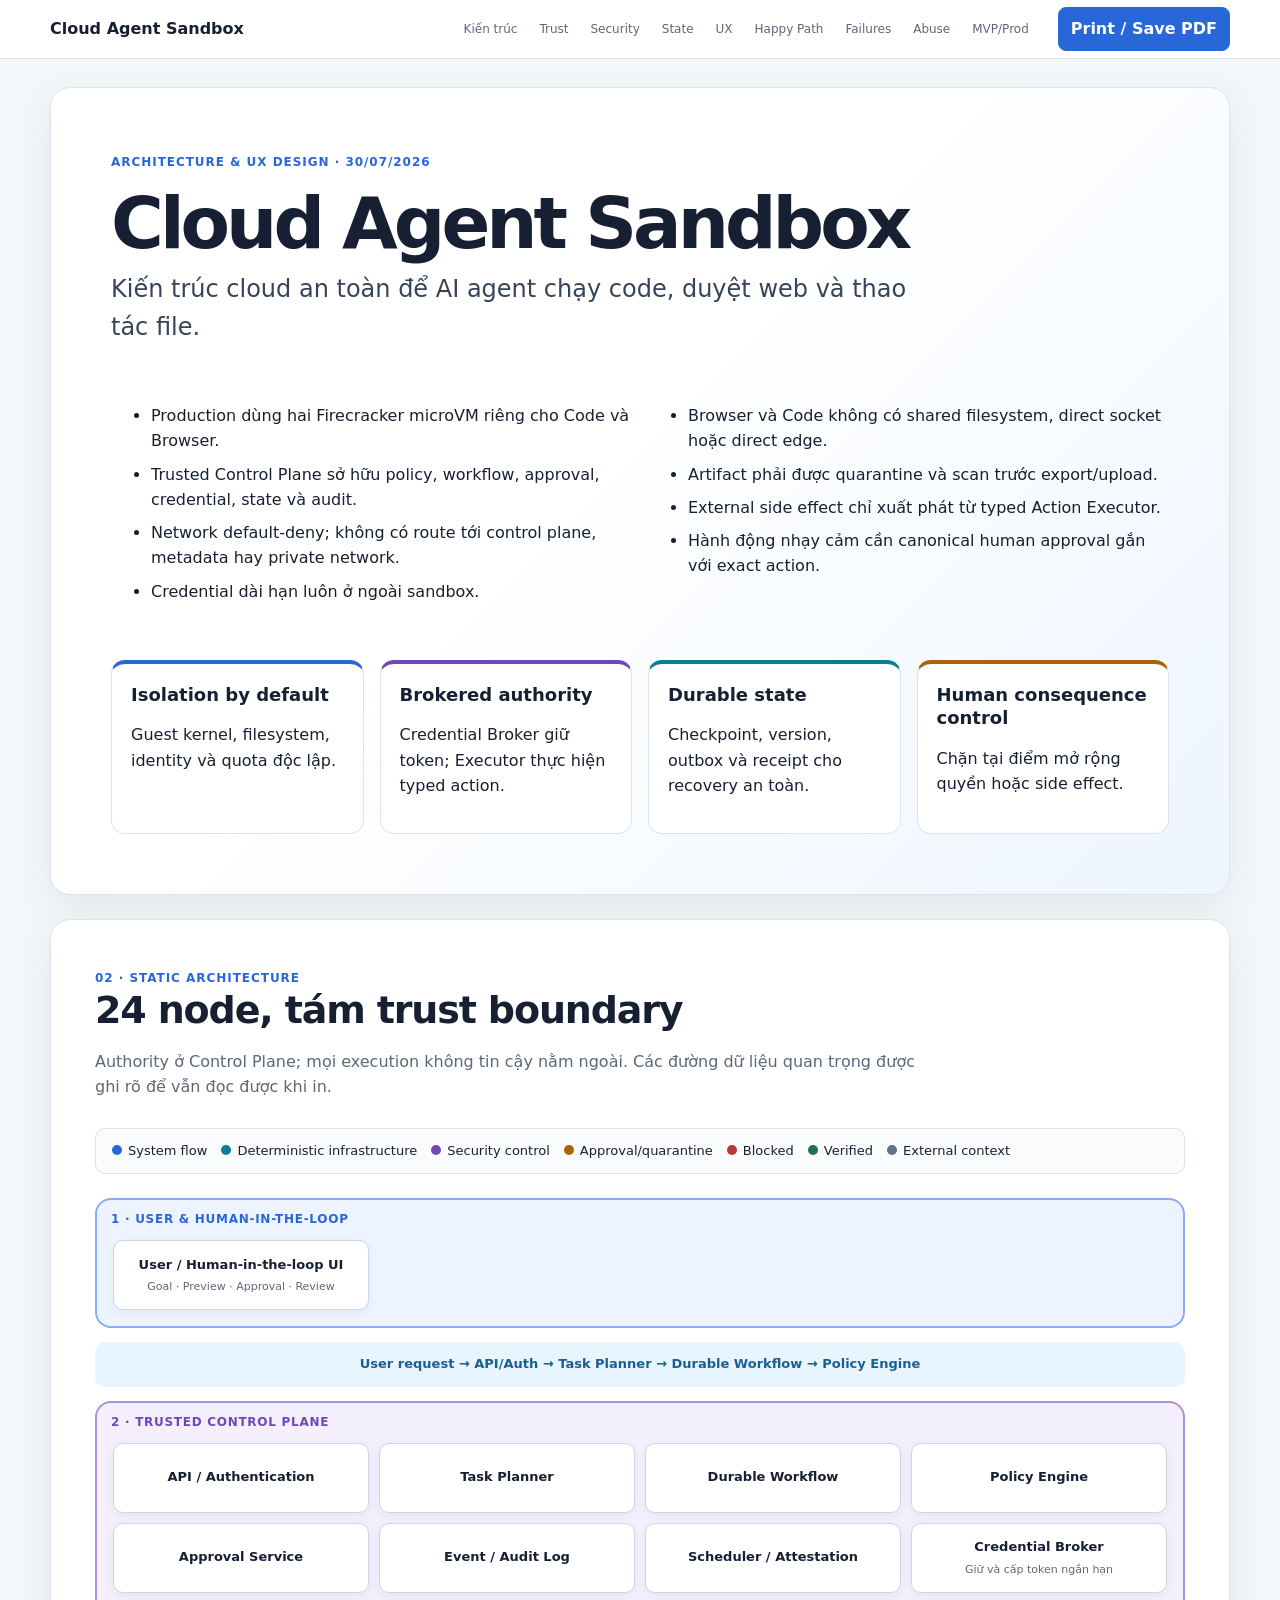
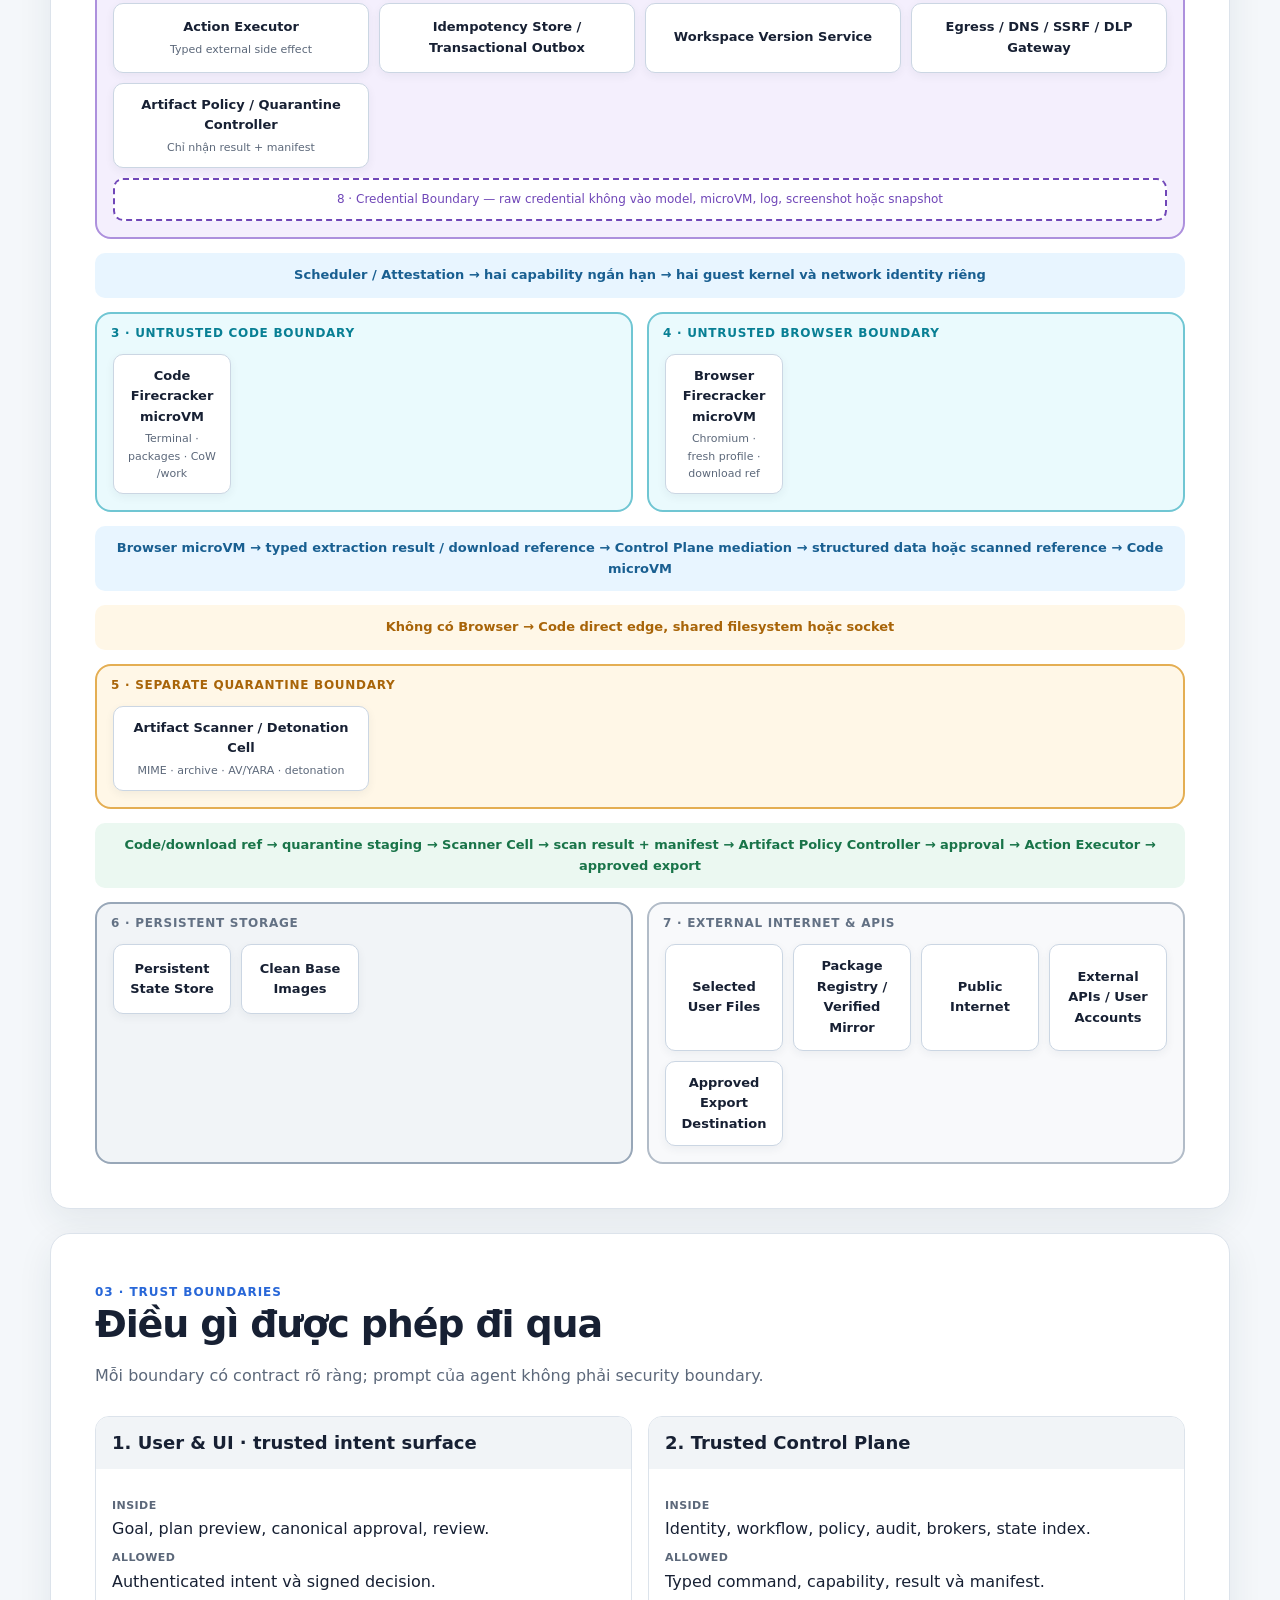
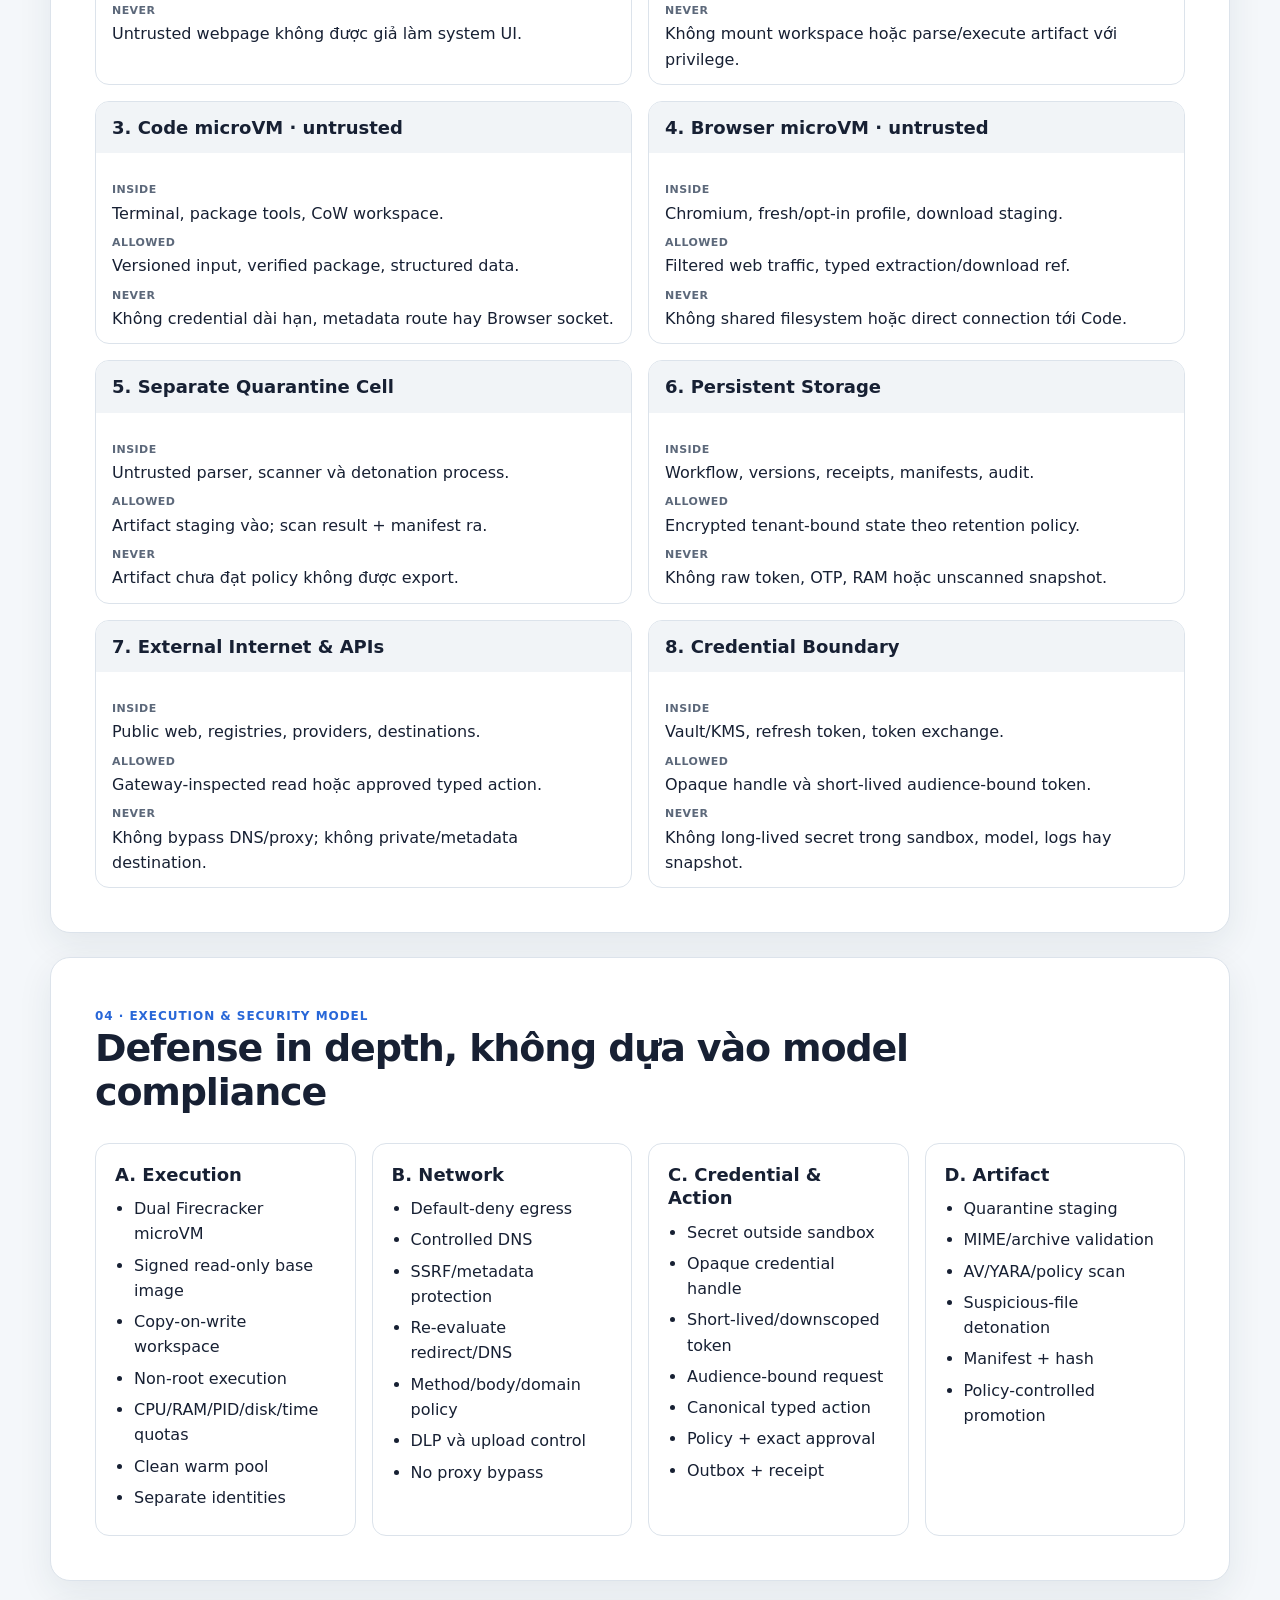
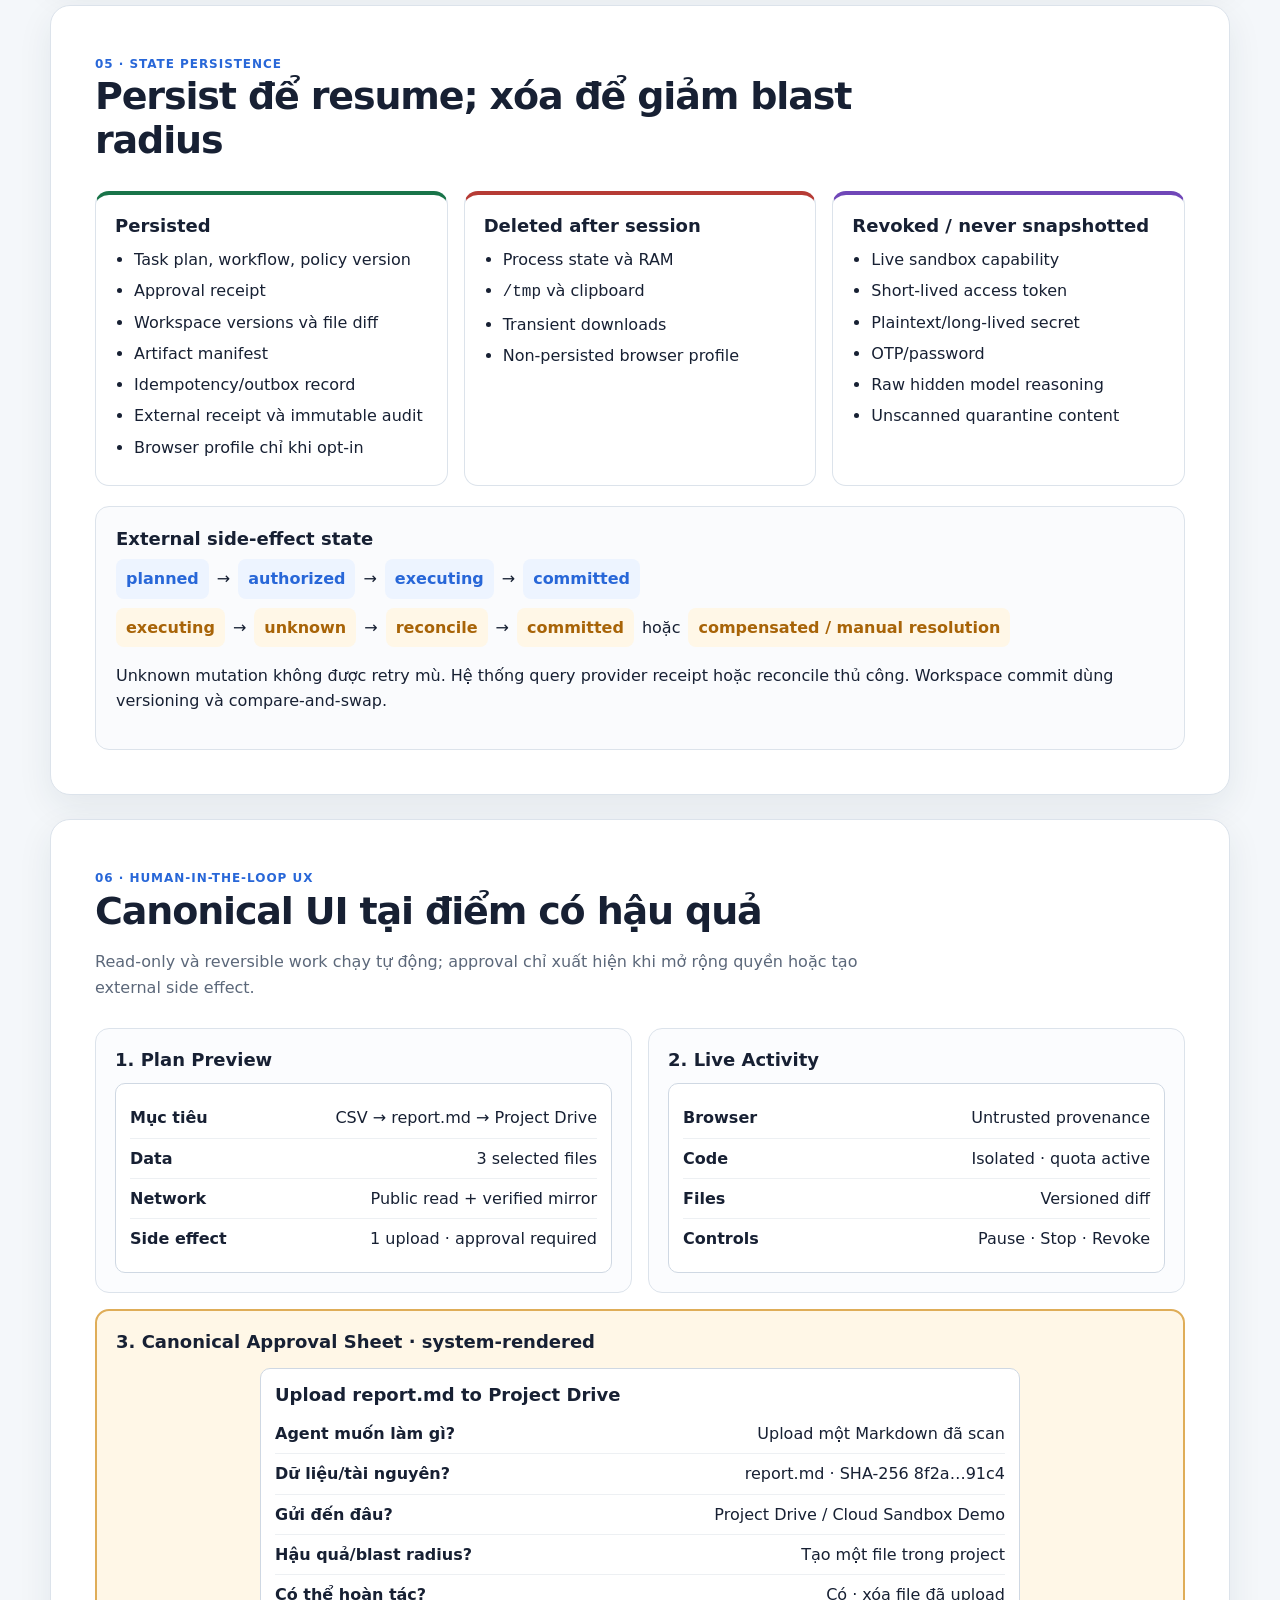
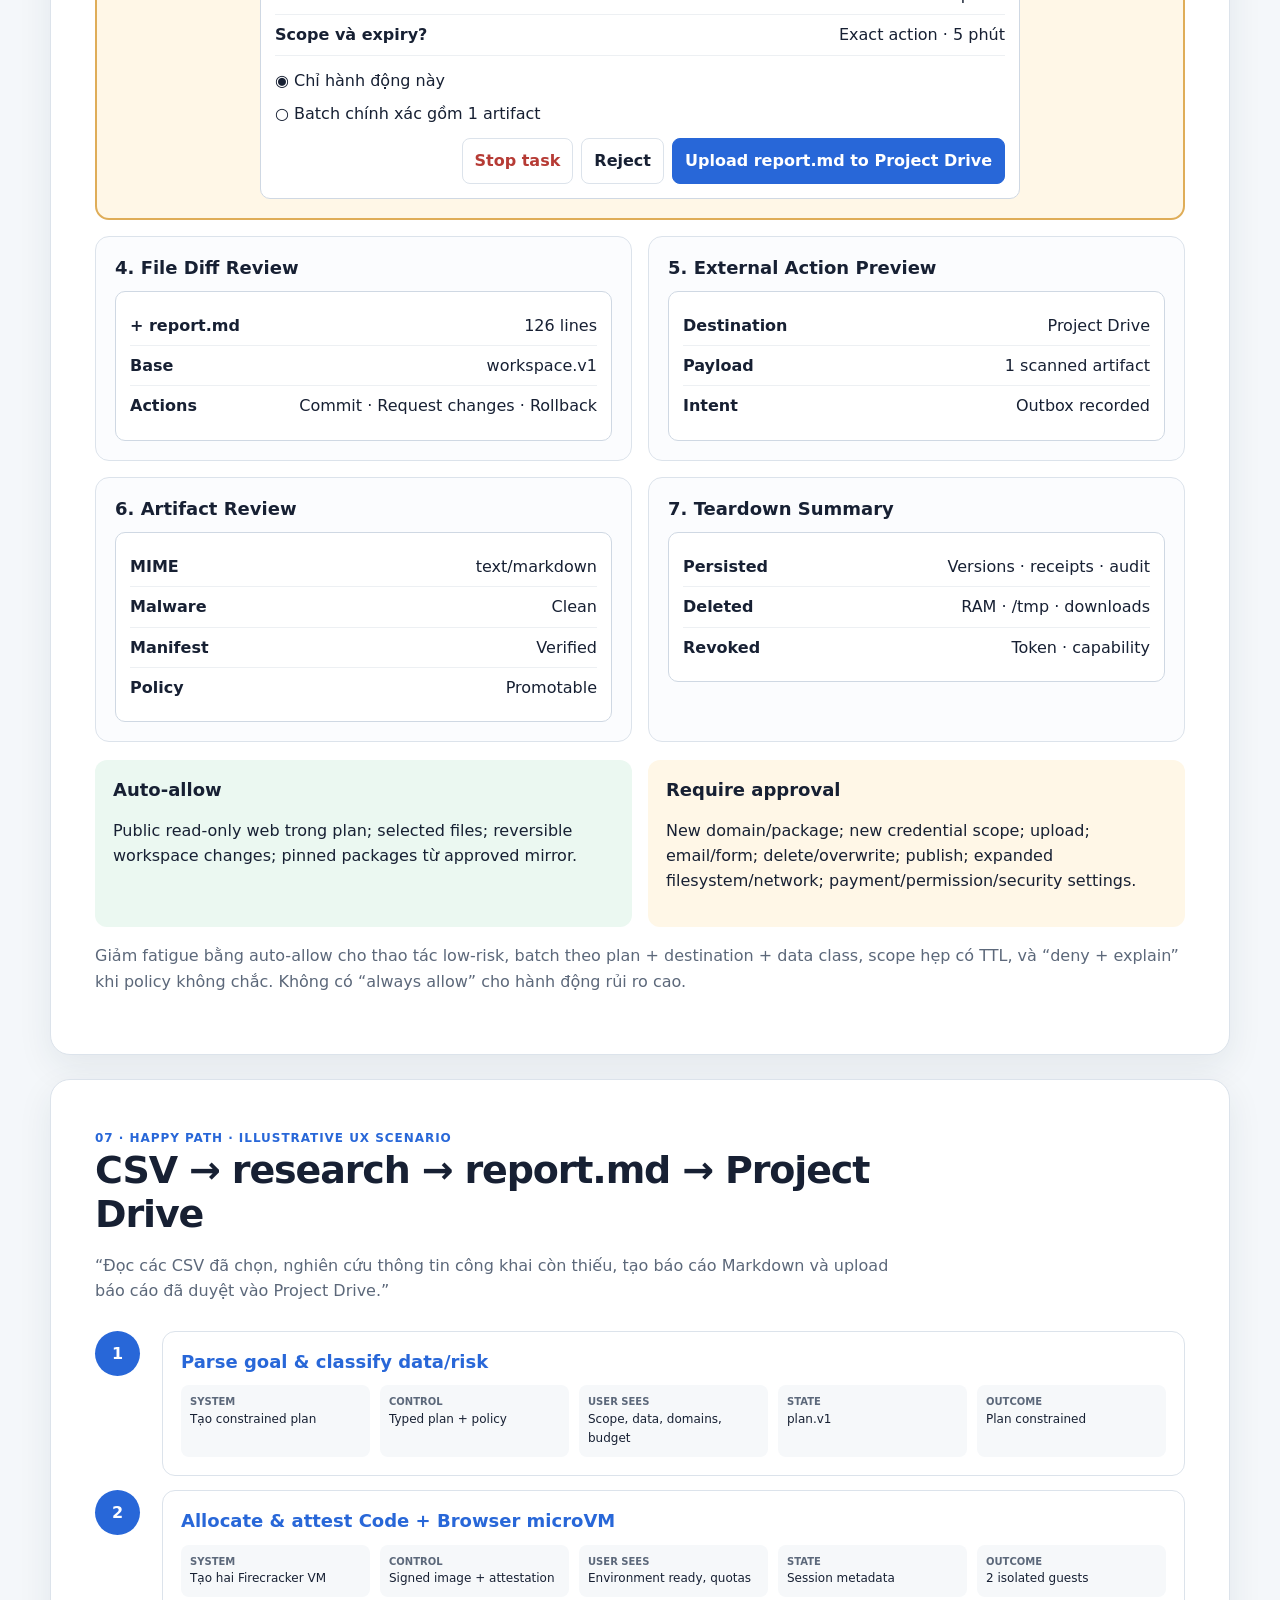
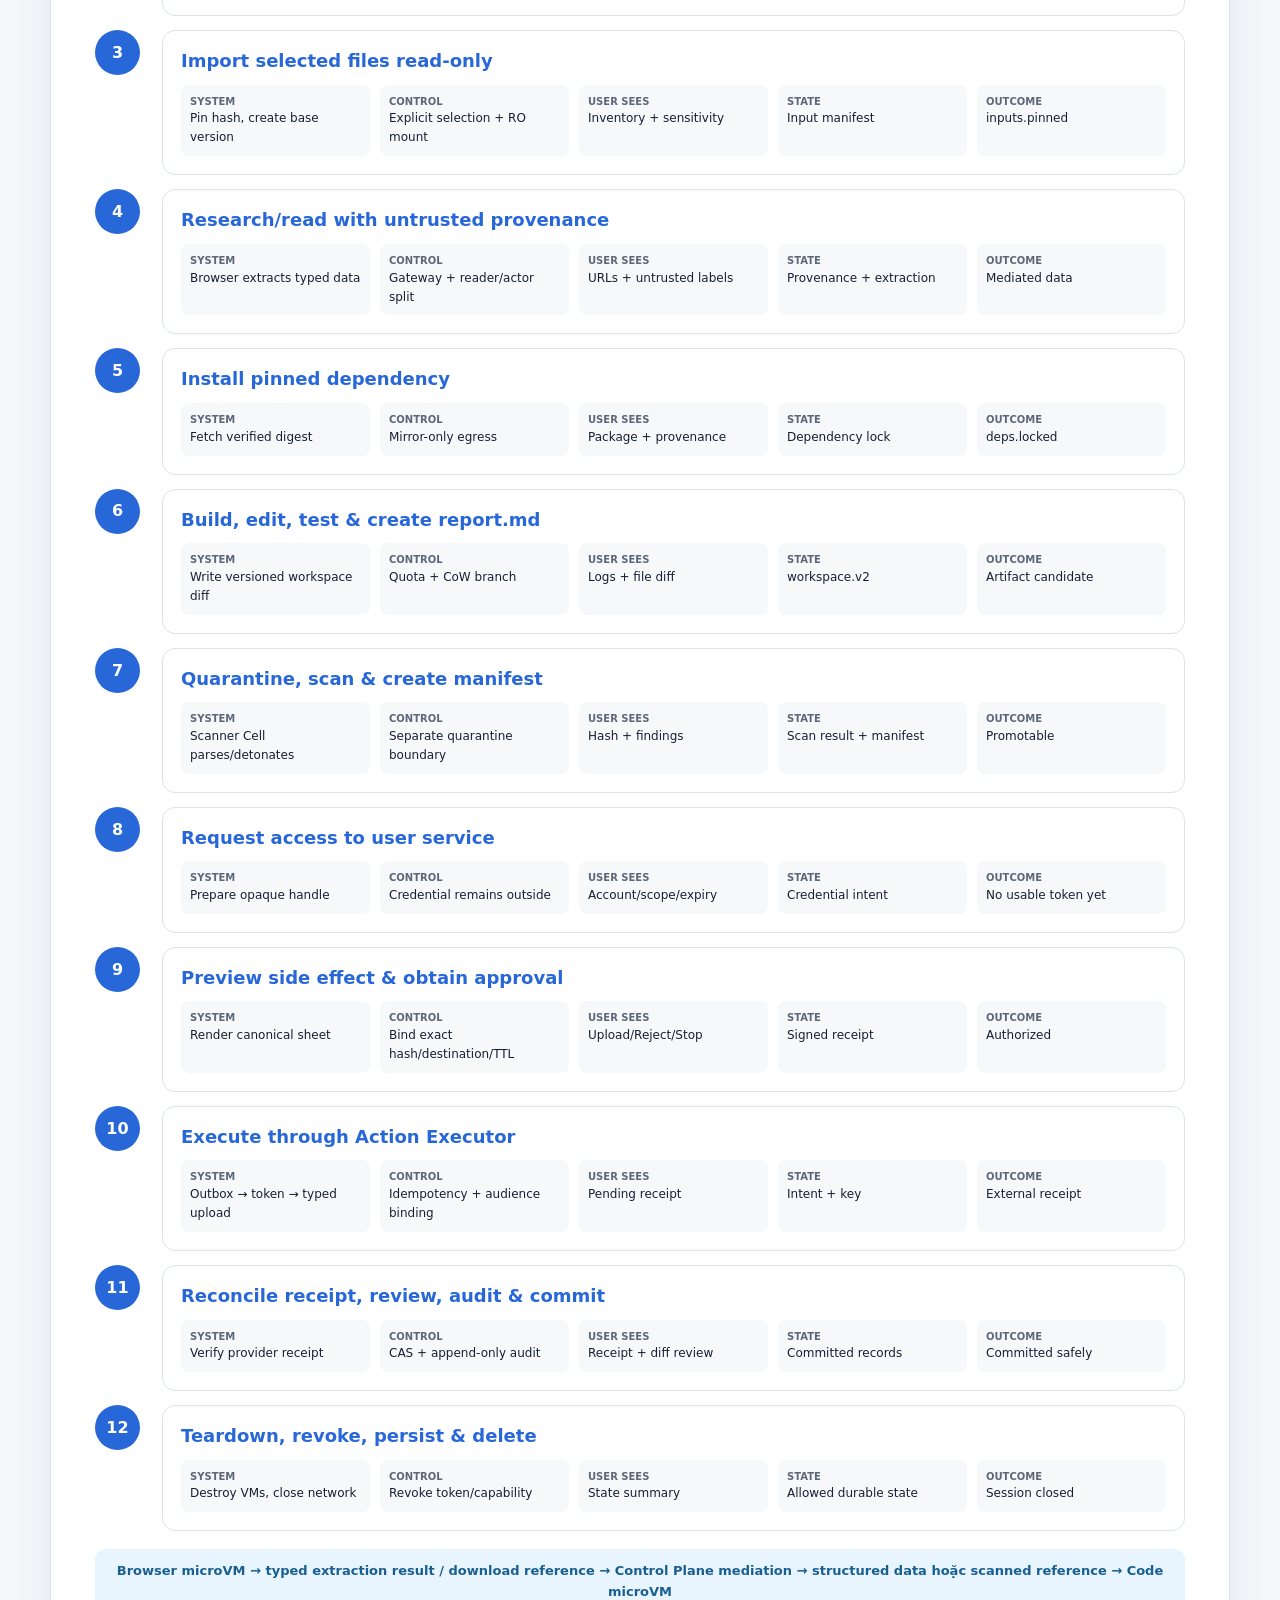
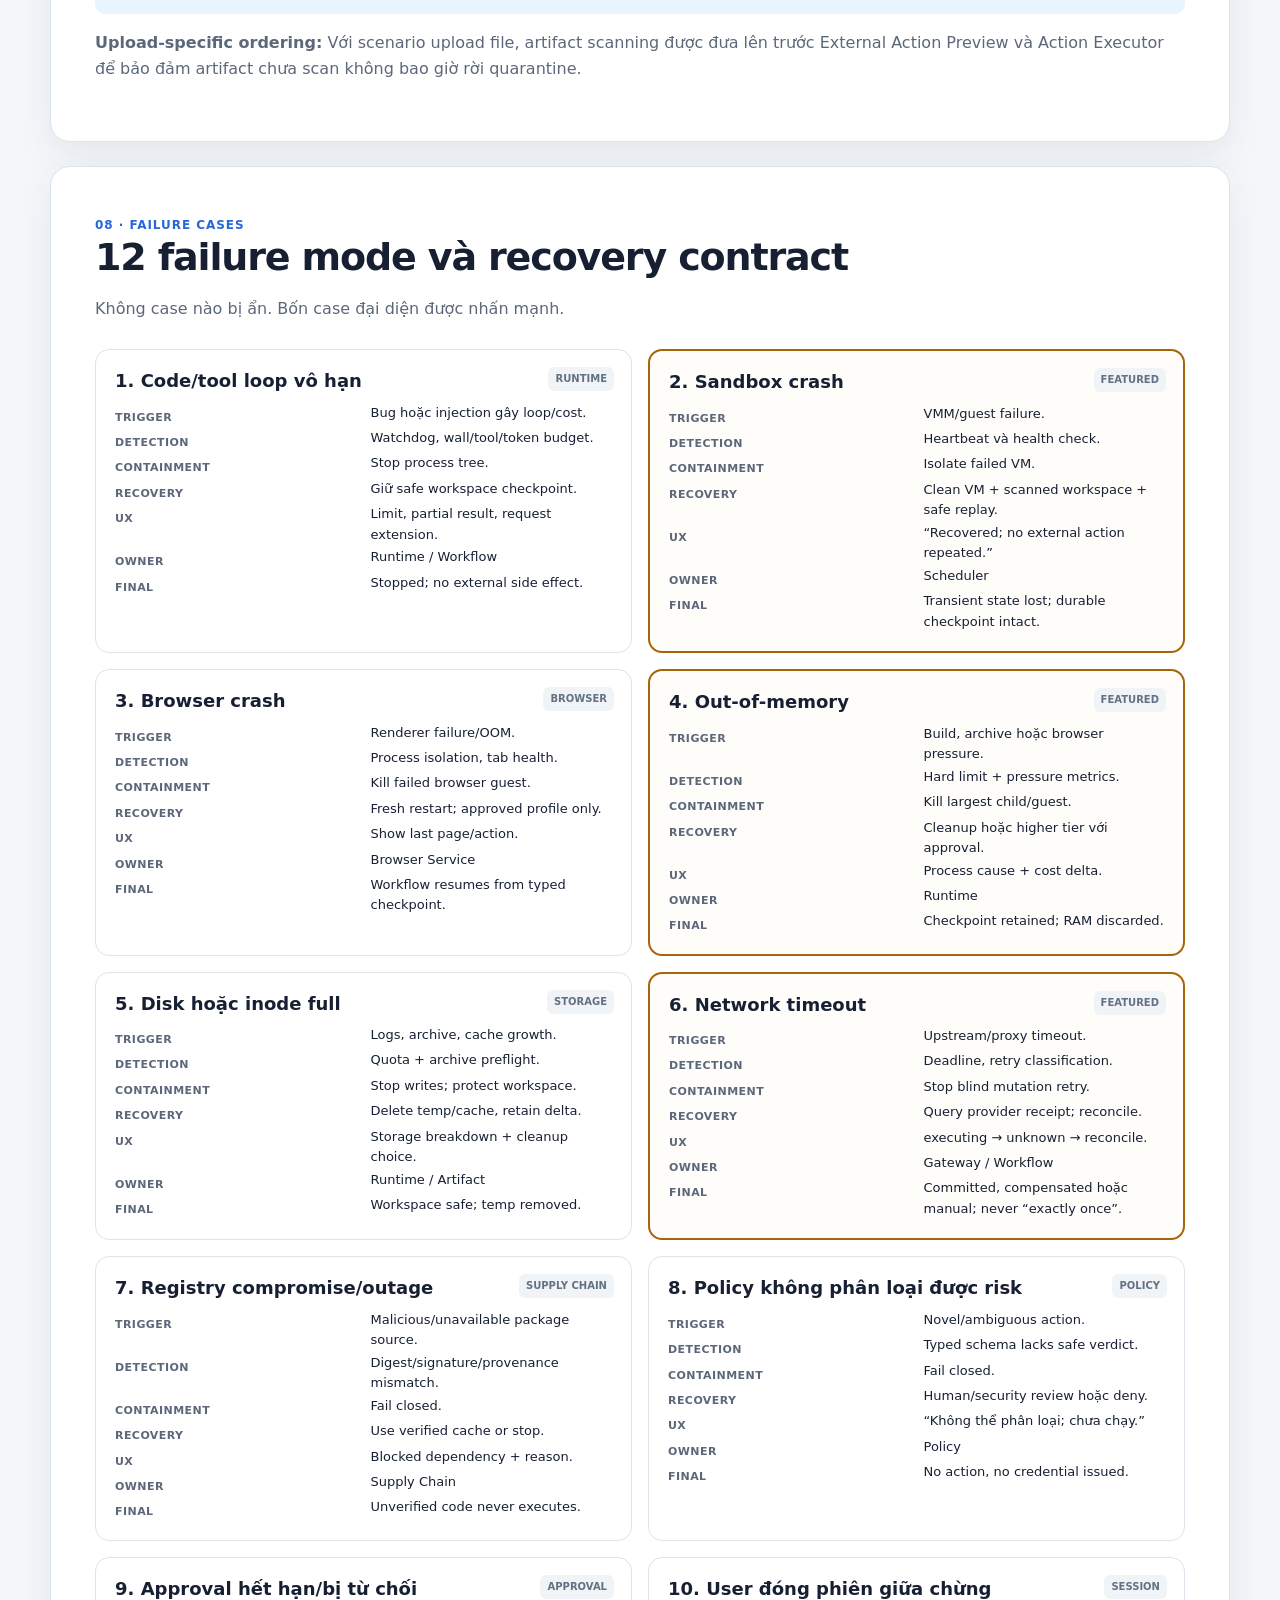
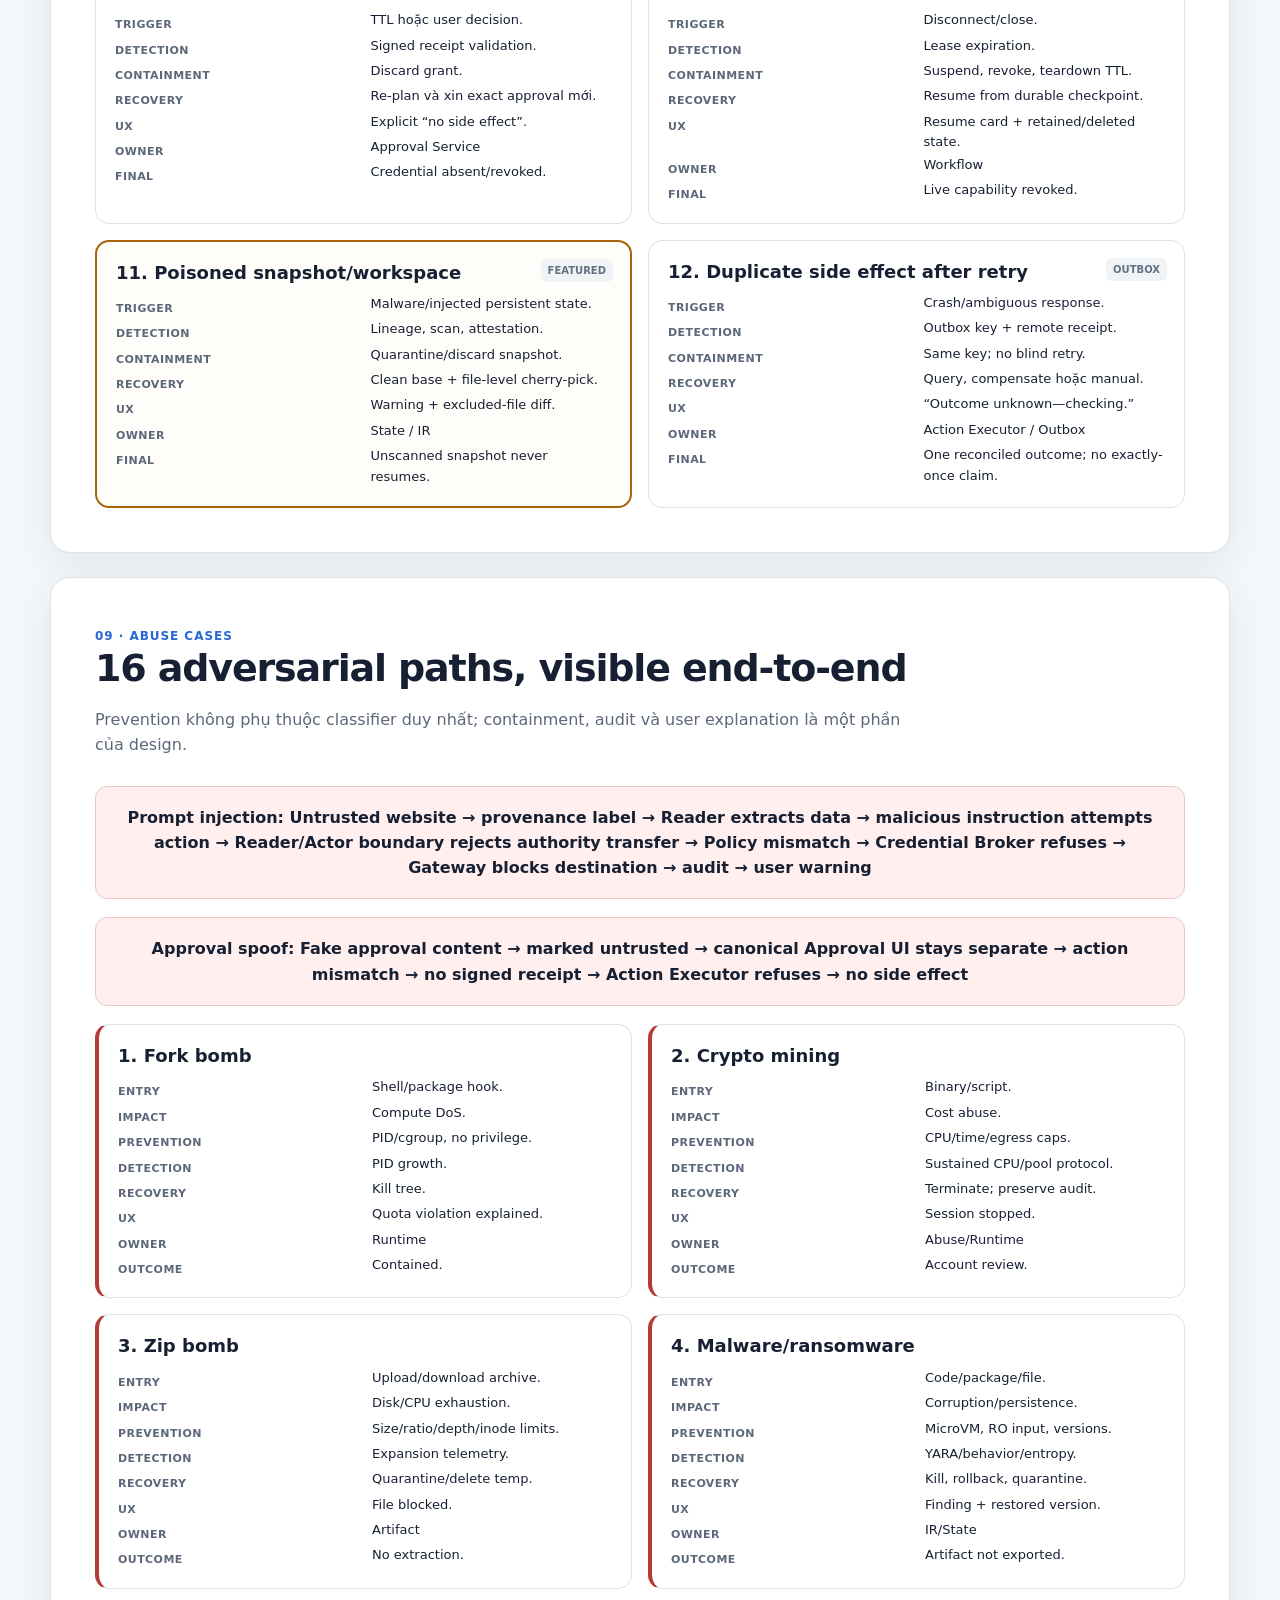
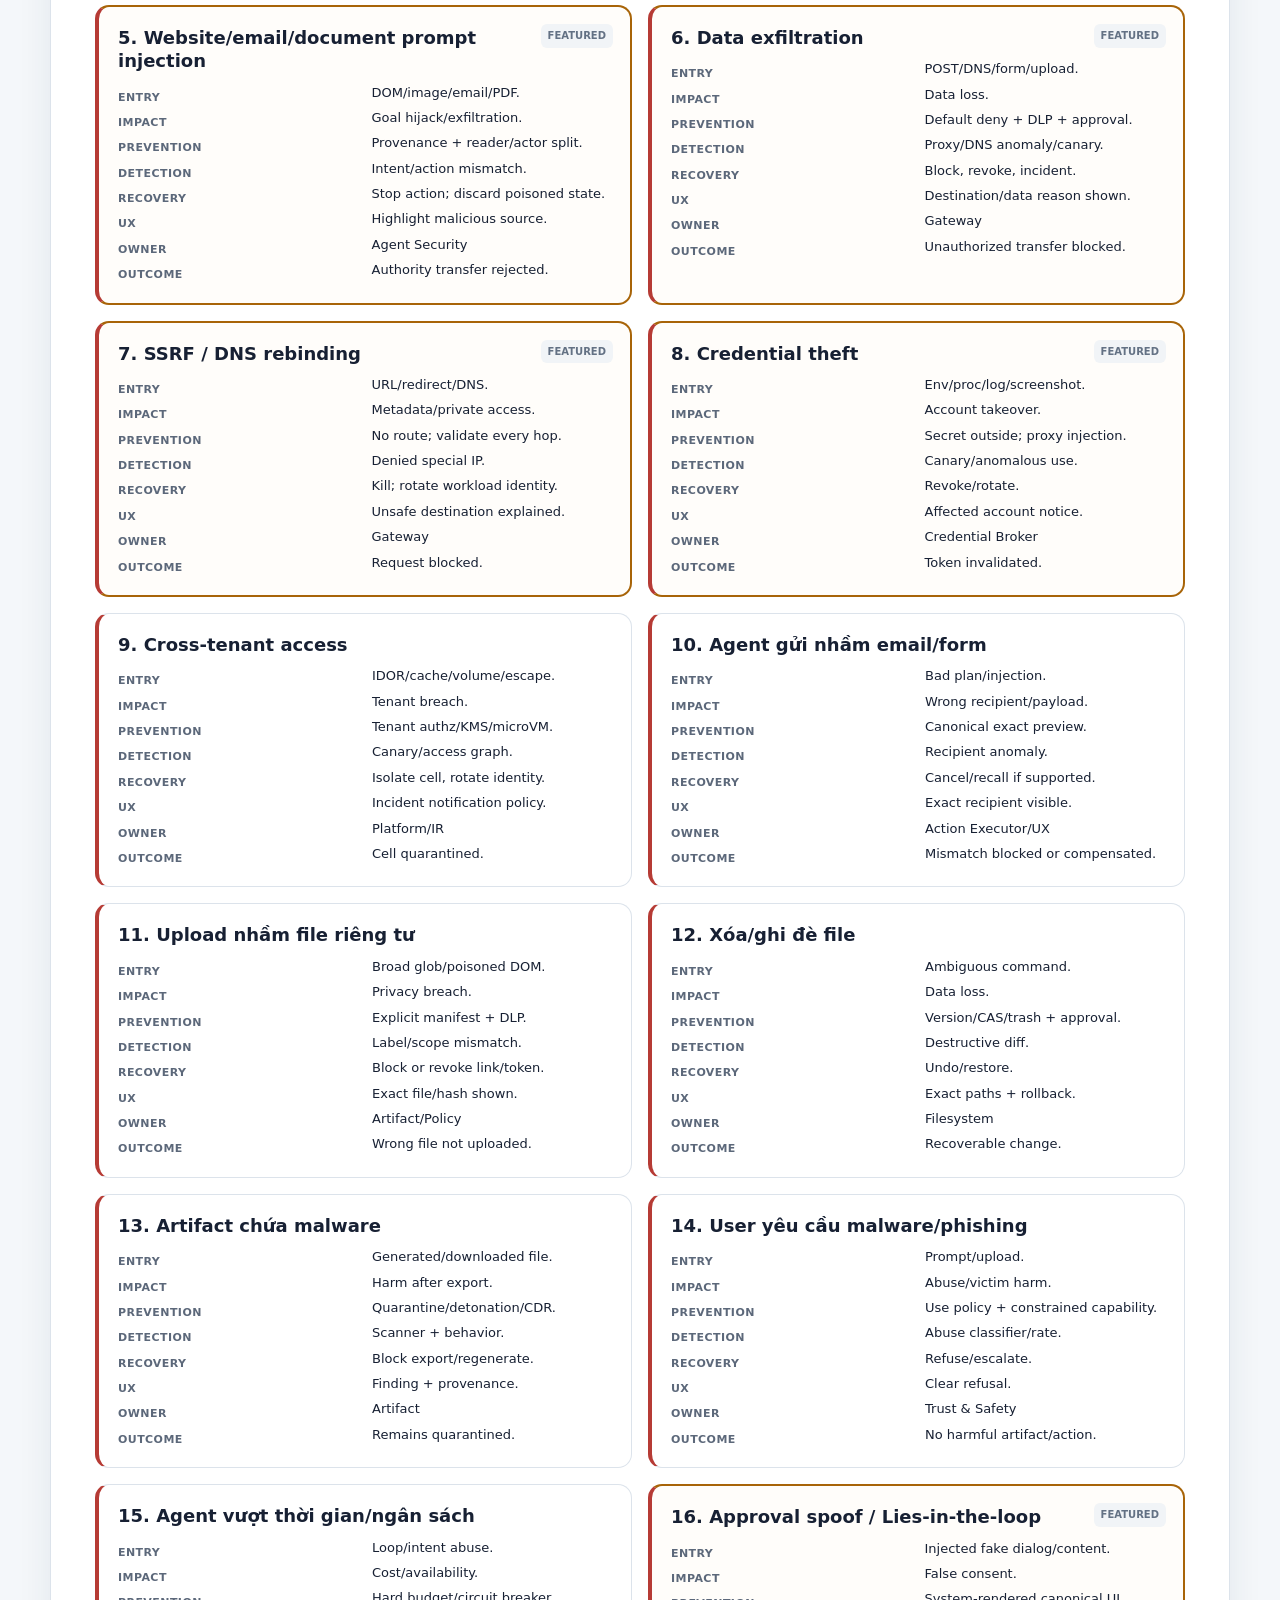
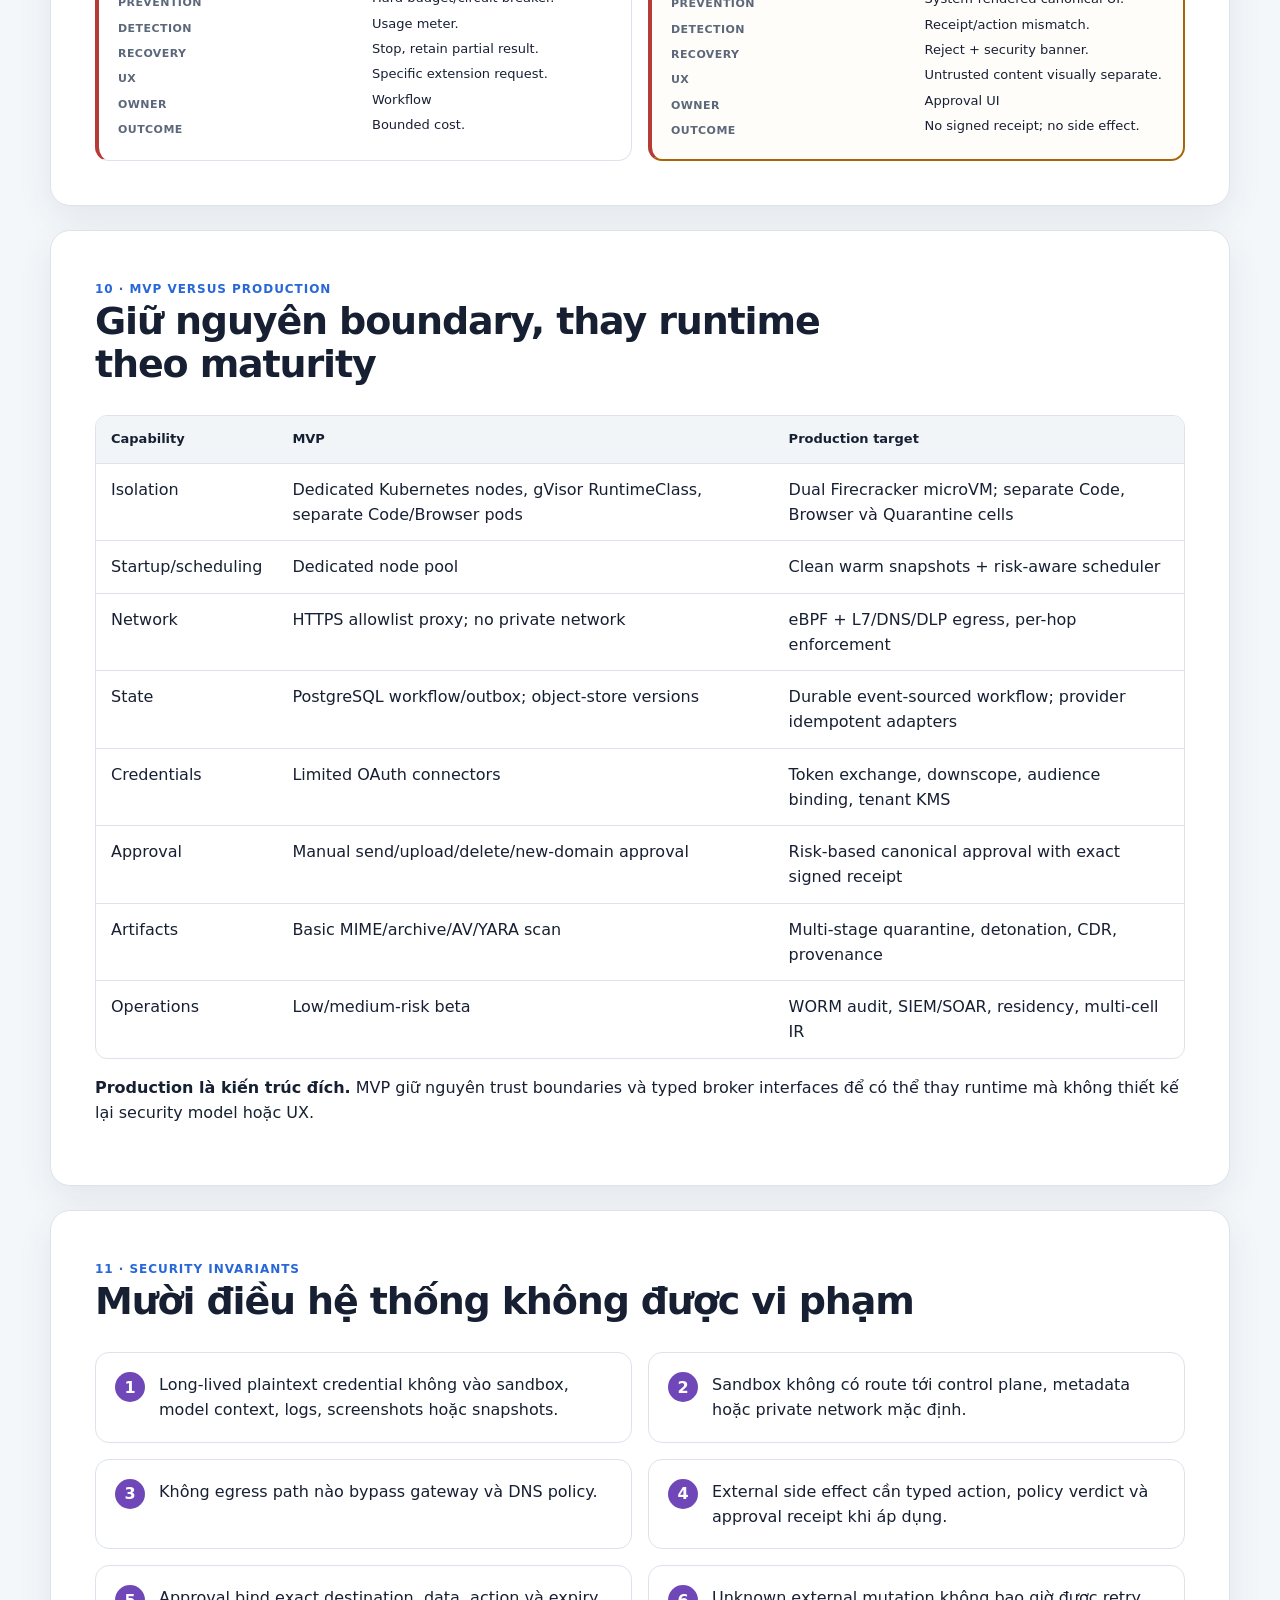
==== index.html @ 37748cea "first commit" ====
<!DOCTYPE html>
<html lang="vi">
<head>
  <meta charset="utf-8">
  <meta name="viewport" content="width=device-width,initial-scale=1">
  <meta name="description" content="Architecture và UX design tĩnh cho Cloud Agent Sandbox.">
  <title>Cloud Agent Sandbox — Architecture &amp; UX Report</title>
  <style>
    :root{--ink:#172033;--muted:#5c687a;--line:#dce3eb;--paper:#fff;--bg:#f4f7fa;--blue:#2867d8;--blue-bg:#edf4ff;--cyan:#087f94;--cyan-bg:#eafafd;--violet:#7047b8;--violet-bg:#f4effd;--amber:#a86408;--amber-bg:#fff7e7;--red:#b63b35;--red-bg:#fff0ef;--green:#197449;--green-bg:#ebf8f1;--gray:#637184;--gray-bg:#f1f4f7;--radius:14px;--shadow:0 12px 35px rgba(30,47,67,.08)}
    *{box-sizing:border-box}
    html{scroll-behavior:smooth}
    body{margin:0;background:var(--bg);color:var(--ink);font:16px/1.58 system-ui,-apple-system,"Segoe UI",sans-serif}
    a{color:var(--blue)}
    button{font:inherit}
    .wrap{width:min(1180px,calc(100% - 40px));margin:auto}
    .topbar{position:sticky;z-index:20;top:0;border-bottom:1px solid var(--line);background:rgba(255,255,255,.95);backdrop-filter:blur(10px)}
    .topbar .wrap{display:flex;align-items:center;gap:20px;min-height:58px}
    .brand{margin-right:auto;color:var(--ink);font-weight:800;text-decoration:none}
    .toc{display:flex;gap:4px;overflow:auto;white-space:nowrap;scrollbar-width:none}
    .toc a{padding:7px 9px;border-radius:7px;color:var(--muted);font-size:12px;text-decoration:none}
    .toc a:hover{background:var(--blue-bg);color:var(--blue)}
    .print{flex:none;padding:8px 12px;border:1px solid var(--blue);border-radius:8px;background:var(--blue);color:#fff;font-weight:700;cursor:pointer}
    main{padding-bottom:70px}
    section{scroll-margin-top:76px;margin:24px auto;padding:44px;border:1px solid var(--line);border-radius:20px;background:var(--paper);box-shadow:var(--shadow)}
    .hero{margin-top:28px;padding:60px;background:linear-gradient(135deg,#fff 45%,#edf5ff)}
    .eyebrow,.pill{display:inline-block;color:var(--blue);font-size:12px;font-weight:800;letter-spacing:.08em;text-transform:uppercase}
    h1{max-width:850px;margin:14px 0 12px;font-size:clamp(40px,7vw,72px);line-height:1;letter-spacing:-.055em}
    .lead{max-width:800px;margin:0;color:#36445a;font-size:clamp(18px,2vw,24px)}
    h2{margin:0 0 8px;font-size:clamp(27px,4vw,38px);line-height:1.15;letter-spacing:-.03em}
    h3{margin:0 0 8px;font-size:18px;line-height:1.3}
    h4{margin:0 0 6px;font-size:15px}
    .section-head{max-width:820px;margin-bottom:28px}
    .section-head p,.muted{color:var(--muted)}
    .summary,.principles,.four-grid,.three-grid,.ux-grid,.case-grid,.invariant-grid,.boundary-grid{display:grid;gap:16px}
    .summary{grid-template-columns:repeat(2,1fr);margin:32px 0}
    .summary li{margin:8px 0}
    .principles,.four-grid{grid-template-columns:repeat(4,1fr)}
    .principle,.info-card,.state-card,.ux-card,.case,.invariant,.boundary{border:1px solid var(--line);border-radius:var(--radius);background:#fff}
    .principle,.info-card,.state-card,.ux-card,.case,.invariant{padding:19px}
    .principle{border-top:4px solid var(--blue)}
    .principle:nth-child(2){border-top-color:var(--violet)} .principle:nth-child(3){border-top-color:var(--cyan)} .principle:nth-child(4){border-top-color:var(--amber)}
    .legend{display:flex;flex-wrap:wrap;gap:14px;margin:18px 0 24px;padding:12px 16px;border:1px solid var(--line);border-radius:10px;background:#fafbfd;font-size:13px}
    .legend i{display:inline-block;width:10px;height:10px;margin-right:6px;border-radius:50%;background:var(--c)}
    .legend .blue{--c:var(--blue)}.legend .cyan{--c:var(--cyan)}.legend .violet{--c:var(--violet)}.legend .amber{--c:var(--amber)}.legend .red{--c:var(--red)}.legend .green{--c:var(--green)}.legend .gray{--c:var(--gray)}
    .architecture{display:grid;gap:14px}
    .zone{position:relative;padding:40px 16px 16px;border:2px solid var(--zone);border-radius:16px;background:var(--zone-bg)}
    .zone-title{position:absolute;top:10px;left:14px;color:var(--zone-text);font-size:12px;font-weight:850;letter-spacing:.06em;text-transform:uppercase}
    .nodes{display:grid;grid-template-columns:repeat(4,minmax(0,1fr));gap:10px}
    .node{display:grid;align-content:center;min-height:70px;padding:11px;border:1px solid #cbd6e3;border-radius:10px;background:#fff;box-shadow:0 3px 10px rgba(27,45,68,.06);font-size:13px;font-weight:800;text-align:center}
    .node small{display:block;margin-top:3px;color:var(--muted);font-size:11px;font-weight:500}
    .user-zone{--zone:#86aef1;--zone-bg:var(--blue-bg);--zone-text:var(--blue)}
    .control-zone{--zone:#ad90dd;--zone-bg:var(--violet-bg);--zone-text:var(--violet)}
    .data-row{display:grid;grid-template-columns:1fr 1fr;gap:14px}
    .code-zone,.browser-zone{--zone:#70c6d3;--zone-bg:var(--cyan-bg);--zone-text:var(--cyan)}
    .quarantine-zone{--zone:#e4ae53;--zone-bg:var(--amber-bg);--zone-text:var(--amber)}
    .persist-zone{--zone:#98a7b8;--zone-bg:var(--gray-bg);--zone-text:var(--gray)}
    .external-zone{--zone:#b2bcc8;--zone-bg:#f8f9fb;--zone-text:var(--gray)}
    .credential-zone{margin-top:10px;padding:10px;border:2px dashed var(--violet);border-radius:10px;background:#fff;color:var(--violet);font-size:12px;text-align:center}
    .flow-note{padding:12px;border-radius:10px;background:#e8f5ff;color:#195f91;font-size:13px;font-weight:750;text-align:center}
    .flow-note.warn{background:var(--amber-bg);color:var(--amber)}
    .flow-note.ok{background:var(--green-bg);color:var(--green)}
    .flow-note.spaced{margin-top:18px}
    .boundary-grid{grid-template-columns:repeat(2,1fr)}
    .boundary{overflow:hidden}
    .boundary h3{padding:14px 16px;background:var(--gray-bg)}
    .boundary dl,.case dl{margin:0}
    .boundary dl{padding:12px 16px}
    dt{margin-top:8px;color:var(--muted);font-size:11px;font-weight:800;letter-spacing:.04em;text-transform:uppercase}
    dd{margin:2px 0 0}
    .info-card ul,.state-card ul{margin:10px 0 0;padding-left:19px}
    .info-card li,.state-card li{margin:6px 0}
    .three-grid{grid-template-columns:repeat(3,1fr)}
    .state-card.persist{border-top:4px solid var(--green)} .state-card.delete{border-top:4px solid var(--red)} .state-card.revoke{border-top:4px solid var(--violet)}
    .state-machine{margin-top:20px;padding:20px;border:1px solid var(--line);border-radius:14px;background:#fafbfd}
    .state-line{display:flex;flex-wrap:wrap;align-items:center;gap:8px;margin:9px 0}
    .state-line span{padding:7px 10px;border-radius:8px;background:var(--blue-bg);color:var(--blue);font-weight:800}
    .state-line.ambiguous span{background:var(--amber-bg);color:var(--amber)}
    .ux-grid{grid-template-columns:repeat(2,1fr)}
    .ux-card{background:#fbfcfe}
    .wire{margin-top:12px;padding:14px;border:1px solid #cfd8e3;border-radius:10px;background:#fff}
    .wire-row{display:flex;justify-content:space-between;gap:14px;padding:7px 0;border-bottom:1px solid #edf0f3}
    .wire-row:last-child{border:0}
    .approval{grid-column:span 2;border:2px solid #dfad58;background:var(--amber-bg)}
    .approval .wire{max-width:760px;margin:14px auto 0}
    .choices{display:grid;gap:8px;margin:12px 0}
    .buttons{display:flex;flex-wrap:wrap;justify-content:flex-end;gap:8px}
    .btn{padding:9px 12px;border:1px solid var(--line);border-radius:8px;background:#fff;font-weight:750}
    .btn.primary{border-color:var(--blue);background:var(--blue);color:#fff}
    .btn.danger{color:var(--red)}
    .policy-grid{display:grid;grid-template-columns:1fr 1fr;gap:16px;margin-top:18px}
    .policy-box{padding:18px;border-radius:12px;background:var(--green-bg)} .policy-box.approve{background:var(--amber-bg)}
    .timeline{position:relative;display:grid;gap:14px;margin-top:24px}
    .step{display:grid;grid-template-columns:52px 1fr;gap:15px}
    .step-no{display:grid;place-items:center;align-self:start;width:45px;height:45px;border-radius:50%;background:var(--blue);color:#fff;font-weight:900}
    .step-body{padding:18px;border:1px solid var(--line);border-radius:13px;background:#fff}
    .step-body h3{color:var(--blue)}
    .step-meta{display:grid;grid-template-columns:repeat(5,1fr);gap:10px;margin-top:12px}
    .step-meta div{padding:9px;border-radius:8px;background:#f6f8fa;font-size:12px}
    .step-meta b{display:block;color:var(--muted);font-size:10px;text-transform:uppercase}
    .case-grid{grid-template-columns:repeat(2,1fr)}
    .case{position:relative}
    .case h3{padding-right:70px}
    .tag{position:absolute;top:17px;right:17px;padding:4px 7px;border-radius:6px;background:var(--gray-bg);color:var(--gray);font-size:10px;font-weight:850;text-transform:uppercase}
    .case dl{display:grid;grid-template-columns:repeat(2,1fr);gap:0 14px}
    .case dd{font-size:13px}
    .case.emphasis{border:2px solid var(--amber);background:#fffdfa}
    .case.threat{border-left:4px solid var(--red)}
    .static-flow{margin:18px 0;padding:18px;border:1px solid #efc7c4;border-radius:12px;background:var(--red-bg);font-weight:750;text-align:center}
    .compare{width:100%;border-collapse:collapse}
    .table-wrap{overflow-x:auto;border:1px solid var(--line);border-radius:12px}
    th,td{padding:13px 15px;border-bottom:1px solid var(--line);vertical-align:top;text-align:left}
    th{background:#f2f5f8;font-size:13px}
    tr:last-child td{border:0}
    .invariant-grid{grid-template-columns:repeat(2,1fr);counter-reset:inv}
    .invariant{display:grid;grid-template-columns:34px 1fr;gap:10px;align-items:start}
    .invariant:before{counter-increment:inv;content:counter(inv);display:grid;place-items:center;width:30px;height:30px;border-radius:50%;background:var(--violet);color:#fff;font-weight:900}
    .sources{display:grid;grid-template-columns:1fr 1fr;gap:20px}
    .source-card{padding:18px;border:1px solid var(--line);border-radius:12px;background:var(--blue-bg)}
    .source-link{display:block;font-weight:800;text-decoration:none}
    .source-card p{margin:7px 0 0;color:var(--muted);font-size:13px}
    footer{padding:30px;color:var(--muted);font-size:13px;text-align:center}
    @media(max-width:900px){
      .topbar .wrap{width:100%;padding:0 14px}.toc{display:none}
      section,.hero{padding:30px}.principles,.four-grid{grid-template-columns:repeat(2,1fr)}
      .nodes{grid-template-columns:repeat(2,1fr)}.step-meta{grid-template-columns:repeat(2,1fr)}
    }
    @media(max-width:640px){
      body{font-size:15px}.wrap{width:min(100% - 20px,1180px)}
      section,.hero{margin:12px auto;padding:22px;border-radius:14px}
      .summary,.principles,.four-grid,.three-grid,.ux-grid,.case-grid,.boundary-grid,.policy-grid,.sources,.data-row,.invariant-grid{grid-template-columns:1fr}
      .approval{grid-column:auto}.nodes{grid-template-columns:1fr}.step{grid-template-columns:40px 1fr}.step-no{width:36px;height:36px}
      .step-meta{grid-template-columns:1fr}.case dl{grid-template-columns:1fr}.buttons{justify-content:stretch}.btn{width:100%}
    }
    @media print{
      @page{size:A4;margin:12mm}
      :root{--bg:#fff;--shadow:none}
      html{scroll-behavior:auto}body{background:#fff;color:#111;font-size:10.5pt}
      .topbar,.print{display:none!important}.wrap{width:100%;max-width:none}
      main{padding:0}section,.hero{margin:0 0 8mm;padding:8mm;border:1px solid #bbb;border-radius:0;box-shadow:none;break-before:auto}
      h1{font-size:35pt}h2{font-size:23pt}
      .principle,.info-card,.state-card,.ux-card,.case,.invariant,.boundary,.step,.step-body,.zone,.state-machine,.table-wrap{break-inside:avoid;box-shadow:none}
      .case-grid{grid-template-columns:1fr 1fr;gap:4mm}.case{padding:4mm}.case dd{font-size:8.5pt}
      .step-meta{grid-template-columns:repeat(5,1fr)}.nodes{grid-template-columns:repeat(4,1fr)}
      a{color:#111;text-decoration:none}.source-card{background:#fff}
    }
  </style>
</head>
<body>
  <header class="topbar">
    <div class="wrap">
      <a class="brand" href="#top">Cloud Agent Sandbox</a>
      <nav class="toc" aria-label="Mục lục">
        <a href="#architecture">Kiến trúc</a><a href="#boundaries">Trust</a><a href="#security">Security</a>
        <a href="#state">State</a><a href="#ux">UX</a><a href="#happy">Happy Path</a>
        <a href="#failures">Failures</a><a href="#abuse">Abuse</a><a href="#production">MVP/Prod</a>
      </nav>
      <button class="print" type="button" onclick="window.print()">Print / Save PDF</button>
    </div>
  </header>

  <main id="top" class="wrap">
    <section class="hero">
      <span class="eyebrow">Architecture &amp; UX Design · 30/07/2026</span>
      <h1>Cloud Agent Sandbox</h1>
      <p class="lead">Kiến trúc cloud an toàn để AI agent chạy code, duyệt web và thao tác file.</p>
      <div class="summary">
        <ul>
          <li>Production dùng hai Firecracker microVM riêng cho Code và Browser.</li>
          <li>Trusted Control Plane sở hữu policy, workflow, approval, credential, state và audit.</li>
          <li>Network default-deny; không có route tới control plane, metadata hay private network.</li>
          <li>Credential dài hạn luôn ở ngoài sandbox.</li>
        </ul>
        <ul>
          <li>Browser và Code không có shared filesystem, direct socket hoặc direct edge.</li>
          <li>Artifact phải được quarantine và scan trước export/upload.</li>
          <li>External side effect chỉ xuất phát từ typed Action Executor.</li>
          <li>Hành động nhạy cảm cần canonical human approval gắn với exact action.</li>
        </ul>
      </div>
      <div class="principles">
        <article class="principle"><h3>Isolation by default</h3><p>Guest kernel, filesystem, identity và quota độc lập.</p></article>
        <article class="principle"><h3>Brokered authority</h3><p>Credential Broker giữ token; Executor thực hiện typed action.</p></article>
        <article class="principle"><h3>Durable state</h3><p>Checkpoint, version, outbox và receipt cho recovery an toàn.</p></article>
        <article class="principle"><h3>Human consequence control</h3><p>Chặn tại điểm mở rộng quyền hoặc side effect.</p></article>
      </div>
    </section>

    <section id="architecture">
      <div class="section-head"><span class="eyebrow">02 · Static Architecture</span><h2>24 node, tám trust boundary</h2><p>Authority ở Control Plane; mọi execution không tin cậy nằm ngoài. Các đường dữ liệu quan trọng được ghi rõ để vẫn đọc được khi in.</p></div>
      <div class="legend"><span><i class="blue"></i>System flow</span><span><i class="cyan"></i>Deterministic infrastructure</span><span><i class="violet"></i>Security control</span><span><i class="amber"></i>Approval/quarantine</span><span><i class="red"></i>Blocked</span><span><i class="green"></i>Verified</span><span><i class="gray"></i>External context</span></div>
      <div class="architecture">
        <div class="zone user-zone"><span class="zone-title">1 · User &amp; Human-in-the-loop</span><div class="nodes"><div class="node" data-arch-node>User / Human-in-the-loop UI<small>Goal · Preview · Approval · Review</small></div></div></div>
        <div class="flow-note">User request → API/Auth → Task Planner → Durable Workflow → Policy Engine</div>
        <div class="zone control-zone">
          <span class="zone-title">2 · Trusted Control Plane</span>
          <div class="nodes">
            <div class="node" data-arch-node>API / Authentication</div><div class="node" data-arch-node>Task Planner</div>
            <div class="node" data-arch-node>Durable Workflow</div><div class="node" data-arch-node>Policy Engine</div>
            <div class="node" data-arch-node>Approval Service</div><div class="node" data-arch-node>Event / Audit Log</div>
            <div class="node" data-arch-node>Scheduler / Attestation</div><div class="node" data-arch-node>Credential Broker<small>Giữ và cấp token ngắn hạn</small></div>
            <div class="node" data-arch-node>Action Executor<small>Typed external side effect</small></div><div class="node" data-arch-node>Idempotency Store / Transactional Outbox</div>
            <div class="node" data-arch-node>Workspace Version Service</div><div class="node" data-arch-node>Egress / DNS / SSRF / DLP Gateway</div>
            <div class="node" data-arch-node>Artifact Policy / Quarantine Controller<small>Chỉ nhận result + manifest</small></div>
          </div>
          <div class="credential-zone">8 · Credential Boundary — raw credential không vào model, microVM, log, screenshot hoặc snapshot</div>
        </div>
        <div class="flow-note">Scheduler / Attestation → hai capability ngắn hạn → hai guest kernel và network identity riêng</div>
        <div class="data-row">
          <div class="zone code-zone"><span class="zone-title">3 · Untrusted Code Boundary</span><div class="nodes"><div class="node" data-arch-node>Code Firecracker microVM<small>Terminal · packages · CoW /work</small></div></div></div>
          <div class="zone browser-zone"><span class="zone-title">4 · Untrusted Browser Boundary</span><div class="nodes"><div class="node" data-arch-node>Browser Firecracker microVM<small>Chromium · fresh profile · download ref</small></div></div></div>
        </div>
        <div class="flow-note" id="typed-mediation">Browser microVM → typed extraction result / download reference → Control Plane mediation → structured data hoặc scanned reference → Code microVM</div>
        <div class="flow-note warn">Không có Browser → Code direct edge, shared filesystem hoặc socket</div>
        <div class="zone quarantine-zone" id="quarantine-boundary"><span class="zone-title">5 · Separate Quarantine Boundary</span><div class="nodes"><div class="node" data-arch-node>Artifact Scanner / Detonation Cell<small>MIME · archive · AV/YARA · detonation</small></div></div></div>
        <div class="flow-note ok">Code/download ref → quarantine staging → Scanner Cell → scan result + manifest → Artifact Policy Controller → approval → Action Executor → approved export</div>
        <div class="data-row">
          <div class="zone persist-zone"><span class="zone-title">6 · Persistent Storage</span><div class="nodes"><div class="node" data-arch-node>Persistent State Store</div><div class="node" data-arch-node>Clean Base Images</div></div></div>
          <div class="zone external-zone"><span class="zone-title">7 · External Internet &amp; APIs</span><div class="nodes"><div class="node" data-arch-node>Selected User Files</div><div class="node" data-arch-node>Package Registry / Verified Mirror</div><div class="node" data-arch-node>Public Internet</div><div class="node" data-arch-node>External APIs / User Accounts</div><div class="node" data-arch-node>Approved Export Destination</div></div></div>
        </div>
      </div>
    </section>

    <section id="boundaries">
      <div class="section-head"><span class="eyebrow">03 · Trust Boundaries</span><h2>Điều gì được phép đi qua</h2><p>Mỗi boundary có contract rõ ràng; prompt của agent không phải security boundary.</p></div>
      <div class="boundary-grid">
        <article class="boundary"><h3>1. User &amp; UI · trusted intent surface</h3><dl><dt>Inside</dt><dd>Goal, plan preview, canonical approval, review.</dd><dt>Allowed</dt><dd>Authenticated intent và signed decision.</dd><dt>Never</dt><dd>Untrusted webpage không được giả làm system UI.</dd></dl></article>
        <article class="boundary"><h3>2. Trusted Control Plane</h3><dl><dt>Inside</dt><dd>Identity, workflow, policy, audit, brokers, state index.</dd><dt>Allowed</dt><dd>Typed command, capability, result và manifest.</dd><dt>Never</dt><dd>Không mount workspace hoặc parse/execute artifact với privilege.</dd></dl></article>
        <article class="boundary"><h3>3. Code microVM · untrusted</h3><dl><dt>Inside</dt><dd>Terminal, package tools, CoW workspace.</dd><dt>Allowed</dt><dd>Versioned input, verified package, structured data.</dd><dt>Never</dt><dd>Không credential dài hạn, metadata route hay Browser socket.</dd></dl></article>
        <article class="boundary"><h3>4. Browser microVM · untrusted</h3><dl><dt>Inside</dt><dd>Chromium, fresh/opt-in profile, download staging.</dd><dt>Allowed</dt><dd>Filtered web traffic, typed extraction/download ref.</dd><dt>Never</dt><dd>Không shared filesystem hoặc direct connection tới Code.</dd></dl></article>
        <article class="boundary"><h3>5. Separate Quarantine Cell</h3><dl><dt>Inside</dt><dd>Untrusted parser, scanner và detonation process.</dd><dt>Allowed</dt><dd>Artifact staging vào; scan result + manifest ra.</dd><dt>Never</dt><dd>Artifact chưa đạt policy không được export.</dd></dl></article>
        <article class="boundary"><h3>6. Persistent Storage</h3><dl><dt>Inside</dt><dd>Workflow, versions, receipts, manifests, audit.</dd><dt>Allowed</dt><dd>Encrypted tenant-bound state theo retention policy.</dd><dt>Never</dt><dd>Không raw token, OTP, RAM hoặc unscanned snapshot.</dd></dl></article>
        <article class="boundary"><h3>7. External Internet &amp; APIs</h3><dl><dt>Inside</dt><dd>Public web, registries, providers, destinations.</dd><dt>Allowed</dt><dd>Gateway-inspected read hoặc approved typed action.</dd><dt>Never</dt><dd>Không bypass DNS/proxy; không private/metadata destination.</dd></dl></article>
        <article class="boundary"><h3>8. Credential Boundary</h3><dl><dt>Inside</dt><dd>Vault/KMS, refresh token, token exchange.</dd><dt>Allowed</dt><dd>Opaque handle và short-lived audience-bound token.</dd><dt>Never</dt><dd>Không long-lived secret trong sandbox, model, logs hay snapshot.</dd></dl></article>
      </div>
    </section>

    <section id="security">
      <div class="section-head"><span class="eyebrow">04 · Execution &amp; Security Model</span><h2>Defense in depth, không dựa vào model compliance</h2></div>
      <div class="four-grid">
        <article class="info-card"><h3>A. Execution</h3><ul><li>Dual Firecracker microVM</li><li>Signed read-only base image</li><li>Copy-on-write workspace</li><li>Non-root execution</li><li>CPU/RAM/PID/disk/time quotas</li><li>Clean warm pool</li><li>Separate identities</li></ul></article>
        <article class="info-card"><h3>B. Network</h3><ul><li>Default-deny egress</li><li>Controlled DNS</li><li>SSRF/metadata protection</li><li>Re-evaluate redirect/DNS</li><li>Method/body/domain policy</li><li>DLP và upload control</li><li>No proxy bypass</li></ul></article>
        <article class="info-card"><h3>C. Credential &amp; Action</h3><ul><li>Secret outside sandbox</li><li>Opaque credential handle</li><li>Short-lived/downscoped token</li><li>Audience-bound request</li><li>Canonical typed action</li><li>Policy + exact approval</li><li>Outbox + receipt</li></ul></article>
        <article class="info-card"><h3>D. Artifact</h3><ul><li>Quarantine staging</li><li>MIME/archive validation</li><li>AV/YARA/policy scan</li><li>Suspicious-file detonation</li><li>Manifest + hash</li><li>Policy-controlled promotion</li></ul></article>
      </div>
    </section>

    <section id="state">
      <div class="section-head"><span class="eyebrow">05 · State Persistence</span><h2>Persist để resume; xóa để giảm blast radius</h2></div>
      <div class="three-grid">
        <article class="state-card persist"><h3>Persisted</h3><ul><li>Task plan, workflow, policy version</li><li>Approval receipt</li><li>Workspace versions và file diff</li><li>Artifact manifest</li><li>Idempotency/outbox record</li><li>External receipt và immutable audit</li><li>Browser profile chỉ khi opt-in</li></ul></article>
        <article class="state-card delete"><h3>Deleted after session</h3><ul><li>Process state và RAM</li><li><code>/tmp</code> và clipboard</li><li>Transient downloads</li><li>Non-persisted browser profile</li></ul></article>
        <article class="state-card revoke"><h3>Revoked / never snapshotted</h3><ul><li>Live sandbox capability</li><li>Short-lived access token</li><li>Plaintext/long-lived secret</li><li>OTP/password</li><li>Raw hidden model reasoning</li><li>Unscanned quarantine content</li></ul></article>
      </div>
      <div class="state-machine"><h3>External side-effect state</h3><div class="state-line"><span>planned</span> → <span>authorized</span> → <span>executing</span> → <span>committed</span></div><div class="state-line ambiguous"><span>executing</span> → <span>unknown</span> → <span>reconcile</span> → <span>committed</span> hoặc <span>compensated / manual resolution</span></div><p>Unknown mutation không được retry mù. Hệ thống query provider receipt hoặc reconcile thủ công. Workspace commit dùng versioning và compare-and-swap.</p></div>
    </section>

    <section id="ux">
      <div class="section-head"><span class="eyebrow">06 · Human-in-the-loop UX</span><h2>Canonical UI tại điểm có hậu quả</h2><p>Read-only và reversible work chạy tự động; approval chỉ xuất hiện khi mở rộng quyền hoặc tạo external side effect.</p></div>
      <div class="ux-grid">
        <article class="ux-card"><h3>1. Plan Preview</h3><div class="wire"><div class="wire-row"><b>Mục tiêu</b><span>CSV → report.md → Project Drive</span></div><div class="wire-row"><b>Data</b><span>3 selected files</span></div><div class="wire-row"><b>Network</b><span>Public read + verified mirror</span></div><div class="wire-row"><b>Side effect</b><span>1 upload · approval required</span></div></div></article>
        <article class="ux-card"><h3>2. Live Activity</h3><div class="wire"><div class="wire-row"><b>Browser</b><span>Untrusted provenance</span></div><div class="wire-row"><b>Code</b><span>Isolated · quota active</span></div><div class="wire-row"><b>Files</b><span>Versioned diff</span></div><div class="wire-row"><b>Controls</b><span>Pause · Stop · Revoke</span></div></div></article>
        <article class="ux-card approval"><h3>3. Canonical Approval Sheet · system-rendered</h3><div class="wire"><h3>Upload report.md to Project Drive</h3><div class="wire-row"><b>Agent muốn làm gì?</b><span>Upload một Markdown đã scan</span></div><div class="wire-row"><b>Dữ liệu/tài nguyên?</b><span>report.md · SHA-256 8f2a…91c4</span></div><div class="wire-row"><b>Gửi đến đâu?</b><span>Project Drive / Cloud Sandbox Demo</span></div><div class="wire-row"><b>Hậu quả/blast radius?</b><span>Tạo một file trong project</span></div><div class="wire-row"><b>Có thể hoàn tác?</b><span>Có · xóa file đã upload</span></div><div class="wire-row"><b>Scope và expiry?</b><span>Exact action · 5 phút</span></div><div class="choices"><span>◉ Chỉ hành động này</span><span>○ Batch chính xác gồm 1 artifact</span></div><div class="buttons"><span class="btn danger">Stop task</span><span class="btn">Reject</span><span class="btn primary">Upload report.md to Project Drive</span></div></div></article>
        <article class="ux-card"><h3>4. File Diff Review</h3><div class="wire"><div class="wire-row"><b>+ report.md</b><span>126 lines</span></div><div class="wire-row"><b>Base</b><span>workspace.v1</span></div><div class="wire-row"><b>Actions</b><span>Commit · Request changes · Rollback</span></div></div></article>
        <article class="ux-card"><h3>5. External Action Preview</h3><div class="wire"><div class="wire-row"><b>Destination</b><span>Project Drive</span></div><div class="wire-row"><b>Payload</b><span>1 scanned artifact</span></div><div class="wire-row"><b>Intent</b><span>Outbox recorded</span></div></div></article>
        <article class="ux-card"><h3>6. Artifact Review</h3><div class="wire"><div class="wire-row"><b>MIME</b><span>text/markdown</span></div><div class="wire-row"><b>Malware</b><span>Clean</span></div><div class="wire-row"><b>Manifest</b><span>Verified</span></div><div class="wire-row"><b>Policy</b><span>Promotable</span></div></div></article>
        <article class="ux-card"><h3>7. Teardown Summary</h3><div class="wire"><div class="wire-row"><b>Persisted</b><span>Versions · receipts · audit</span></div><div class="wire-row"><b>Deleted</b><span>RAM · /tmp · downloads</span></div><div class="wire-row"><b>Revoked</b><span>Token · capability</span></div></div></article>
      </div>
      <div class="policy-grid"><div class="policy-box"><h3>Auto-allow</h3><p>Public read-only web trong plan; selected files; reversible workspace changes; pinned packages từ approved mirror.</p></div><div class="policy-box approve"><h3>Require approval</h3><p>New domain/package; new credential scope; upload; email/form; delete/overwrite; publish; expanded filesystem/network; payment/permission/security settings.</p></div></div>
      <p class="muted">Giảm fatigue bằng auto-allow cho thao tác low-risk, batch theo plan + destination + data class, scope hẹp có TTL, và “deny + explain” khi policy không chắc. Không có “always allow” cho hành động rủi ro cao.</p>
    </section>

    <section id="happy">
      <div class="section-head"><span class="eyebrow">07 · Happy Path · illustrative UX scenario</span><h2>CSV → research → report.md → Project Drive</h2><p>“Đọc các CSV đã chọn, nghiên cứu thông tin công khai còn thiếu, tạo báo cáo Markdown và upload báo cáo đã duyệt vào Project Drive.”</p></div>
      <div class="timeline">
        <article class="step" data-happy-step><span class="step-no">1</span><div class="step-body"><h3>Parse goal &amp; classify data/risk</h3><div class="step-meta"><div><b>System</b>Tạo constrained plan</div><div><b>Control</b>Typed plan + policy</div><div><b>User sees</b>Scope, data, domains, budget</div><div><b>State</b>plan.v1</div><div><b>Outcome</b>Plan constrained</div></div></div></article>
        <article class="step" data-happy-step><span class="step-no">2</span><div class="step-body"><h3>Allocate &amp; attest Code + Browser microVM</h3><div class="step-meta"><div><b>System</b>Tạo hai Firecracker VM</div><div><b>Control</b>Signed image + attestation</div><div><b>User sees</b>Environment ready, quotas</div><div><b>State</b>Session metadata</div><div><b>Outcome</b>2 isolated guests</div></div></div></article>
        <article class="step" data-happy-step><span class="step-no">3</span><div class="step-body"><h3>Import selected files read-only</h3><div class="step-meta"><div><b>System</b>Pin hash, create base version</div><div><b>Control</b>Explicit selection + RO mount</div><div><b>User sees</b>Inventory + sensitivity</div><div><b>State</b>Input manifest</div><div><b>Outcome</b>inputs.pinned</div></div></div></article>
        <article class="step" data-happy-step><span class="step-no">4</span><div class="step-body"><h3>Research/read with untrusted provenance</h3><div class="step-meta"><div><b>System</b>Browser extracts typed data</div><div><b>Control</b>Gateway + reader/actor split</div><div><b>User sees</b>URLs + untrusted labels</div><div><b>State</b>Provenance + extraction</div><div><b>Outcome</b>Mediated data</div></div></div></article>
        <article class="step" data-happy-step><span class="step-no">5</span><div class="step-body"><h3>Install pinned dependency</h3><div class="step-meta"><div><b>System</b>Fetch verified digest</div><div><b>Control</b>Mirror-only egress</div><div><b>User sees</b>Package + provenance</div><div><b>State</b>Dependency lock</div><div><b>Outcome</b>deps.locked</div></div></div></article>
        <article class="step" data-happy-step><span class="step-no">6</span><div class="step-body"><h3>Build, edit, test &amp; create report.md</h3><div class="step-meta"><div><b>System</b>Write versioned workspace diff</div><div><b>Control</b>Quota + CoW branch</div><div><b>User sees</b>Logs + file diff</div><div><b>State</b>workspace.v2</div><div><b>Outcome</b>Artifact candidate</div></div></div></article>
        <article class="step" data-happy-step><span class="step-no">7</span><div class="step-body"><h3>Quarantine, scan &amp; create manifest</h3><div class="step-meta"><div><b>System</b>Scanner Cell parses/detonates</div><div><b>Control</b>Separate quarantine boundary</div><div><b>User sees</b>Hash + findings</div><div><b>State</b>Scan result + manifest</div><div><b>Outcome</b>Promotable</div></div></div></article>
        <article class="step" data-happy-step><span class="step-no">8</span><div class="step-body"><h3>Request access to user service</h3><div class="step-meta"><div><b>System</b>Prepare opaque handle</div><div><b>Control</b>Credential remains outside</div><div><b>User sees</b>Account/scope/expiry</div><div><b>State</b>Credential intent</div><div><b>Outcome</b>No usable token yet</div></div></div></article>
        <article class="step" data-happy-step><span class="step-no">9</span><div class="step-body"><h3>Preview side effect &amp; obtain approval</h3><div class="step-meta"><div><b>System</b>Render canonical sheet</div><div><b>Control</b>Bind exact hash/destination/TTL</div><div><b>User sees</b>Upload/Reject/Stop</div><div><b>State</b>Signed receipt</div><div><b>Outcome</b>Authorized</div></div></div></article>
        <article class="step" data-happy-step><span class="step-no">10</span><div class="step-body"><h3>Execute through Action Executor</h3><div class="step-meta"><div><b>System</b>Outbox → token → typed upload</div><div><b>Control</b>Idempotency + audience binding</div><div><b>User sees</b>Pending receipt</div><div><b>State</b>Intent + key</div><div><b>Outcome</b>External receipt</div></div></div></article>
        <article class="step" data-happy-step><span class="step-no">11</span><div class="step-body"><h3>Reconcile receipt, review, audit &amp; commit</h3><div class="step-meta"><div><b>System</b>Verify provider receipt</div><div><b>Control</b>CAS + append-only audit</div><div><b>User sees</b>Receipt + diff review</div><div><b>State</b>Committed records</div><div><b>Outcome</b>Committed safely</div></div></div></article>
        <article class="step" data-happy-step><span class="step-no">12</span><div class="step-body"><h3>Teardown, revoke, persist &amp; delete</h3><div class="step-meta"><div><b>System</b>Destroy VMs, close network</div><div><b>Control</b>Revoke token/capability</div><div><b>User sees</b>State summary</div><div><b>State</b>Allowed durable state</div><div><b>Outcome</b>Session closed</div></div></div></article>
      </div>
      <div class="flow-note spaced">Browser microVM → typed extraction result / download reference → Control Plane mediation → structured data hoặc scanned reference → Code microVM</div>
      <p class="muted"><b>Upload-specific ordering:</b> Với scenario upload file, artifact scanning được đưa lên trước External Action Preview và Action Executor để bảo đảm artifact chưa scan không bao giờ rời quarantine.</p>
    </section>

    <section id="failures">
      <div class="section-head"><span class="eyebrow">08 · Failure Cases</span><h2>12 failure mode và recovery contract</h2><p>Không case nào bị ẩn. Bốn case đại diện được nhấn mạnh.</p></div>
      <div class="case-grid">
        <article class="case" data-failure-case><span class="tag">Runtime</span><h3>1. Code/tool loop vô hạn</h3><dl><dt>Trigger</dt><dd>Bug hoặc injection gây loop/cost.</dd><dt>Detection</dt><dd>Watchdog, wall/tool/token budget.</dd><dt>Containment</dt><dd>Stop process tree.</dd><dt>Recovery</dt><dd>Giữ safe workspace checkpoint.</dd><dt>UX</dt><dd>Limit, partial result, request extension.</dd><dt>Owner</dt><dd>Runtime / Workflow</dd><dt>Final</dt><dd>Stopped; no external side effect.</dd></dl></article>
        <article class="case emphasis" data-failure-case><span class="tag">Featured</span><h3>2. Sandbox crash</h3><dl><dt>Trigger</dt><dd>VMM/guest failure.</dd><dt>Detection</dt><dd>Heartbeat và health check.</dd><dt>Containment</dt><dd>Isolate failed VM.</dd><dt>Recovery</dt><dd>Clean VM + scanned workspace + safe replay.</dd><dt>UX</dt><dd>“Recovered; no external action repeated.”</dd><dt>Owner</dt><dd>Scheduler</dd><dt>Final</dt><dd>Transient state lost; durable checkpoint intact.</dd></dl></article>
        <article class="case" data-failure-case><span class="tag">Browser</span><h3>3. Browser crash</h3><dl><dt>Trigger</dt><dd>Renderer failure/OOM.</dd><dt>Detection</dt><dd>Process isolation, tab health.</dd><dt>Containment</dt><dd>Kill failed browser guest.</dd><dt>Recovery</dt><dd>Fresh restart; approved profile only.</dd><dt>UX</dt><dd>Show last page/action.</dd><dt>Owner</dt><dd>Browser Service</dd><dt>Final</dt><dd>Workflow resumes from typed checkpoint.</dd></dl></article>
        <article class="case emphasis" data-failure-case><span class="tag">Featured</span><h3>4. Out-of-memory</h3><dl><dt>Trigger</dt><dd>Build, archive hoặc browser pressure.</dd><dt>Detection</dt><dd>Hard limit + pressure metrics.</dd><dt>Containment</dt><dd>Kill largest child/guest.</dd><dt>Recovery</dt><dd>Cleanup hoặc higher tier với approval.</dd><dt>UX</dt><dd>Process cause + cost delta.</dd><dt>Owner</dt><dd>Runtime</dd><dt>Final</dt><dd>Checkpoint retained; RAM discarded.</dd></dl></article>
        <article class="case" data-failure-case><span class="tag">Storage</span><h3>5. Disk hoặc inode full</h3><dl><dt>Trigger</dt><dd>Logs, archive, cache growth.</dd><dt>Detection</dt><dd>Quota + archive preflight.</dd><dt>Containment</dt><dd>Stop writes; protect workspace.</dd><dt>Recovery</dt><dd>Delete temp/cache, retain delta.</dd><dt>UX</dt><dd>Storage breakdown + cleanup choice.</dd><dt>Owner</dt><dd>Runtime / Artifact</dd><dt>Final</dt><dd>Workspace safe; temp removed.</dd></dl></article>
        <article class="case emphasis" data-failure-case><span class="tag">Featured</span><h3>6. Network timeout</h3><dl><dt>Trigger</dt><dd>Upstream/proxy timeout.</dd><dt>Detection</dt><dd>Deadline, retry classification.</dd><dt>Containment</dt><dd>Stop blind mutation retry.</dd><dt>Recovery</dt><dd>Query provider receipt; reconcile.</dd><dt>UX</dt><dd>executing → unknown → reconcile.</dd><dt>Owner</dt><dd>Gateway / Workflow</dd><dt>Final</dt><dd>Committed, compensated hoặc manual; never “exactly once”.</dd></dl></article>
        <article class="case" data-failure-case><span class="tag">Supply chain</span><h3>7. Registry compromise/outage</h3><dl><dt>Trigger</dt><dd>Malicious/unavailable package source.</dd><dt>Detection</dt><dd>Digest/signature/provenance mismatch.</dd><dt>Containment</dt><dd>Fail closed.</dd><dt>Recovery</dt><dd>Use verified cache or stop.</dd><dt>UX</dt><dd>Blocked dependency + reason.</dd><dt>Owner</dt><dd>Supply Chain</dd><dt>Final</dt><dd>Unverified code never executes.</dd></dl></article>
        <article class="case" data-failure-case><span class="tag">Policy</span><h3>8. Policy không phân loại được risk</h3><dl><dt>Trigger</dt><dd>Novel/ambiguous action.</dd><dt>Detection</dt><dd>Typed schema lacks safe verdict.</dd><dt>Containment</dt><dd>Fail closed.</dd><dt>Recovery</dt><dd>Human/security review hoặc deny.</dd><dt>UX</dt><dd>“Không thể phân loại; chưa chạy.”</dd><dt>Owner</dt><dd>Policy</dd><dt>Final</dt><dd>No action, no credential issued.</dd></dl></article>
        <article class="case" data-failure-case><span class="tag">Approval</span><h3>9. Approval hết hạn/bị từ chối</h3><dl><dt>Trigger</dt><dd>TTL hoặc user decision.</dd><dt>Detection</dt><dd>Signed receipt validation.</dd><dt>Containment</dt><dd>Discard grant.</dd><dt>Recovery</dt><dd>Re-plan và xin exact approval mới.</dd><dt>UX</dt><dd>Explicit “no side effect”.</dd><dt>Owner</dt><dd>Approval Service</dd><dt>Final</dt><dd>Credential absent/revoked.</dd></dl></article>
        <article class="case" data-failure-case><span class="tag">Session</span><h3>10. User đóng phiên giữa chừng</h3><dl><dt>Trigger</dt><dd>Disconnect/close.</dd><dt>Detection</dt><dd>Lease expiration.</dd><dt>Containment</dt><dd>Suspend, revoke, teardown TTL.</dd><dt>Recovery</dt><dd>Resume from durable checkpoint.</dd><dt>UX</dt><dd>Resume card + retained/deleted state.</dd><dt>Owner</dt><dd>Workflow</dd><dt>Final</dt><dd>Live capability revoked.</dd></dl></article>
        <article class="case emphasis" data-failure-case><span class="tag">Featured</span><h3>11. Poisoned snapshot/workspace</h3><dl><dt>Trigger</dt><dd>Malware/injected persistent state.</dd><dt>Detection</dt><dd>Lineage, scan, attestation.</dd><dt>Containment</dt><dd>Quarantine/discard snapshot.</dd><dt>Recovery</dt><dd>Clean base + file-level cherry-pick.</dd><dt>UX</dt><dd>Warning + excluded-file diff.</dd><dt>Owner</dt><dd>State / IR</dd><dt>Final</dt><dd>Unscanned snapshot never resumes.</dd></dl></article>
        <article class="case" data-failure-case><span class="tag">Outbox</span><h3>12. Duplicate side effect after retry</h3><dl><dt>Trigger</dt><dd>Crash/ambiguous response.</dd><dt>Detection</dt><dd>Outbox key + remote receipt.</dd><dt>Containment</dt><dd>Same key; no blind retry.</dd><dt>Recovery</dt><dd>Query, compensate hoặc manual.</dd><dt>UX</dt><dd>“Outcome unknown—checking.”</dd><dt>Owner</dt><dd>Action Executor / Outbox</dd><dt>Final</dt><dd>One reconciled outcome; no exactly-once claim.</dd></dl></article>
      </div>
    </section>

    <section id="abuse">
      <div class="section-head"><span class="eyebrow">09 · Abuse Cases</span><h2>16 adversarial paths, visible end-to-end</h2><p>Prevention không phụ thuộc classifier duy nhất; containment, audit và user explanation là một phần của design.</p></div>
      <div class="static-flow">Prompt injection: Untrusted website → provenance label → Reader extracts data → malicious instruction attempts action → Reader/Actor boundary rejects authority transfer → Policy mismatch → Credential Broker refuses → Gateway blocks destination → audit → user warning</div>
      <div class="static-flow">Approval spoof: Fake approval content → marked untrusted → canonical Approval UI stays separate → action mismatch → no signed receipt → Action Executor refuses → no side effect</div>
      <div class="case-grid">
        <article class="case threat" data-abuse-case><h3>1. Fork bomb</h3><dl><dt>Entry</dt><dd>Shell/package hook.</dd><dt>Impact</dt><dd>Compute DoS.</dd><dt>Prevention</dt><dd>PID/cgroup, no privilege.</dd><dt>Detection</dt><dd>PID growth.</dd><dt>Recovery</dt><dd>Kill tree.</dd><dt>UX</dt><dd>Quota violation explained.</dd><dt>Owner</dt><dd>Runtime</dd><dt>Outcome</dt><dd>Contained.</dd></dl></article>
        <article class="case threat" data-abuse-case><h3>2. Crypto mining</h3><dl><dt>Entry</dt><dd>Binary/script.</dd><dt>Impact</dt><dd>Cost abuse.</dd><dt>Prevention</dt><dd>CPU/time/egress caps.</dd><dt>Detection</dt><dd>Sustained CPU/pool protocol.</dd><dt>Recovery</dt><dd>Terminate; preserve audit.</dd><dt>UX</dt><dd>Session stopped.</dd><dt>Owner</dt><dd>Abuse/Runtime</dd><dt>Outcome</dt><dd>Account review.</dd></dl></article>
        <article class="case threat" data-abuse-case><h3>3. Zip bomb</h3><dl><dt>Entry</dt><dd>Upload/download archive.</dd><dt>Impact</dt><dd>Disk/CPU exhaustion.</dd><dt>Prevention</dt><dd>Size/ratio/depth/inode limits.</dd><dt>Detection</dt><dd>Expansion telemetry.</dd><dt>Recovery</dt><dd>Quarantine/delete temp.</dd><dt>UX</dt><dd>File blocked.</dd><dt>Owner</dt><dd>Artifact</dd><dt>Outcome</dt><dd>No extraction.</dd></dl></article>
        <article class="case threat" data-abuse-case><h3>4. Malware/ransomware</h3><dl><dt>Entry</dt><dd>Code/package/file.</dd><dt>Impact</dt><dd>Corruption/persistence.</dd><dt>Prevention</dt><dd>MicroVM, RO input, versions.</dd><dt>Detection</dt><dd>YARA/behavior/entropy.</dd><dt>Recovery</dt><dd>Kill, rollback, quarantine.</dd><dt>UX</dt><dd>Finding + restored version.</dd><dt>Owner</dt><dd>IR/State</dd><dt>Outcome</dt><dd>Artifact not exported.</dd></dl></article>
        <article class="case threat emphasis" data-abuse-case><span class="tag">Featured</span><h3>5. Website/email/document prompt injection</h3><dl><dt>Entry</dt><dd>DOM/image/email/PDF.</dd><dt>Impact</dt><dd>Goal hijack/exfiltration.</dd><dt>Prevention</dt><dd>Provenance + reader/actor split.</dd><dt>Detection</dt><dd>Intent/action mismatch.</dd><dt>Recovery</dt><dd>Stop action; discard poisoned state.</dd><dt>UX</dt><dd>Highlight malicious source.</dd><dt>Owner</dt><dd>Agent Security</dd><dt>Outcome</dt><dd>Authority transfer rejected.</dd></dl></article>
        <article class="case threat emphasis" data-abuse-case><span class="tag">Featured</span><h3>6. Data exfiltration</h3><dl><dt>Entry</dt><dd>POST/DNS/form/upload.</dd><dt>Impact</dt><dd>Data loss.</dd><dt>Prevention</dt><dd>Default deny + DLP + approval.</dd><dt>Detection</dt><dd>Proxy/DNS anomaly/canary.</dd><dt>Recovery</dt><dd>Block, revoke, incident.</dd><dt>UX</dt><dd>Destination/data reason shown.</dd><dt>Owner</dt><dd>Gateway</dd><dt>Outcome</dt><dd>Unauthorized transfer blocked.</dd></dl></article>
        <article class="case threat emphasis" data-abuse-case><span class="tag">Featured</span><h3>7. SSRF / DNS rebinding</h3><dl><dt>Entry</dt><dd>URL/redirect/DNS.</dd><dt>Impact</dt><dd>Metadata/private access.</dd><dt>Prevention</dt><dd>No route; validate every hop.</dd><dt>Detection</dt><dd>Denied special IP.</dd><dt>Recovery</dt><dd>Kill; rotate workload identity.</dd><dt>UX</dt><dd>Unsafe destination explained.</dd><dt>Owner</dt><dd>Gateway</dd><dt>Outcome</dt><dd>Request blocked.</dd></dl></article>
        <article class="case threat emphasis" data-abuse-case><span class="tag">Featured</span><h3>8. Credential theft</h3><dl><dt>Entry</dt><dd>Env/proc/log/screenshot.</dd><dt>Impact</dt><dd>Account takeover.</dd><dt>Prevention</dt><dd>Secret outside; proxy injection.</dd><dt>Detection</dt><dd>Canary/anomalous use.</dd><dt>Recovery</dt><dd>Revoke/rotate.</dd><dt>UX</dt><dd>Affected account notice.</dd><dt>Owner</dt><dd>Credential Broker</dd><dt>Outcome</dt><dd>Token invalidated.</dd></dl></article>
        <article class="case threat" data-abuse-case><h3>9. Cross-tenant access</h3><dl><dt>Entry</dt><dd>IDOR/cache/volume/escape.</dd><dt>Impact</dt><dd>Tenant breach.</dd><dt>Prevention</dt><dd>Tenant authz/KMS/microVM.</dd><dt>Detection</dt><dd>Canary/access graph.</dd><dt>Recovery</dt><dd>Isolate cell, rotate identity.</dd><dt>UX</dt><dd>Incident notification policy.</dd><dt>Owner</dt><dd>Platform/IR</dd><dt>Outcome</dt><dd>Cell quarantined.</dd></dl></article>
        <article class="case threat" data-abuse-case><h3>10. Agent gửi nhầm email/form</h3><dl><dt>Entry</dt><dd>Bad plan/injection.</dd><dt>Impact</dt><dd>Wrong recipient/payload.</dd><dt>Prevention</dt><dd>Canonical exact preview.</dd><dt>Detection</dt><dd>Recipient anomaly.</dd><dt>Recovery</dt><dd>Cancel/recall if supported.</dd><dt>UX</dt><dd>Exact recipient visible.</dd><dt>Owner</dt><dd>Action Executor/UX</dd><dt>Outcome</dt><dd>Mismatch blocked or compensated.</dd></dl></article>
        <article class="case threat" data-abuse-case><h3>11. Upload nhầm file riêng tư</h3><dl><dt>Entry</dt><dd>Broad glob/poisoned DOM.</dd><dt>Impact</dt><dd>Privacy breach.</dd><dt>Prevention</dt><dd>Explicit manifest + DLP.</dd><dt>Detection</dt><dd>Label/scope mismatch.</dd><dt>Recovery</dt><dd>Block or revoke link/token.</dd><dt>UX</dt><dd>Exact file/hash shown.</dd><dt>Owner</dt><dd>Artifact/Policy</dd><dt>Outcome</dt><dd>Wrong file not uploaded.</dd></dl></article>
        <article class="case threat" data-abuse-case><h3>12. Xóa/ghi đè file</h3><dl><dt>Entry</dt><dd>Ambiguous command.</dd><dt>Impact</dt><dd>Data loss.</dd><dt>Prevention</dt><dd>Version/CAS/trash + approval.</dd><dt>Detection</dt><dd>Destructive diff.</dd><dt>Recovery</dt><dd>Undo/restore.</dd><dt>UX</dt><dd>Exact paths + rollback.</dd><dt>Owner</dt><dd>Filesystem</dd><dt>Outcome</dt><dd>Recoverable change.</dd></dl></article>
        <article class="case threat" data-abuse-case><h3>13. Artifact chứa malware</h3><dl><dt>Entry</dt><dd>Generated/downloaded file.</dd><dt>Impact</dt><dd>Harm after export.</dd><dt>Prevention</dt><dd>Quarantine/detonation/CDR.</dd><dt>Detection</dt><dd>Scanner + behavior.</dd><dt>Recovery</dt><dd>Block export/regenerate.</dd><dt>UX</dt><dd>Finding + provenance.</dd><dt>Owner</dt><dd>Artifact</dd><dt>Outcome</dt><dd>Remains quarantined.</dd></dl></article>
        <article class="case threat" data-abuse-case><h3>14. User yêu cầu malware/phishing</h3><dl><dt>Entry</dt><dd>Prompt/upload.</dd><dt>Impact</dt><dd>Abuse/victim harm.</dd><dt>Prevention</dt><dd>Use policy + constrained capability.</dd><dt>Detection</dt><dd>Abuse classifier/rate.</dd><dt>Recovery</dt><dd>Refuse/escalate.</dd><dt>UX</dt><dd>Clear refusal.</dd><dt>Owner</dt><dd>Trust &amp; Safety</dd><dt>Outcome</dt><dd>No harmful artifact/action.</dd></dl></article>
        <article class="case threat" data-abuse-case><h3>15. Agent vượt thời gian/ngân sách</h3><dl><dt>Entry</dt><dd>Loop/intent abuse.</dd><dt>Impact</dt><dd>Cost/availability.</dd><dt>Prevention</dt><dd>Hard budget/circuit breaker.</dd><dt>Detection</dt><dd>Usage meter.</dd><dt>Recovery</dt><dd>Stop, retain partial result.</dd><dt>UX</dt><dd>Specific extension request.</dd><dt>Owner</dt><dd>Workflow</dd><dt>Outcome</dt><dd>Bounded cost.</dd></dl></article>
        <article class="case threat emphasis" data-abuse-case><span class="tag">Featured</span><h3>16. Approval spoof / Lies-in-the-loop</h3><dl><dt>Entry</dt><dd>Injected fake dialog/content.</dd><dt>Impact</dt><dd>False consent.</dd><dt>Prevention</dt><dd>System-rendered canonical UI.</dd><dt>Detection</dt><dd>Receipt/action mismatch.</dd><dt>Recovery</dt><dd>Reject + security banner.</dd><dt>UX</dt><dd>Untrusted content visually separate.</dd><dt>Owner</dt><dd>Approval UI</dd><dt>Outcome</dt><dd>No signed receipt; no side effect.</dd></dl></article>
      </div>
    </section>

    <section id="production">
      <div class="section-head"><span class="eyebrow">10 · MVP versus Production</span><h2>Giữ nguyên boundary, thay runtime theo maturity</h2></div>
      <div class="table-wrap"><table class="compare"><thead><tr><th>Capability</th><th>MVP</th><th>Production target</th></tr></thead><tbody>
        <tr><td>Isolation</td><td>Dedicated Kubernetes nodes, gVisor RuntimeClass, separate Code/Browser pods</td><td>Dual Firecracker microVM; separate Code, Browser và Quarantine cells</td></tr>
        <tr><td>Startup/scheduling</td><td>Dedicated node pool</td><td>Clean warm snapshots + risk-aware scheduler</td></tr>
        <tr><td>Network</td><td>HTTPS allowlist proxy; no private network</td><td>eBPF + L7/DNS/DLP egress, per-hop enforcement</td></tr>
        <tr><td>State</td><td>PostgreSQL workflow/outbox; object-store versions</td><td>Durable event-sourced workflow; provider idempotent adapters</td></tr>
        <tr><td>Credentials</td><td>Limited OAuth connectors</td><td>Token exchange, downscope, audience binding, tenant KMS</td></tr>
        <tr><td>Approval</td><td>Manual send/upload/delete/new-domain approval</td><td>Risk-based canonical approval with exact signed receipt</td></tr>
        <tr><td>Artifacts</td><td>Basic MIME/archive/AV/YARA scan</td><td>Multi-stage quarantine, detonation, CDR, provenance</td></tr>
        <tr><td>Operations</td><td>Low/medium-risk beta</td><td>WORM audit, SIEM/SOAR, residency, multi-cell IR</td></tr>
      </tbody></table></div>
      <p><b>Production là kiến trúc đích.</b> MVP giữ nguyên trust boundaries và typed broker interfaces để có thể thay runtime mà không thiết kế lại security model hoặc UX.</p>
    </section>

    <section id="invariants">
      <div class="section-head"><span class="eyebrow">11 · Security Invariants</span><h2>Mười điều hệ thống không được vi phạm</h2></div>
      <div class="invariant-grid">
        <div class="invariant">Long-lived plaintext credential không vào sandbox, model context, logs, screenshots hoặc snapshots.</div>
        <div class="invariant">Sandbox không có route tới control plane, metadata hoặc private network mặc định.</div>
        <div class="invariant">Không egress path nào bypass gateway và DNS policy.</div>
        <div class="invariant">External side effect cần typed action, policy verdict và approval receipt khi áp dụng.</div>
        <div class="invariant">Approval bind exact destination, data, action và expiry.</div>
        <div class="invariant">Unknown external mutation không bao giờ được retry mù.</div>
        <div class="invariant">Post-user snapshot không được reuse cross-tenant; unscanned snapshot không resume.</div>
        <div class="invariant">Unscanned artifact không bao giờ rời quarantine.</div>
        <div class="invariant">Control Plane không parse hoặc execute untrusted artifact với privilege.</div>
        <div class="invariant">Pause, stop và credential revoke phải có hiệu lực nhanh và được audit.</div>
      </div>
    </section>

    <section id="sources">
      <div class="section-head"><span class="eyebrow">12 · Sources &amp; Documents</span><h2>Nguồn sự thật và quy ước bằng chứng</h2><p><b>Ngày thiết kế:</b> 30/07/2026. <b>Production recommendation:</b> dual Firecracker microVM + controlled egress + Credential Broker + typed Action Executor + Transactional Outbox + separate quarantine.</p></div>
      <div class="sources">
        <article class="source-card">
          <a class="source-link" href="./document.html?doc=deliverable">Xem Architecture &amp; UX deliverable →</a>
        </article>
        <article class="source-card">
          <a class="source-link" href="./document.html?doc=research">Xem nghiên cứu kiến trúc đầy đủ →</a>
        </article>
      </div>
      <p><b>Fact</b> là điều nguồn công bố trực tiếp. <b>Inference</b> là suy luận có giới hạn từ nhiều nguồn. <b>Recommendation</b> là quyết định thiết kế của báo cáo; không được trình bày như kiến trúc vendor chưa công bố.</p>
      <h3>Nguồn nghiên cứu trọng yếu đã có trong tài liệu chi tiết</h3>
      <ul><li>Firecracker Design và Agache et al., NSDI 2020.</li><li>Kubernetes Security Checklist; gVisor Security/Performance.</li><li>Chromium Site Isolation.</li><li>OWASP LLM01/LLM06 và USENIX Security 2024 về prompt injection.</li><li>RFC 8693 Token Exchange và RFC 8707 Resource Indicators.</li><li>AWS Well-Architected Idempotency; SLSA v1.2 và Sigstore.</li><li>SOUPS 2019 về warning fatigue; NIST AI RMF GenAI Profile.</li></ul>
    </section>
  </main>
  <footer>Cloud Agent Sandbox · Static architecture report · GitHub Pages ready</footer>
</body>
</html>
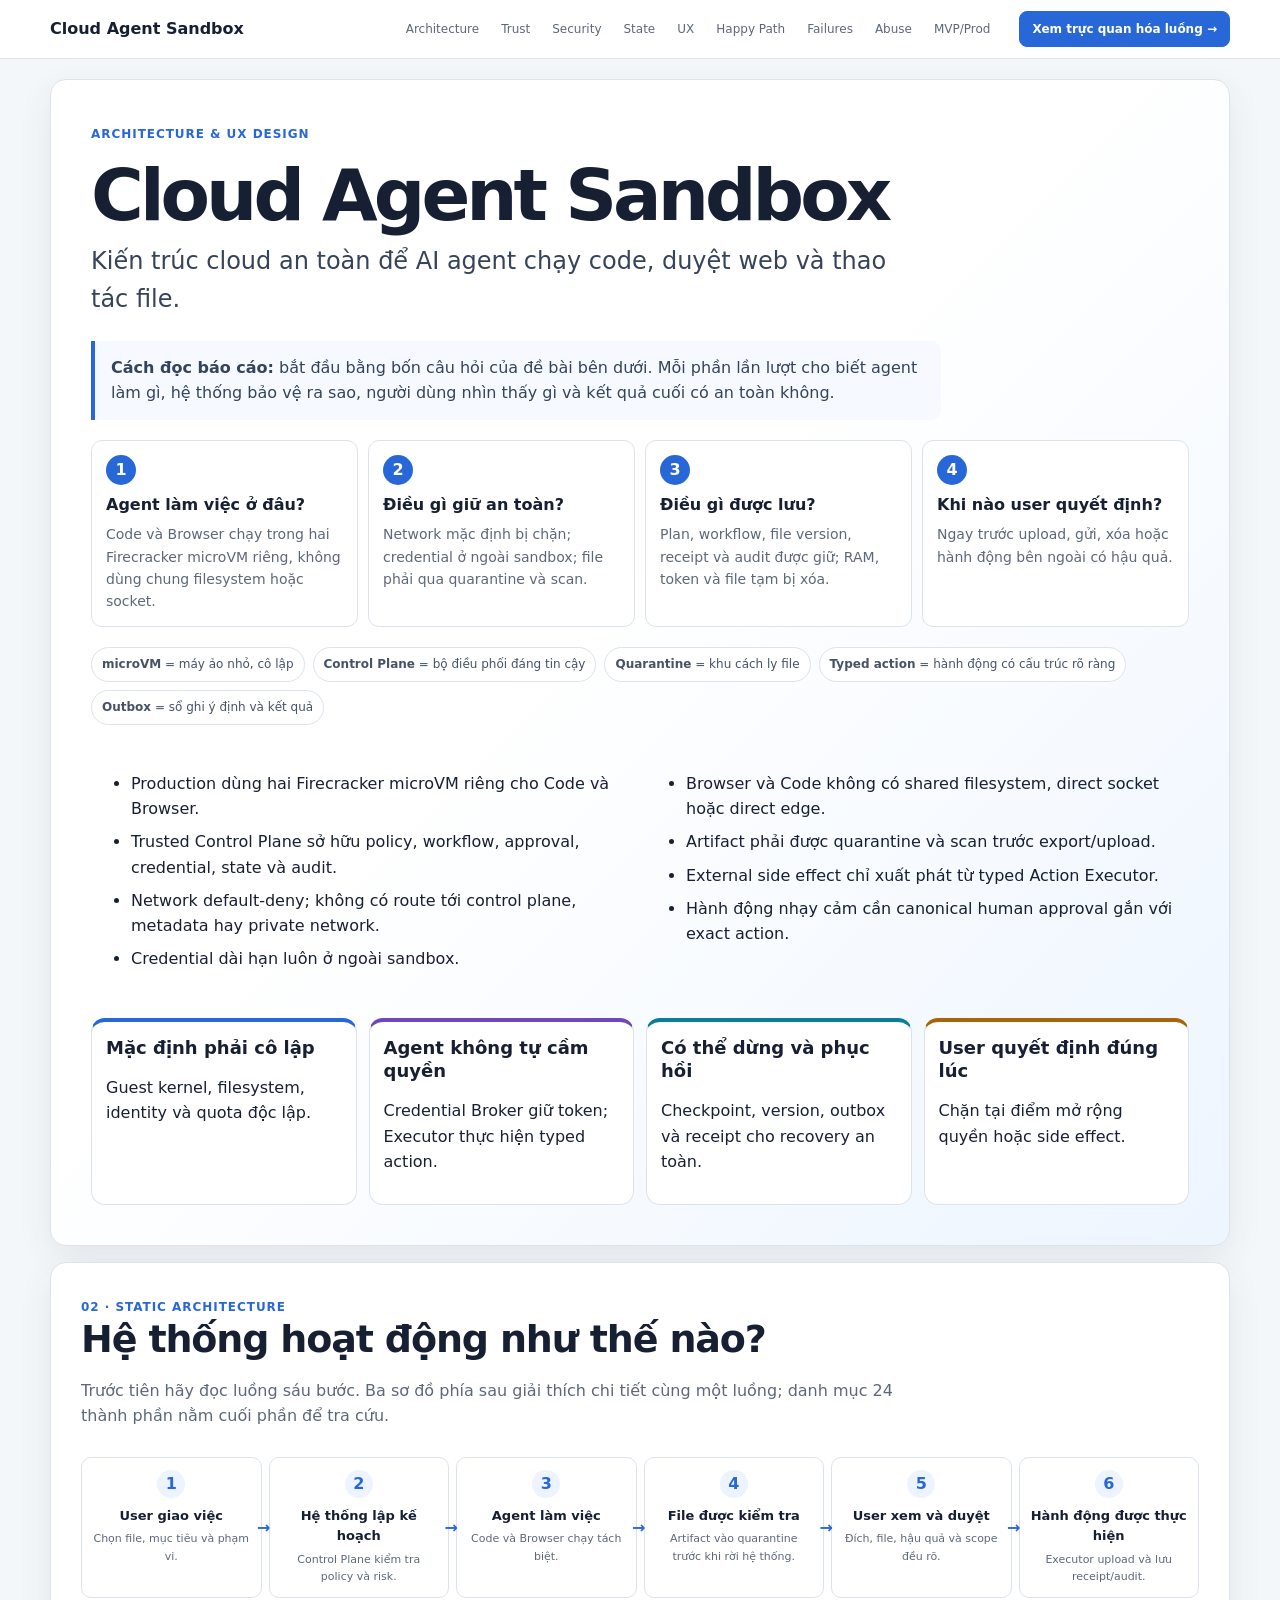
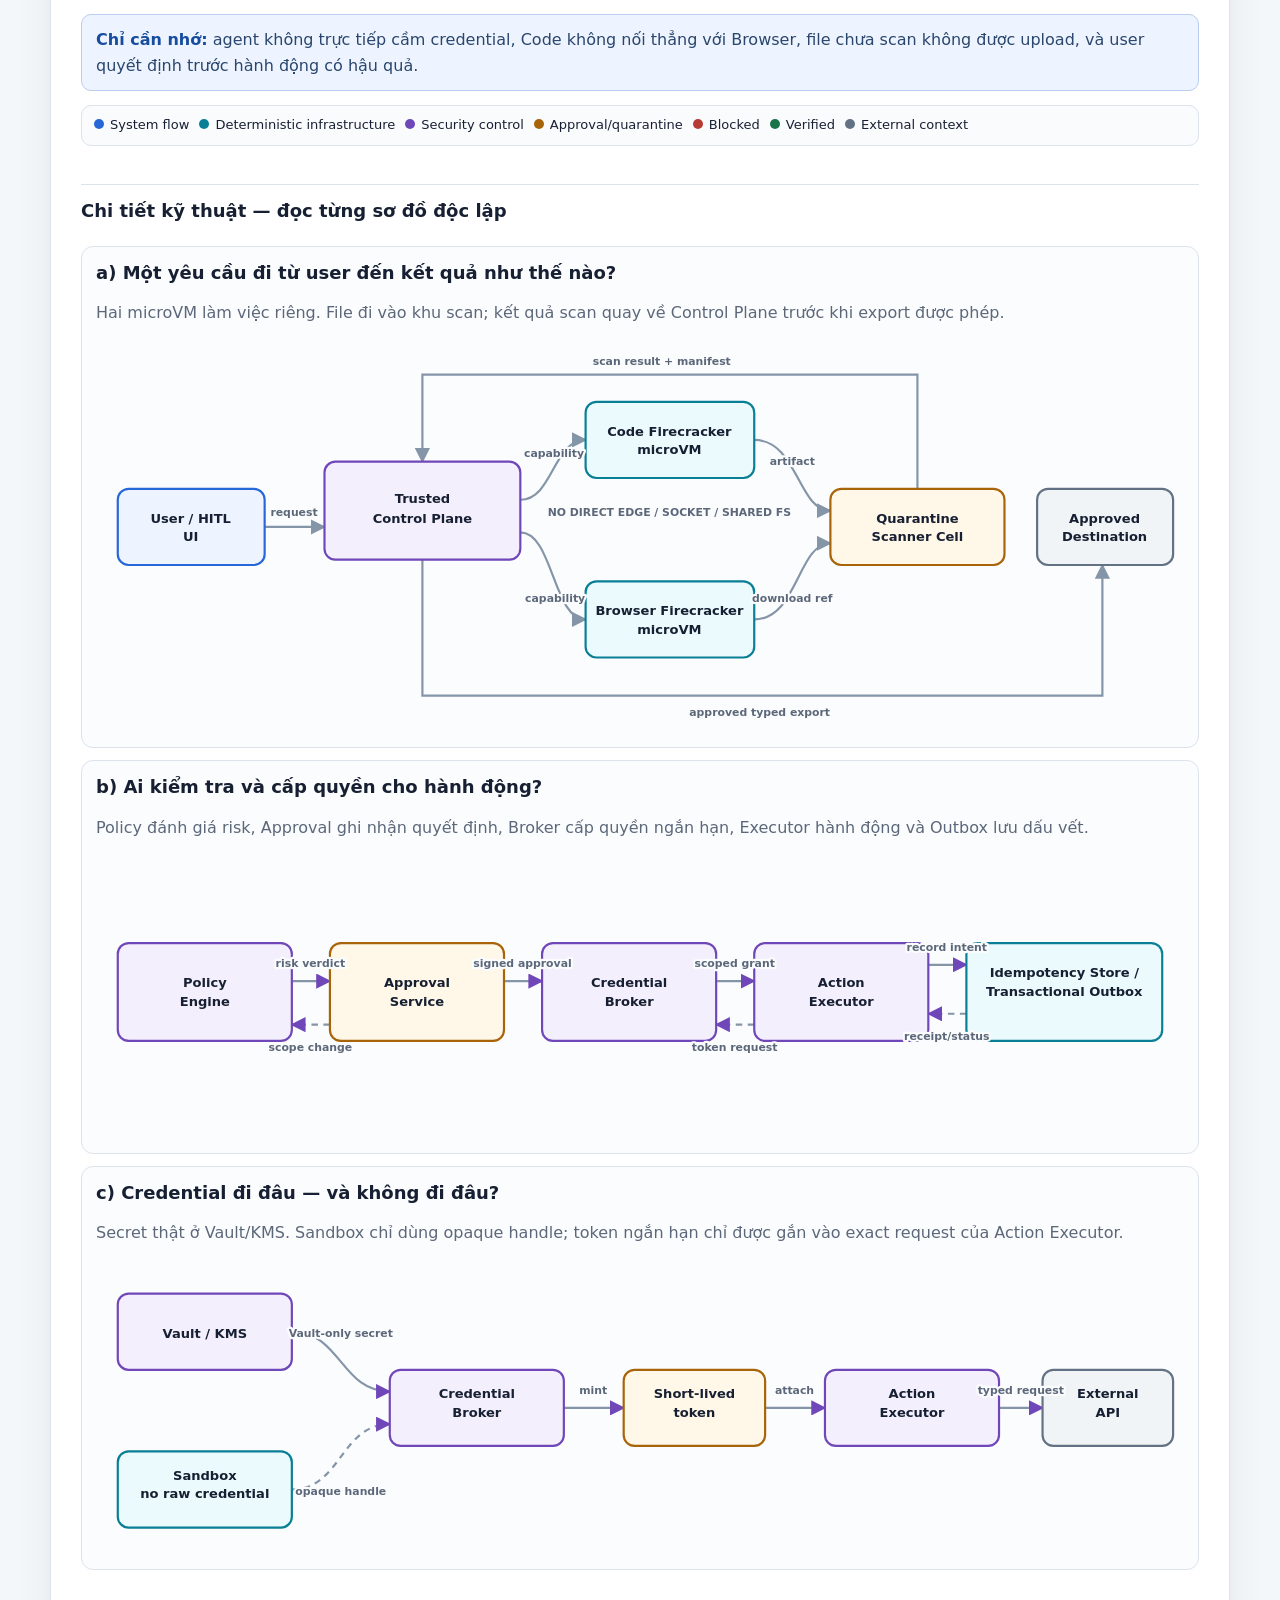
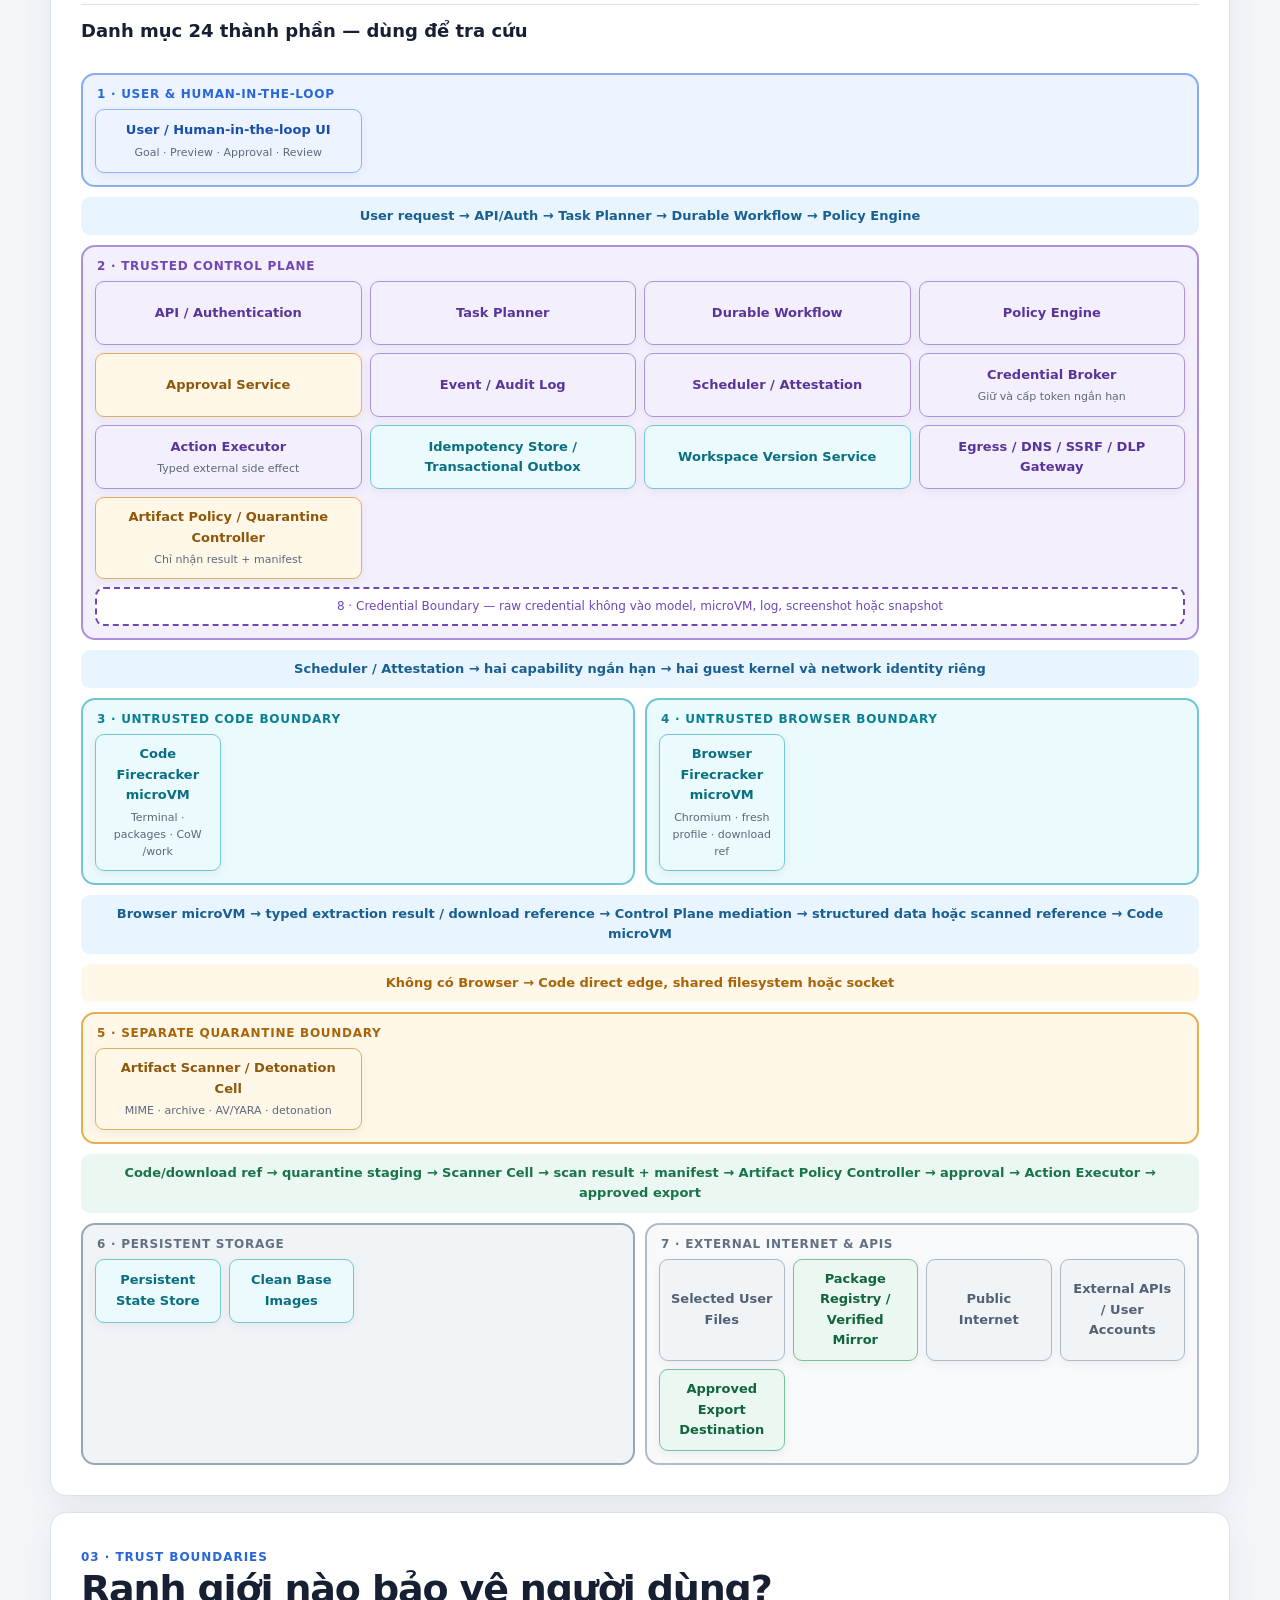
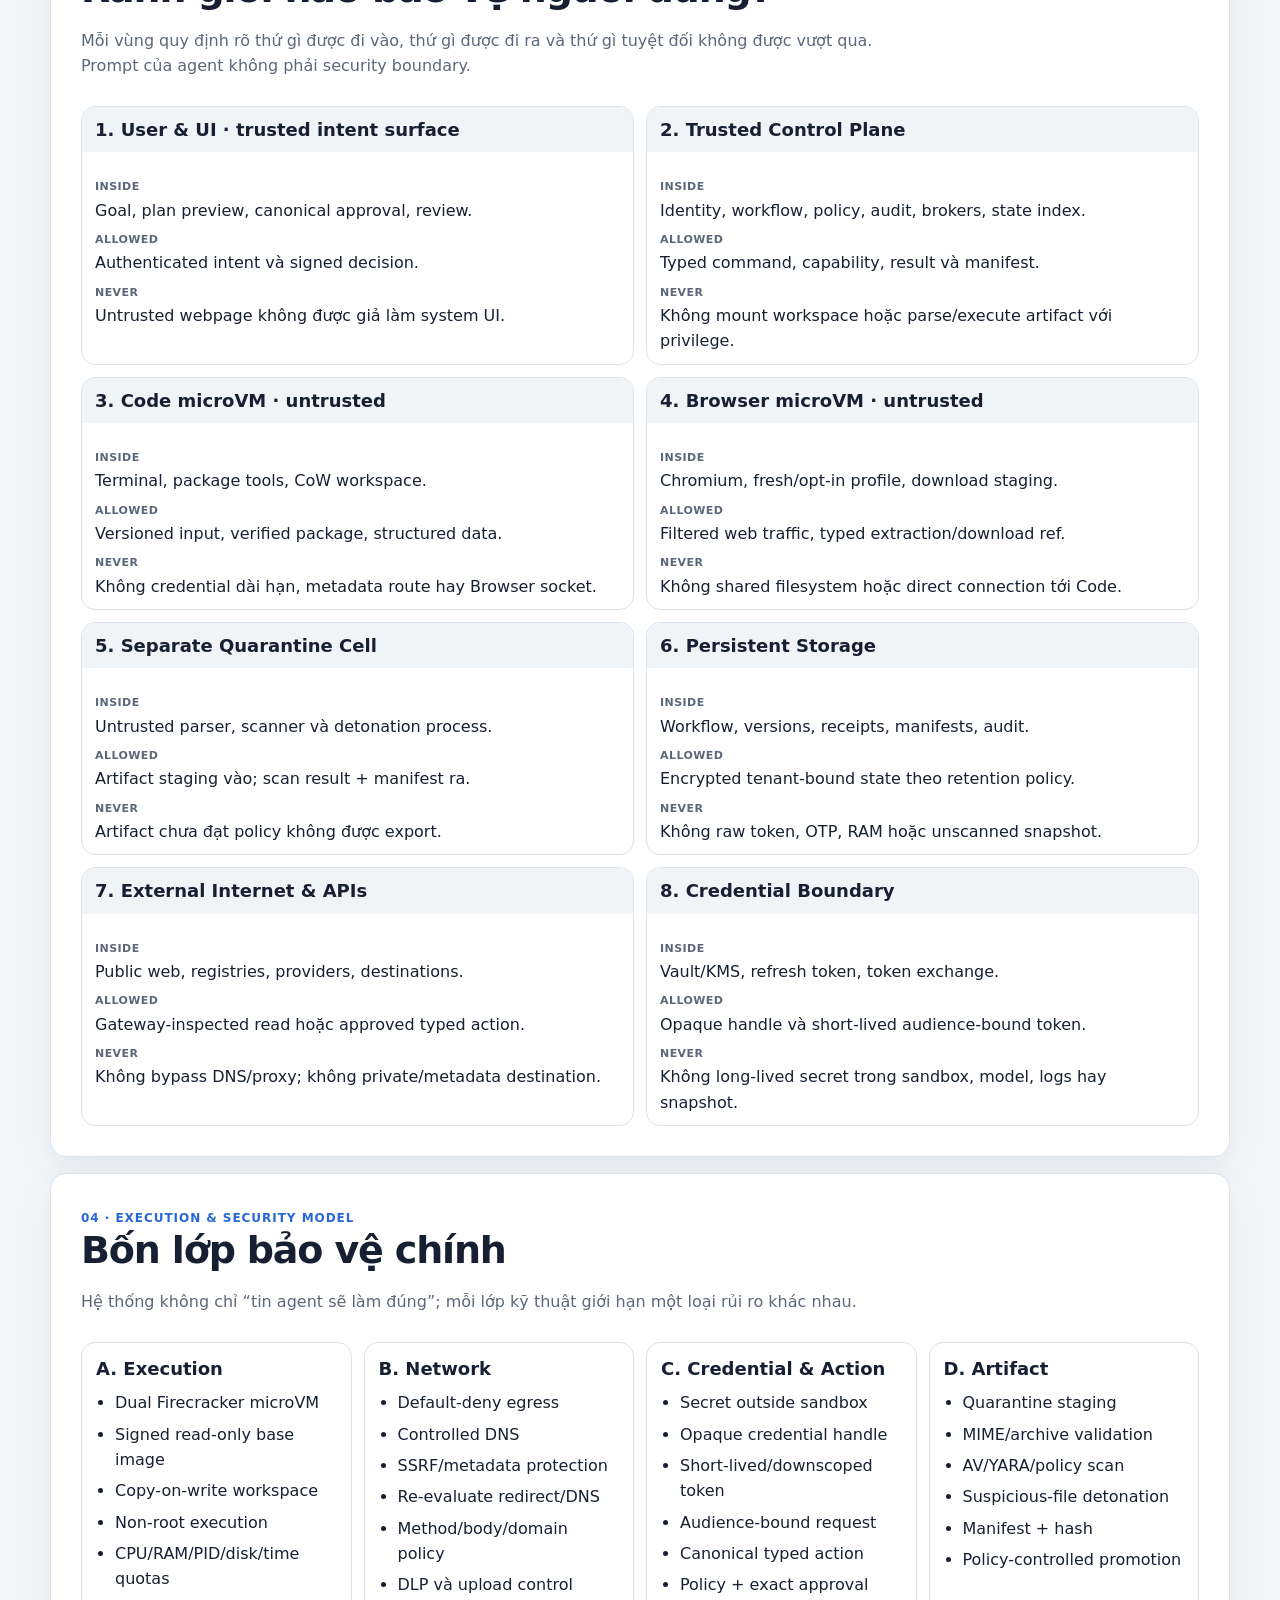
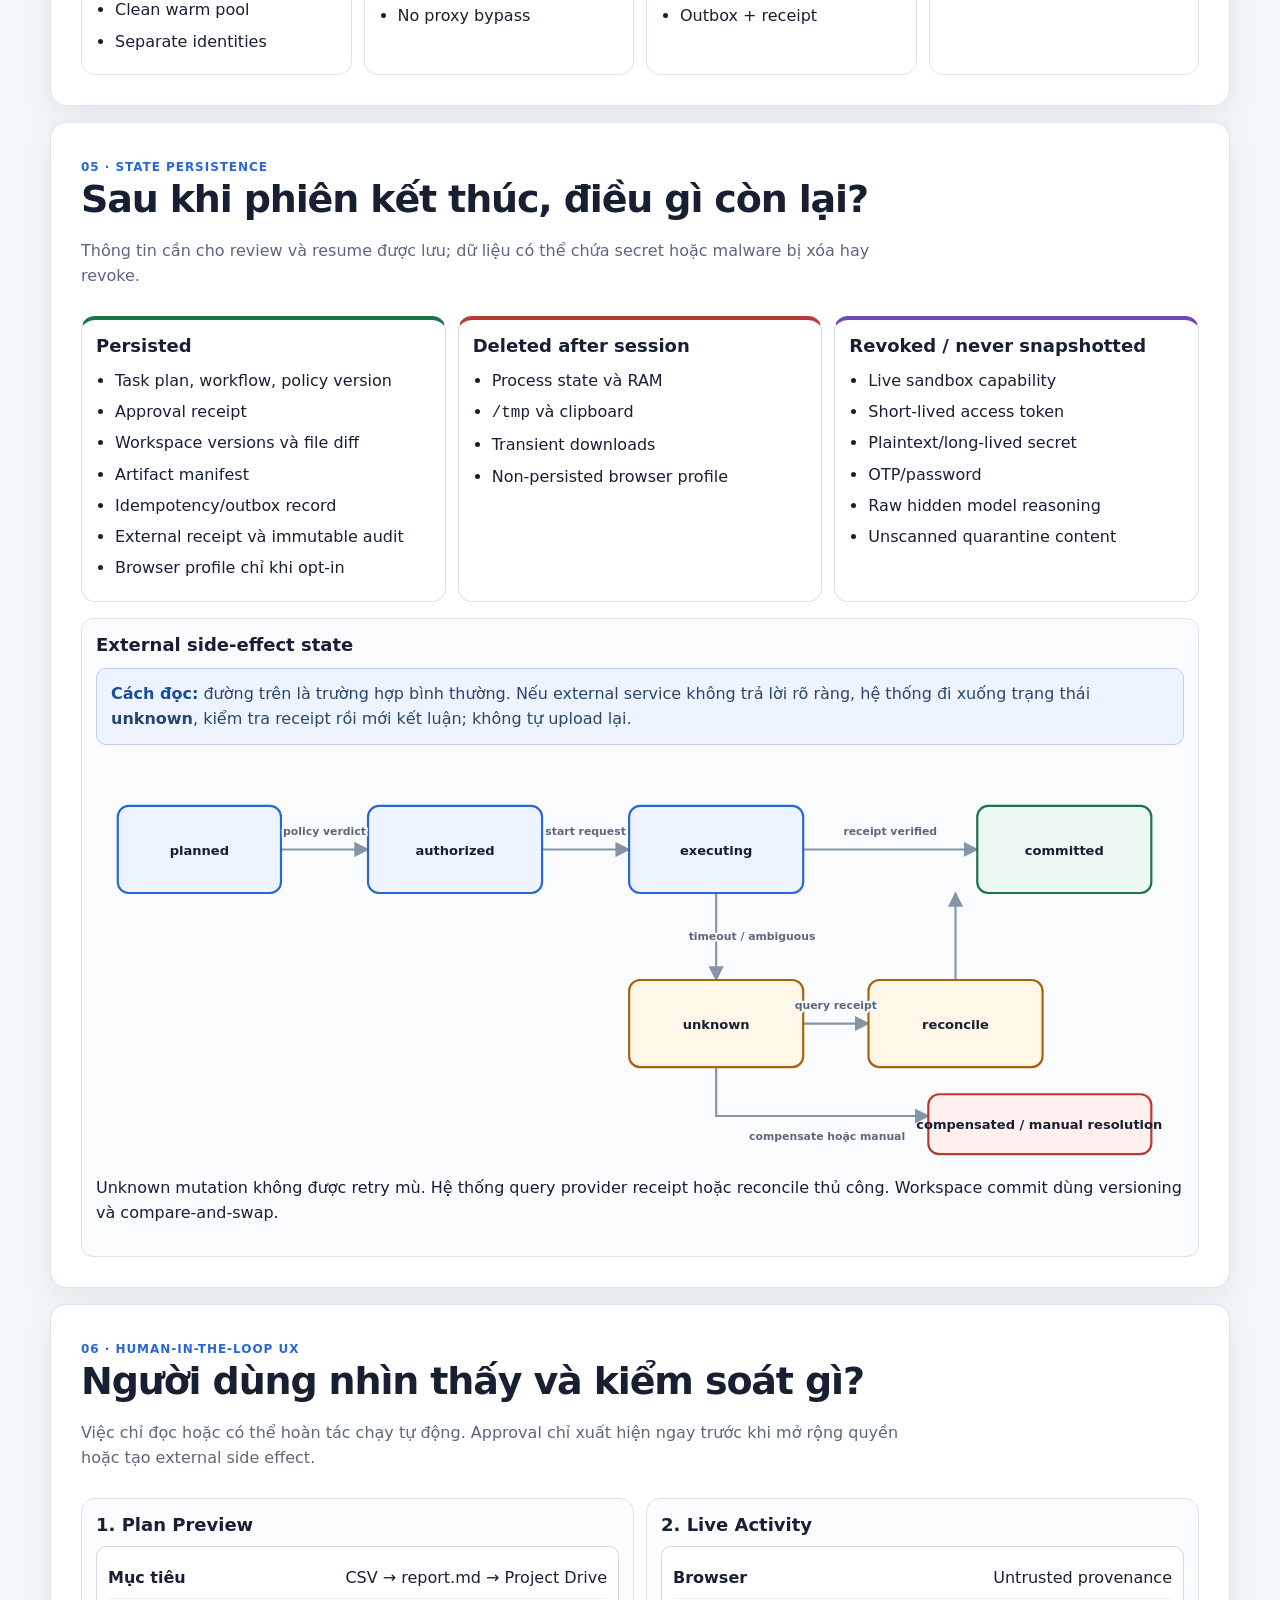
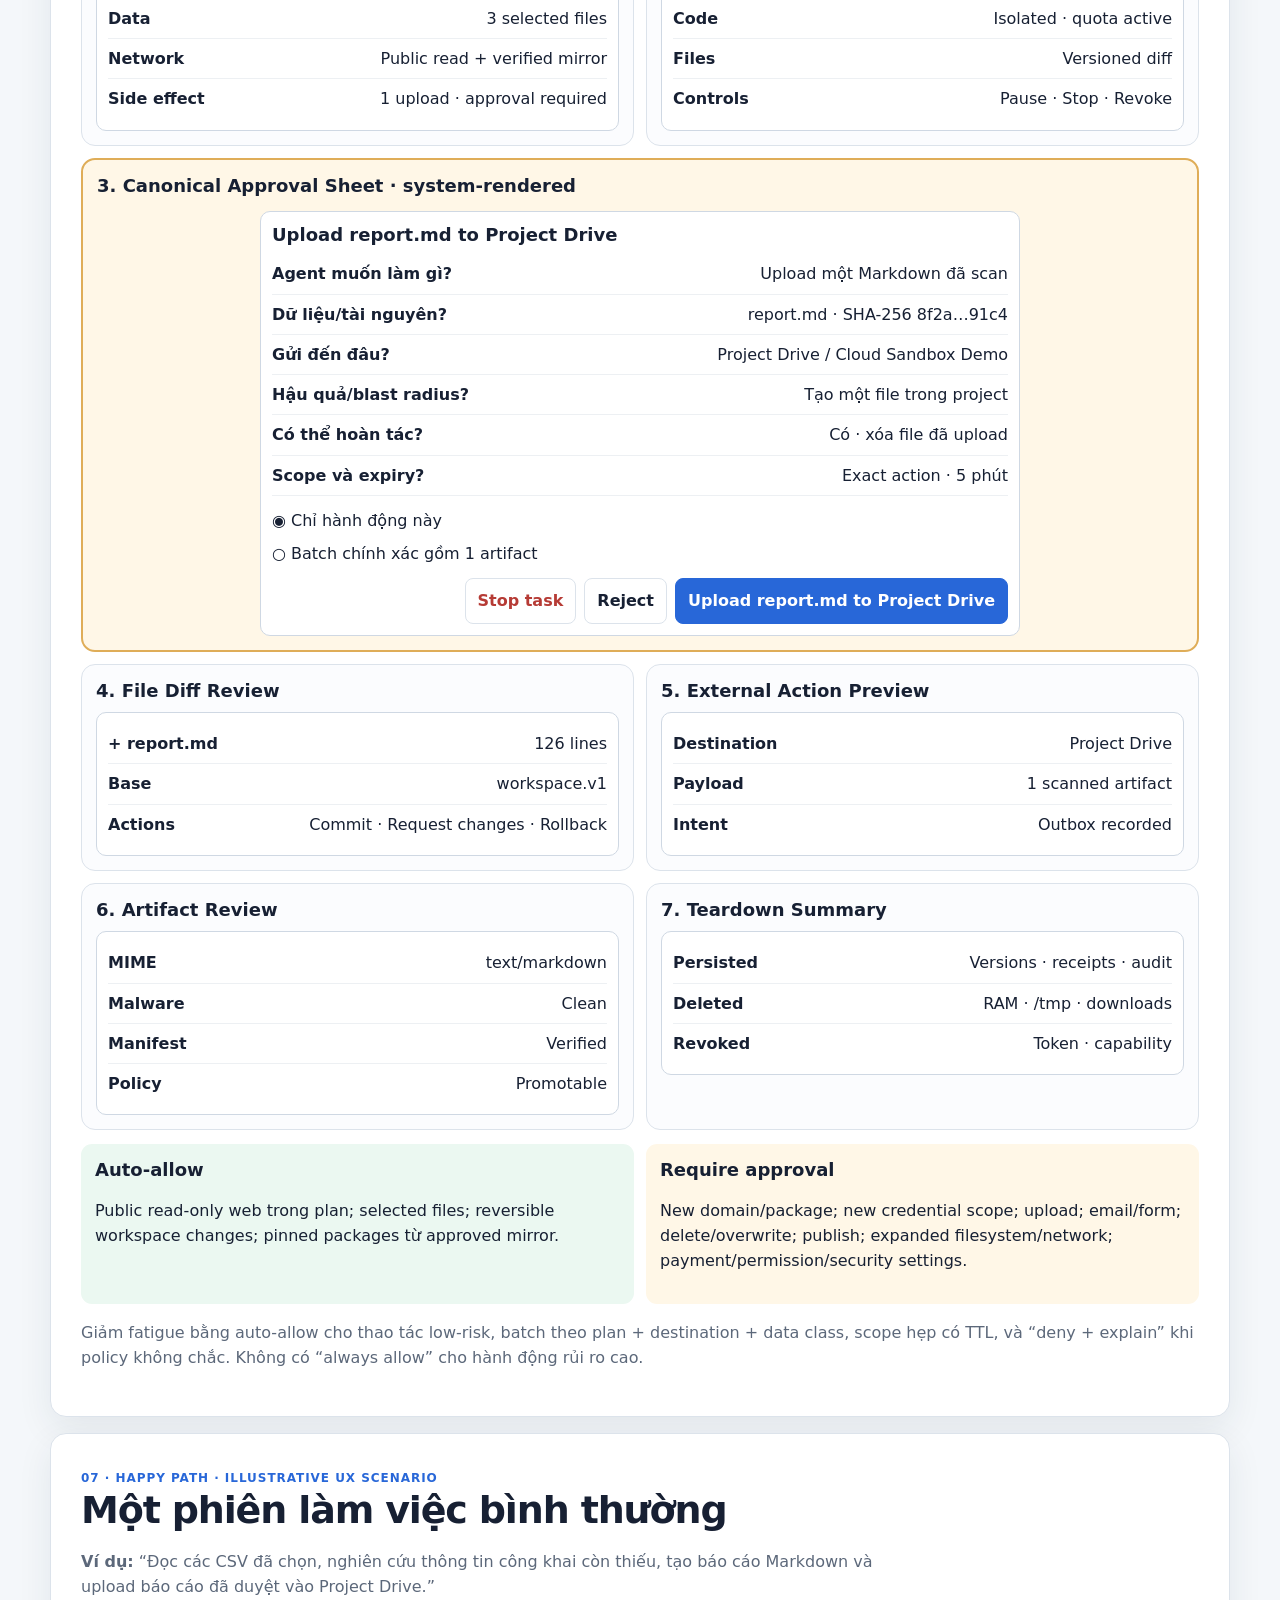
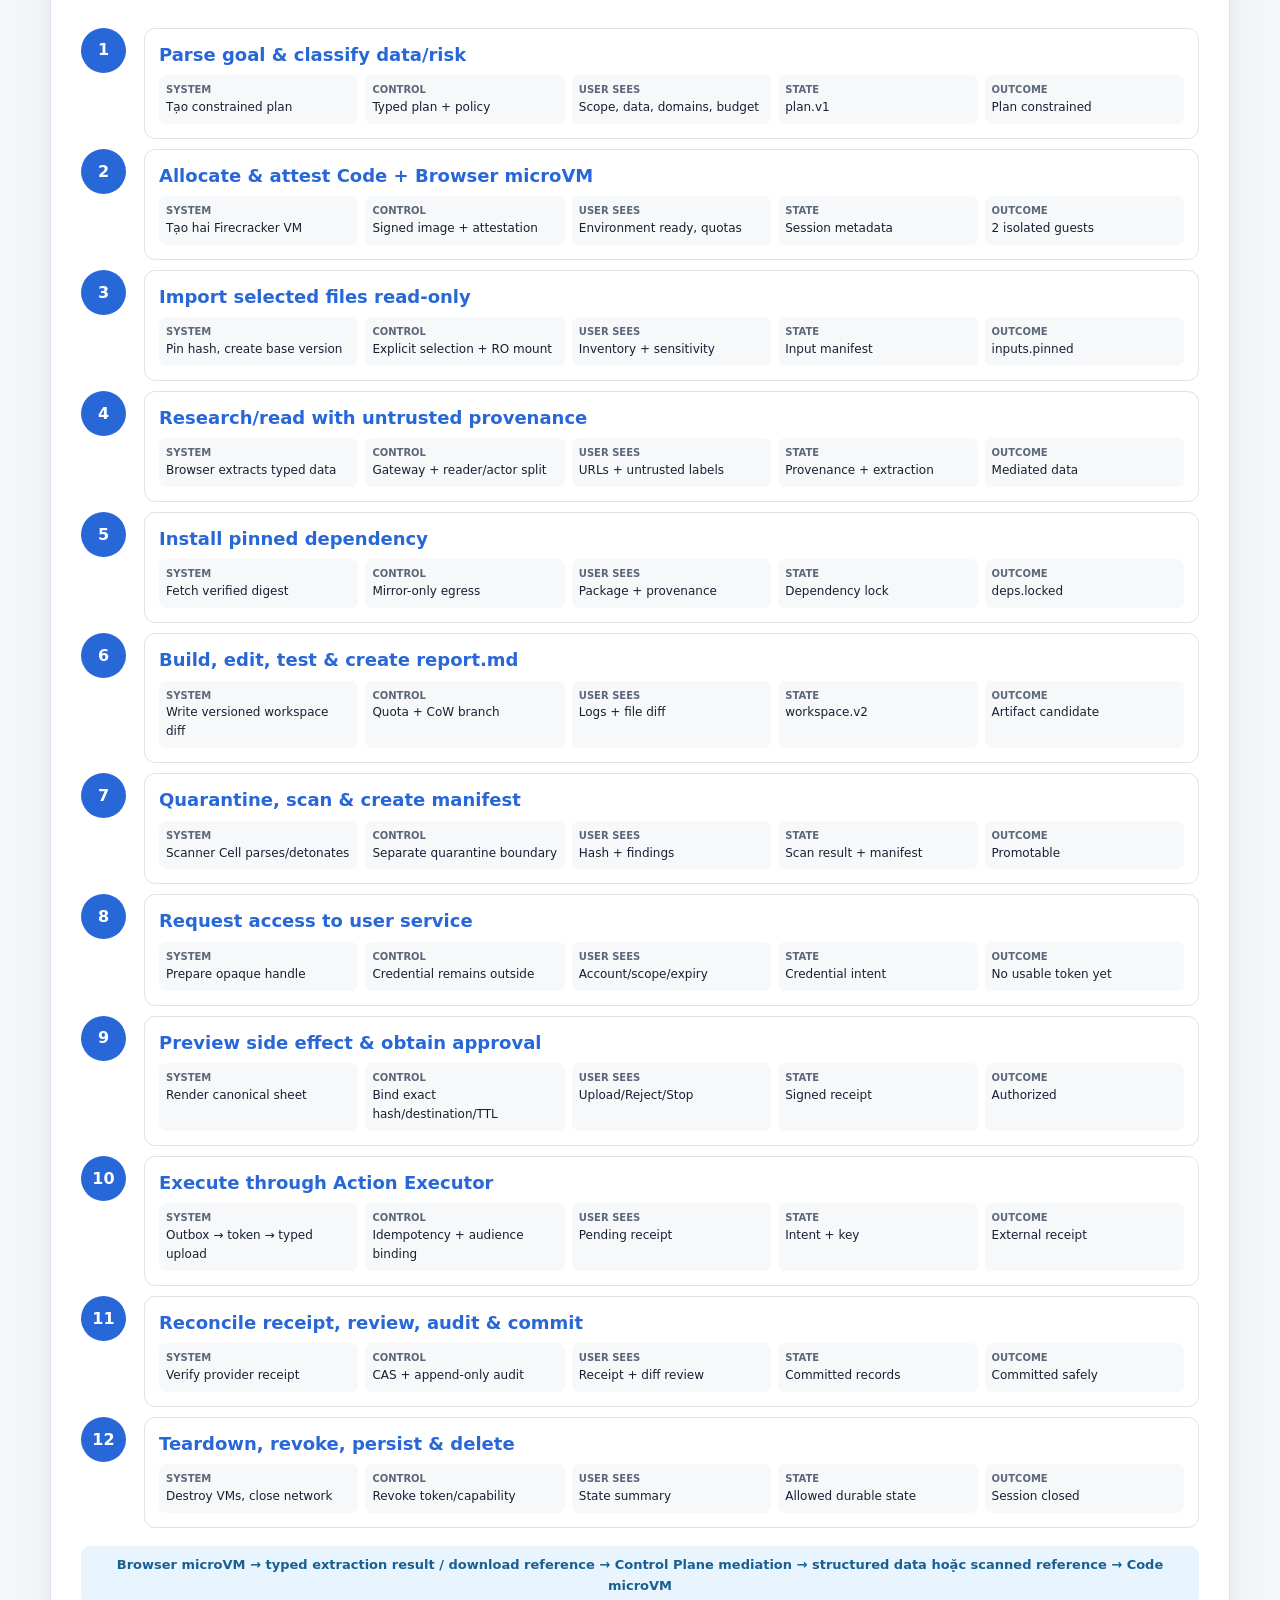
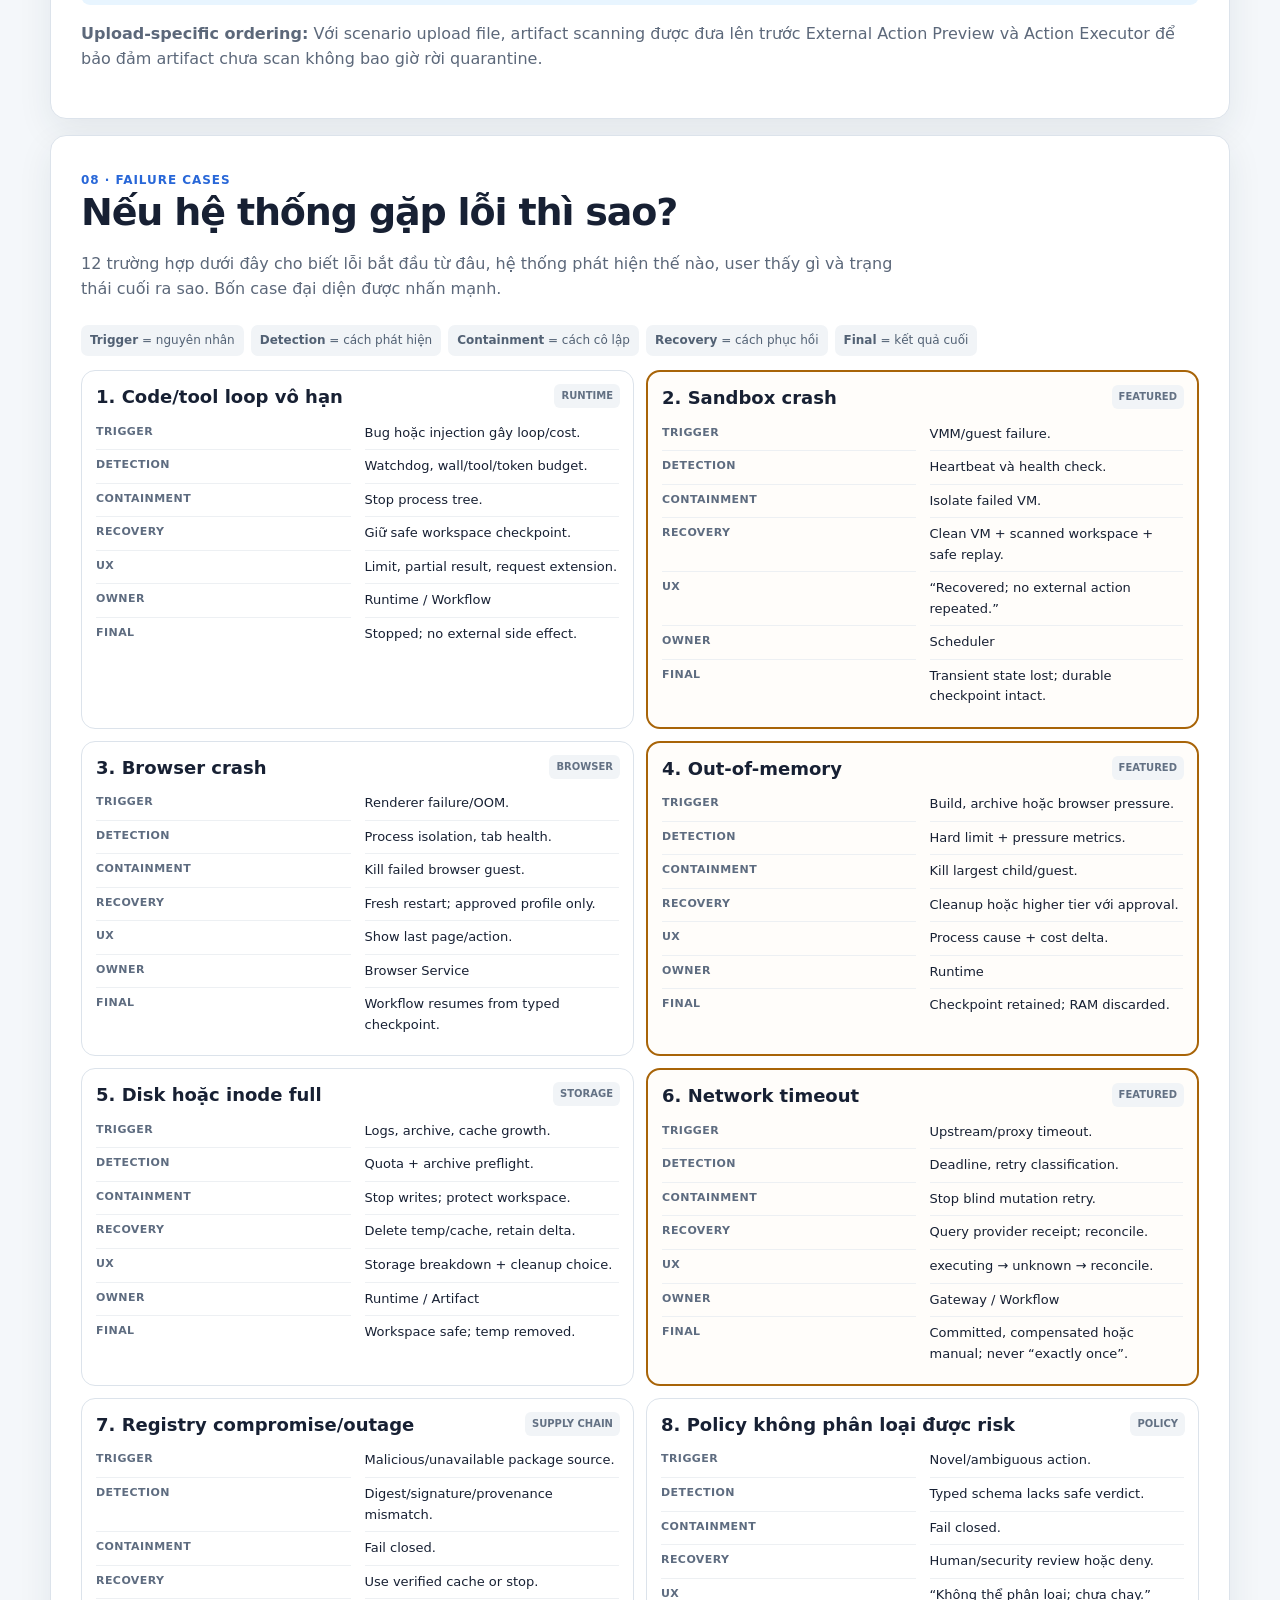
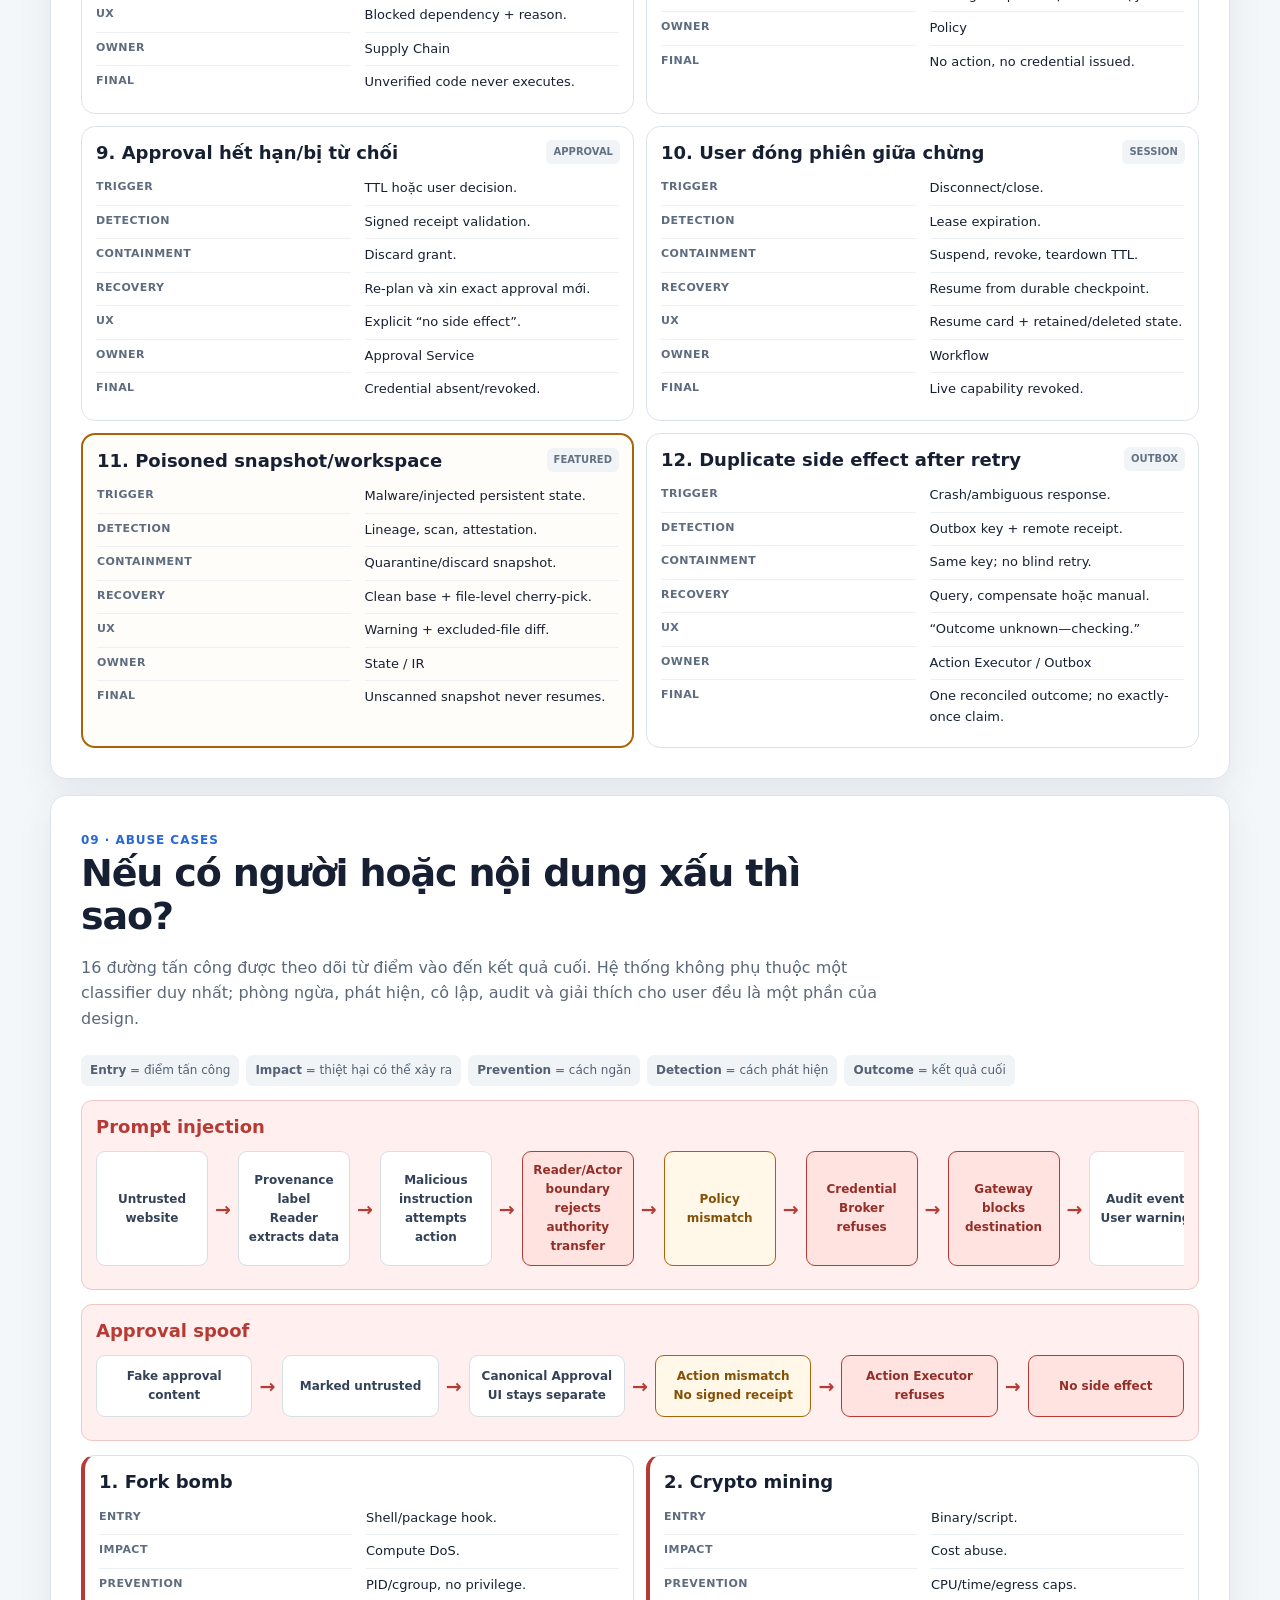
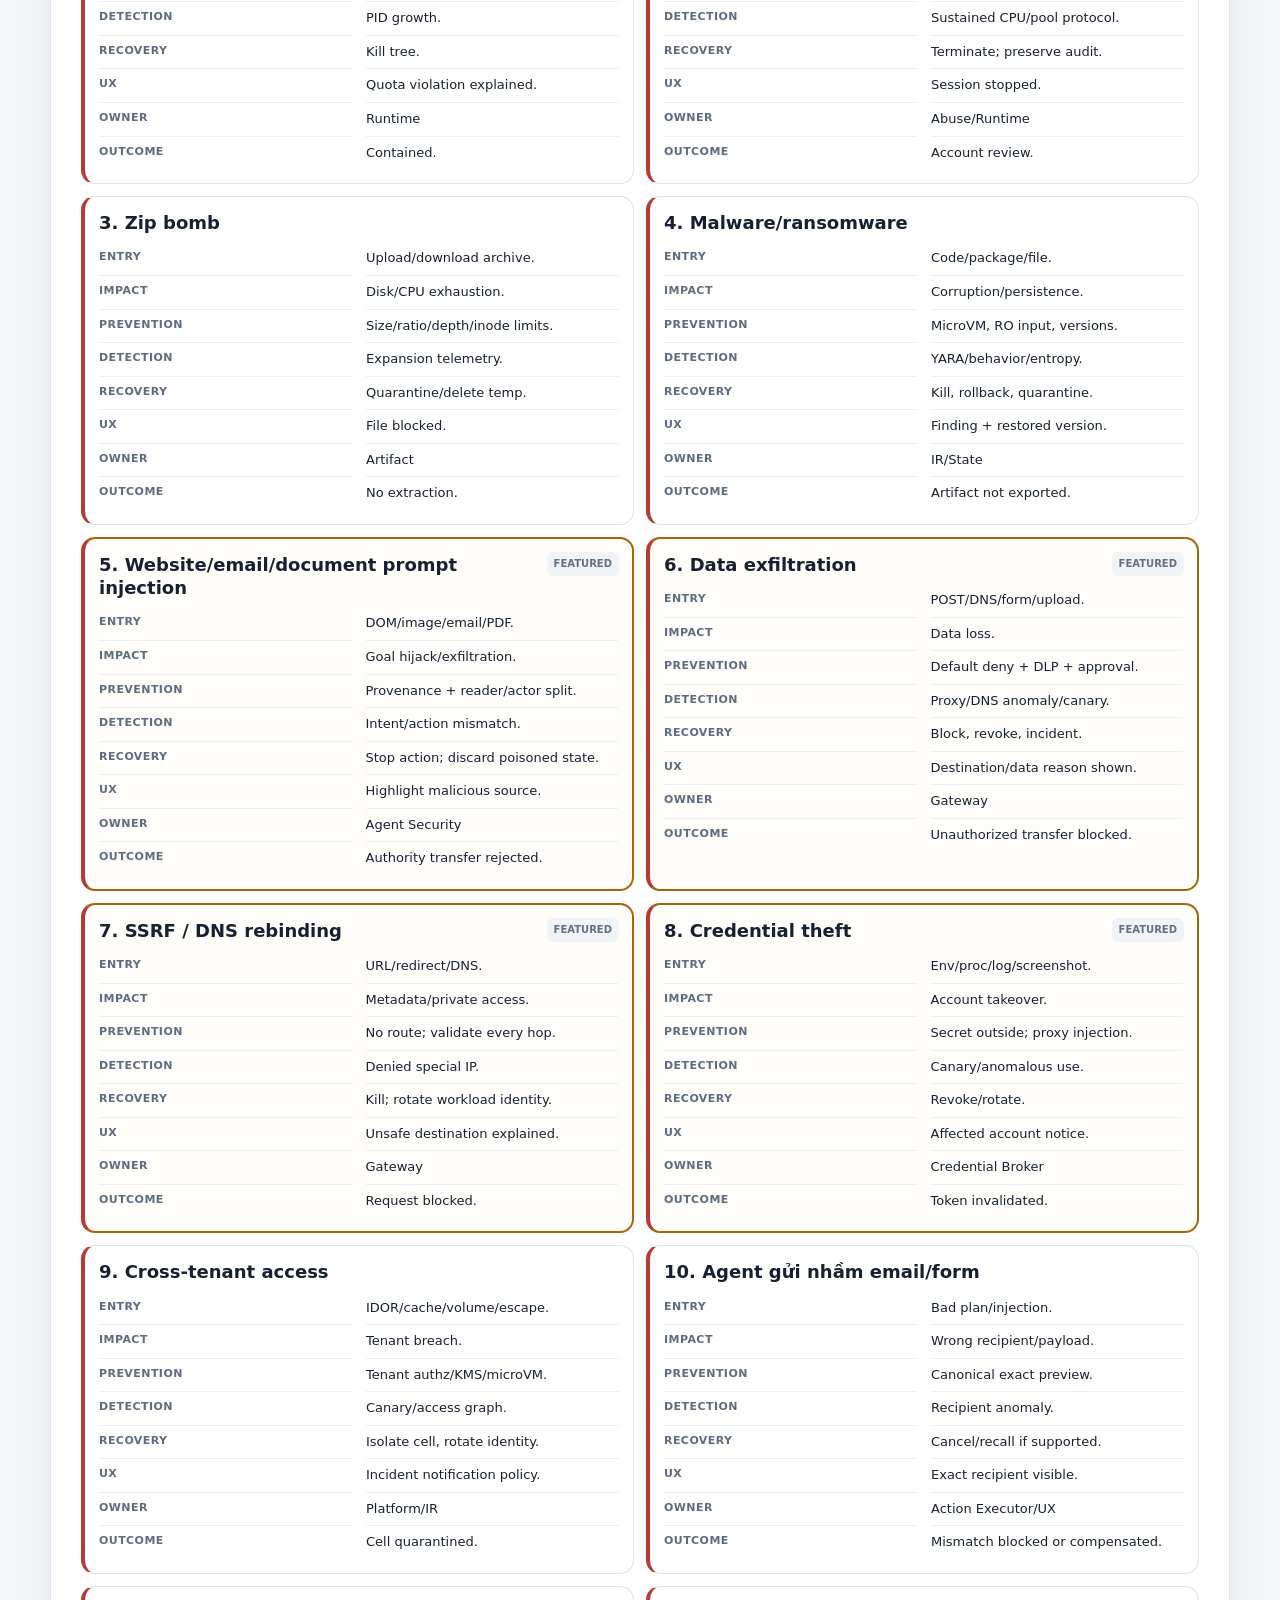
==== commit e8b3f335: "update" ====
--- a/index.html
+++ b/index.html
@@ -9,7 +9,7 @@
     :root{--ink:#172033;--muted:#5c687a;--line:#dce3eb;--paper:#fff;--bg:#f4f7fa;--blue:#2867d8;--blue-bg:#edf4ff;--cyan:#087f94;--cyan-bg:#eafafd;--violet:#7047b8;--violet-bg:#f4effd;--amber:#a86408;--amber-bg:#fff7e7;--red:#b63b35;--red-bg:#fff0ef;--green:#197449;--green-bg:#ebf8f1;--gray:#637184;--gray-bg:#f1f4f7;--radius:14px;--shadow:0 12px 35px rgba(30,47,67,.08)}
     *{box-sizing:border-box}
     html{scroll-behavior:smooth}
-    body{margin:0;background:var(--bg);color:var(--ink);font:16px/1.58 system-ui,-apple-system,"Segoe UI",sans-serif}
+    body{margin:0;background:var(--bg);color:var(--ink);font:16px/1.58 system-ui,-apple-system,"Segoe UI",sans-serif;overflow-x:hidden}
     a{color:var(--blue)}
     button{font:inherit}
     .wrap{width:min(1180px,calc(100% - 40px));margin:auto}
@@ -19,65 +19,111 @@
     .toc{display:flex;gap:4px;overflow:auto;white-space:nowrap;scrollbar-width:none}
     .toc a{padding:7px 9px;border-radius:7px;color:var(--muted);font-size:12px;text-decoration:none}
     .toc a:hover{background:var(--blue-bg);color:var(--blue)}
+    .flow-view{flex:none;padding:8px 12px;border:1px solid var(--blue);border-radius:8px;background:var(--blue);color:#fff;font-size:12px;font-weight:800;text-decoration:none;white-space:nowrap}
+    .flow-view:hover{background:#1f56b8}
+    .flow-view:focus-visible{outline:3px solid rgba(40,103,216,.25);outline-offset:2px}
     .print{flex:none;padding:8px 12px;border:1px solid var(--blue);border-radius:8px;background:var(--blue);color:#fff;font-weight:700;cursor:pointer}
     main{padding-bottom:70px}
-    section{scroll-margin-top:76px;margin:24px auto;padding:44px;border:1px solid var(--line);border-radius:20px;background:var(--paper);box-shadow:var(--shadow)}
-    .hero{margin-top:28px;padding:60px;background:linear-gradient(135deg,#fff 45%,#edf5ff)}
+    section{scroll-margin-top:76px;margin:16px auto;padding:30px;border:1px solid var(--line);border-radius:16px;background:var(--paper);box-shadow:var(--shadow)}
+    .hero{margin-top:20px;padding:40px;background:linear-gradient(135deg,#fff 45%,#edf5ff)}
     .eyebrow,.pill{display:inline-block;color:var(--blue);font-size:12px;font-weight:800;letter-spacing:.08em;text-transform:uppercase}
     h1{max-width:850px;margin:14px 0 12px;font-size:clamp(40px,7vw,72px);line-height:1;letter-spacing:-.055em}
     .lead{max-width:800px;margin:0;color:#36445a;font-size:clamp(18px,2vw,24px)}
+    .audience-note{max-width:850px;margin:22px 0 0;padding:14px 16px;border-left:4px solid var(--blue);border-radius:0 10px 10px 0;background:#f6f9ff;color:#34445b}
+    .assignment-map{display:grid;grid-template-columns:repeat(4,1fr);gap:10px;margin:20px 0}
+    .assignment-card{padding:14px;border:1px solid var(--line);border-radius:11px;background:#fff}
+    .assignment-card span{display:grid;place-items:center;width:30px;height:30px;margin-bottom:10px;border-radius:50%;background:var(--blue);color:#fff;font-weight:900}
+    .assignment-card h3{font-size:16px}.assignment-card p{margin:0;color:var(--muted);font-size:14px}
+    .glossary{display:flex;flex-wrap:wrap;gap:8px;margin-top:18px}
+    .glossary span{padding:7px 10px;border:1px solid var(--line);border-radius:999px;background:#fff;color:#455268;font-size:12px}
     h2{margin:0 0 8px;font-size:clamp(27px,4vw,38px);line-height:1.15;letter-spacing:-.03em}
     h3{margin:0 0 8px;font-size:18px;line-height:1.3}
     h4{margin:0 0 6px;font-size:15px}
     .section-head{max-width:820px;margin-bottom:28px}
     .section-head p,.muted{color:var(--muted)}
-    .summary,.principles,.four-grid,.three-grid,.ux-grid,.case-grid,.invariant-grid,.boundary-grid{display:grid;gap:16px}
-    .summary{grid-template-columns:repeat(2,1fr);margin:32px 0}
+    .summary,.principles,.four-grid,.three-grid,.ux-grid,.case-grid,.invariant-grid,.boundary-grid{display:grid;gap:12px}
+    .summary{grid-template-columns:repeat(2,1fr);margin:22px 0}
     .summary li{margin:8px 0}
     .principles,.four-grid{grid-template-columns:repeat(4,1fr)}
     .principle,.info-card,.state-card,.ux-card,.case,.invariant,.boundary{border:1px solid var(--line);border-radius:var(--radius);background:#fff}
-    .principle,.info-card,.state-card,.ux-card,.case,.invariant{padding:19px}
+    .principle,.info-card,.state-card,.ux-card,.case,.invariant{padding:14px}
     .principle{border-top:4px solid var(--blue)}
     .principle:nth-child(2){border-top-color:var(--violet)} .principle:nth-child(3){border-top-color:var(--cyan)} .principle:nth-child(4){border-top-color:var(--amber)}
-    .legend{display:flex;flex-wrap:wrap;gap:14px;margin:18px 0 24px;padding:12px 16px;border:1px solid var(--line);border-radius:10px;background:#fafbfd;font-size:13px}
+    .legend{display:flex;flex-wrap:wrap;gap:10px;margin:14px 0 18px;padding:9px 12px;border:1px solid var(--line);border-radius:10px;background:#fafbfd;font-size:13px}
     .legend i{display:inline-block;width:10px;height:10px;margin-right:6px;border-radius:50%;background:var(--c)}
     .legend .blue{--c:var(--blue)}.legend .cyan{--c:var(--cyan)}.legend .violet{--c:var(--violet)}.legend .amber{--c:var(--amber)}.legend .red{--c:var(--red)}.legend .green{--c:var(--green)}.legend .gray{--c:var(--gray)}
+    .plain-story{display:grid;grid-template-columns:repeat(6,1fr);gap:7px;margin:16px 0}
+    .story-card{position:relative;padding:12px 10px;border:1px solid var(--line);border-radius:10px;background:#fff;text-align:center}
+    .story-card:not(:last-child)::after{content:"→";position:absolute;z-index:2;right:-10px;top:50%;transform:translateY(-50%);color:var(--blue);font-weight:900}
+    .story-card b{display:grid;place-items:center;width:28px;height:28px;margin:0 auto 8px;border-radius:50%;background:var(--blue-bg);color:var(--blue)}
+    .story-card strong{display:block;font-size:13px}.story-card small{display:block;margin-top:4px;color:var(--muted);font-size:11px}
+    .remember{margin:12px 0;padding:12px 14px;border:1px solid #b8cdef;border-radius:10px;background:var(--blue-bg);color:#2b466d}
+    .remember strong{color:#174d9f}
+    .tech-label,.inventory-title{margin:20px 0 10px;padding-top:14px;border-top:1px solid var(--line)}
     .architecture{display:grid;gap:14px}
-    .zone{position:relative;padding:40px 16px 16px;border:2px solid var(--zone);border-radius:16px;background:var(--zone-bg)}
+    .diagram-grid{display:grid;grid-template-columns:1fr;gap:12px;min-width:0}
+    .diagram-card{max-width:100%;min-width:0;padding:14px;border:1px solid var(--line);border-radius:12px;background:#fbfcfe;overflow-x:auto;break-inside:avoid}
+    .diagram-card h3{margin-bottom:12px}
+    .arch-svg,.state-svg{display:block;width:100%;height:auto;overflow:visible}
+    .arch-svg .edge,.state-svg .edge{fill:none;stroke:#8595a8;stroke-width:2}
+    .overview-svg .edge{marker-end:url(#arrow-overview)}
+    .control-svg .edge{marker-end:url(#arrow-control)}
+    .credential-svg .edge{marker-end:url(#arrow-credential)}
+    .state-svg .edge{marker-end:url(#arrow-state)}
+    .arch-svg .edge.dashed{stroke-dasharray:6 5}
+    .arch-svg .edge.blocked{stroke:var(--red)}
+    .arch-svg .svg-box,.state-svg .svg-box{stroke-width:2;rx:10}
+    .arch-svg .system{fill:var(--blue-bg);stroke:var(--blue)}
+    .arch-svg .infra{fill:var(--cyan-bg);stroke:var(--cyan)}
+    .arch-svg .security{fill:var(--violet-bg);stroke:var(--violet)}
+    .arch-svg .approval-node{fill:var(--amber-bg);stroke:var(--amber)}
+    .arch-svg .external{fill:var(--gray-bg);stroke:var(--gray)}
+    .arch-svg .verified{fill:var(--green-bg);stroke:var(--green)}
+    .arch-svg text,.state-svg text{fill:var(--ink);font:700 12px system-ui,-apple-system,"Segoe UI",sans-serif;text-anchor:middle}
+    .arch-svg .edge-label,.state-svg .edge-label{fill:var(--muted);stroke:#fbfcfe;stroke-width:4px;stroke-linejoin:round;paint-order:stroke fill;font-size:10px;font-weight:650;pointer-events:none}
+    .architecture-inventory{display:grid;gap:10px;padding-top:6px}
+    .zone{position:relative;padding:34px 12px 12px;border:2px solid var(--zone);border-radius:14px;background:var(--zone-bg)}
     .zone-title{position:absolute;top:10px;left:14px;color:var(--zone-text);font-size:12px;font-weight:850;letter-spacing:.06em;text-transform:uppercase}
-    .nodes{display:grid;grid-template-columns:repeat(4,minmax(0,1fr));gap:10px}
-    .node{display:grid;align-content:center;min-height:70px;padding:11px;border:1px solid #cbd6e3;border-radius:10px;background:#fff;box-shadow:0 3px 10px rgba(27,45,68,.06);font-size:13px;font-weight:800;text-align:center}
+    .nodes{display:grid;grid-template-columns:repeat(4,minmax(0,1fr));gap:8px}
+    .node{display:grid;align-content:center;min-height:64px;padding:9px;border:1px solid #cbd6e3;border-radius:9px;background:#fff;box-shadow:0 3px 10px rgba(27,45,68,.06);font-size:13px;font-weight:800;text-align:center}
+    .node.blue{border-color:#91b4ef;background:var(--blue-bg);color:#194eaa}
+    .node.cyan{border-color:#75c6d3;background:var(--cyan-bg);color:#096f80}
+    .node.violet{border-color:#ae91dd;background:var(--violet-bg);color:#59359b}
+    .node.amber{border-color:#e1b05e;background:var(--amber-bg);color:#8e5709}
+    .node.green{border-color:#78bf9b;background:var(--green-bg);color:#12643d}
+    .node.gray{border-color:#aeb9c6;background:var(--gray-bg);color:#526174}
     .node small{display:block;margin-top:3px;color:var(--muted);font-size:11px;font-weight:500}
     .user-zone{--zone:#86aef1;--zone-bg:var(--blue-bg);--zone-text:var(--blue)}
     .control-zone{--zone:#ad90dd;--zone-bg:var(--violet-bg);--zone-text:var(--violet)}
-    .data-row{display:grid;grid-template-columns:1fr 1fr;gap:14px}
+    .data-row{display:grid;grid-template-columns:1fr 1fr;gap:10px}
     .code-zone,.browser-zone{--zone:#70c6d3;--zone-bg:var(--cyan-bg);--zone-text:var(--cyan)}
     .quarantine-zone{--zone:#e4ae53;--zone-bg:var(--amber-bg);--zone-text:var(--amber)}
     .persist-zone{--zone:#98a7b8;--zone-bg:var(--gray-bg);--zone-text:var(--gray)}
     .external-zone{--zone:#b2bcc8;--zone-bg:#f8f9fb;--zone-text:var(--gray)}
-    .credential-zone{margin-top:10px;padding:10px;border:2px dashed var(--violet);border-radius:10px;background:#fff;color:var(--violet);font-size:12px;text-align:center}
-    .flow-note{padding:12px;border-radius:10px;background:#e8f5ff;color:#195f91;font-size:13px;font-weight:750;text-align:center}
+    .credential-zone{margin-top:8px;padding:8px;border:2px dashed var(--violet);border-radius:9px;background:#fff;color:var(--violet);font-size:12px;text-align:center}
+    .flow-note{padding:9px;border-radius:9px;background:#e8f5ff;color:#195f91;font-size:13px;font-weight:750;text-align:center}
     .flow-note.warn{background:var(--amber-bg);color:var(--amber)}
     .flow-note.ok{background:var(--green-bg);color:var(--green)}
     .flow-note.spaced{margin-top:18px}
     .boundary-grid{grid-template-columns:repeat(2,1fr)}
     .boundary{overflow:hidden}
-    .boundary h3{padding:14px 16px;background:var(--gray-bg)}
+    .boundary h3{padding:11px 13px;background:var(--gray-bg)}
     .boundary dl,.case dl{margin:0}
-    .boundary dl{padding:12px 16px}
+    .boundary dl{padding:10px 13px}
     dt{margin-top:8px;color:var(--muted);font-size:11px;font-weight:800;letter-spacing:.04em;text-transform:uppercase}
     dd{margin:2px 0 0}
     .info-card ul,.state-card ul{margin:10px 0 0;padding-left:19px}
     .info-card li,.state-card li{margin:6px 0}
     .three-grid{grid-template-columns:repeat(3,1fr)}
     .state-card.persist{border-top:4px solid var(--green)} .state-card.delete{border-top:4px solid var(--red)} .state-card.revoke{border-top:4px solid var(--violet)}
-    .state-machine{margin-top:20px;padding:20px;border:1px solid var(--line);border-radius:14px;background:#fafbfd}
-    .state-line{display:flex;flex-wrap:wrap;align-items:center;gap:8px;margin:9px 0}
-    .state-line span{padding:7px 10px;border-radius:8px;background:var(--blue-bg);color:var(--blue);font-weight:800}
-    .state-line.ambiguous span{background:var(--amber-bg);color:var(--amber)}
+    .state-machine{margin-top:16px;padding:14px;border:1px solid var(--line);border-radius:12px;background:#fafbfd}
+    .state-svg .normal-state{fill:var(--blue-bg);stroke:var(--blue)}
+    .state-svg .unknown-state{fill:var(--amber-bg);stroke:var(--amber)}
+    .state-svg .success-state{fill:var(--green-bg);stroke:var(--green)}
+    .state-svg .manual-state{fill:var(--red-bg);stroke:var(--red)}
     .ux-grid{grid-template-columns:repeat(2,1fr)}
     .ux-card{background:#fbfcfe}
-    .wire{margin-top:12px;padding:14px;border:1px solid #cfd8e3;border-radius:10px;background:#fff}
+    .wire{margin-top:10px;padding:11px;border:1px solid #cfd8e3;border-radius:10px;background:#fff}
     .wire-row{display:flex;justify-content:space-between;gap:14px;padding:7px 0;border-bottom:1px solid #edf0f3}
     .wire-row:last-child{border:0}
     .approval{grid-column:span 2;border:2px solid #dfad58;background:var(--amber-bg)}
@@ -87,49 +133,64 @@
     .btn{padding:9px 12px;border:1px solid var(--line);border-radius:8px;background:#fff;font-weight:750}
     .btn.primary{border-color:var(--blue);background:var(--blue);color:#fff}
     .btn.danger{color:var(--red)}
-    .policy-grid{display:grid;grid-template-columns:1fr 1fr;gap:16px;margin-top:18px}
-    .policy-box{padding:18px;border-radius:12px;background:var(--green-bg)} .policy-box.approve{background:var(--amber-bg)}
-    .timeline{position:relative;display:grid;gap:14px;margin-top:24px}
-    .step{display:grid;grid-template-columns:52px 1fr;gap:15px}
+    .policy-grid{display:grid;grid-template-columns:1fr 1fr;gap:12px;margin-top:14px}
+    .policy-box{padding:14px;border-radius:11px;background:var(--green-bg)} .policy-box.approve{background:var(--amber-bg)}
+    .timeline{position:relative;display:grid;gap:10px;margin-top:18px}
+    .step{display:grid;grid-template-columns:52px 1fr;gap:11px}
     .step-no{display:grid;place-items:center;align-self:start;width:45px;height:45px;border-radius:50%;background:var(--blue);color:#fff;font-weight:900}
-    .step-body{padding:18px;border:1px solid var(--line);border-radius:13px;background:#fff}
+    .step-body{padding:14px;border:1px solid var(--line);border-radius:11px;background:#fff}
     .step-body h3{color:var(--blue)}
-    .step-meta{display:grid;grid-template-columns:repeat(5,1fr);gap:10px;margin-top:12px}
-    .step-meta div{padding:9px;border-radius:8px;background:#f6f8fa;font-size:12px}
+    .step-meta{display:grid;grid-template-columns:repeat(5,1fr);gap:7px;margin-top:9px}
+    .step-meta div{padding:7px;border-radius:7px;background:#f6f8fa;font-size:12px}
     .step-meta b{display:block;color:var(--muted);font-size:10px;text-transform:uppercase}
     .case-grid{grid-template-columns:repeat(2,1fr)}
     .case{position:relative}
     .case h3{padding-right:70px}
-    .tag{position:absolute;top:17px;right:17px;padding:4px 7px;border-radius:6px;background:var(--gray-bg);color:var(--gray);font-size:10px;font-weight:850;text-transform:uppercase}
+    .tag{position:absolute;top:13px;right:13px;padding:4px 7px;border-radius:6px;background:var(--gray-bg);color:var(--gray);font-size:10px;font-weight:850;text-transform:uppercase}
     .case dl{display:grid;grid-template-columns:repeat(2,1fr);gap:0 14px}
-    .case dd{font-size:13px}
+    .case dt,.case dd{margin:0;padding:6px 0;border-bottom:1px solid #edf0f3}
+    .case dt{color:#5e6c80}.case dd{font-size:13px}
+    .case dt:last-of-type,.case dd:last-child{border-bottom:0}
     .case.emphasis{border:2px solid var(--amber);background:#fffdfa}
     .case.threat{border-left:4px solid var(--red)}
-    .static-flow{margin:18px 0;padding:18px;border:1px solid #efc7c4;border-radius:12px;background:var(--red-bg);font-weight:750;text-align:center}
+    .static-flow{margin:14px 0;padding:14px;border:1px solid #efc7c4;border-radius:11px;background:var(--red-bg)}
+    .static-flow h3{color:var(--red)}
+    .field-guide{display:flex;flex-wrap:wrap;gap:7px;margin:-4px 0 14px}
+    .field-guide span{padding:6px 9px;border-radius:7px;background:var(--gray-bg);color:#526174;font-size:12px}
+    .flow-track{display:flex;align-items:stretch;gap:7px;overflow-x:auto;padding:5px 0 9px}
+    .flow-step{display:grid;place-items:center;flex:1 0 112px;min-height:62px;padding:9px;border:1px solid #d6dee8;border-radius:9px;background:#fff;color:#344257;font-size:12px;font-weight:750;text-align:center}
+    .flow-step.reject{border-color:var(--red);background:#ffe3e1;color:#942e28}
+    .flow-step.block{border-color:var(--amber);background:var(--amber-bg);color:#835008}
+    .flow-arrow{align-self:center;flex:0 0 auto;color:var(--red);font-size:19px;font-weight:900}
     .compare{width:100%;border-collapse:collapse}
     .table-wrap{overflow-x:auto;border:1px solid var(--line);border-radius:12px}
-    th,td{padding:13px 15px;border-bottom:1px solid var(--line);vertical-align:top;text-align:left}
+    th,td{padding:10px 12px;border-bottom:1px solid var(--line);vertical-align:top;text-align:left}
     th{background:#f2f5f8;font-size:13px}
     tr:last-child td{border:0}
     .invariant-grid{grid-template-columns:repeat(2,1fr);counter-reset:inv}
     .invariant{display:grid;grid-template-columns:34px 1fr;gap:10px;align-items:start}
     .invariant:before{counter-increment:inv;content:counter(inv);display:grid;place-items:center;width:30px;height:30px;border-radius:50%;background:var(--violet);color:#fff;font-weight:900}
-    .sources{display:grid;grid-template-columns:1fr 1fr;gap:20px}
-    .source-card{padding:18px;border:1px solid var(--line);border-radius:12px;background:var(--blue-bg)}
+    .sources{display:grid;grid-template-columns:1fr 1fr;gap:14px}
+    .source-card{padding:14px;border:1px solid var(--line);border-radius:11px;background:var(--blue-bg)}
     .source-link{display:block;font-weight:800;text-decoration:none}
     .source-card p{margin:7px 0 0;color:var(--muted);font-size:13px}
-    footer{padding:30px;color:var(--muted);font-size:13px;text-align:center}
+    footer{padding:22px;color:var(--muted);font-size:13px;text-align:center}
     @media(max-width:900px){
       .topbar .wrap{width:100%;padding:0 14px}.toc{display:none}
-      section,.hero{padding:30px}.principles,.four-grid{grid-template-columns:repeat(2,1fr)}
+      section,.hero{padding:24px}.principles,.four-grid,.assignment-map{grid-template-columns:repeat(2,1fr)}
+      .plain-story{grid-template-columns:repeat(3,1fr)}.story-card:nth-child(3)::after{display:none}
       .nodes{grid-template-columns:repeat(2,1fr)}.step-meta{grid-template-columns:repeat(2,1fr)}
     }
     @media(max-width:640px){
       body{font-size:15px}.wrap{width:min(100% - 20px,1180px)}
-      section,.hero{margin:12px auto;padding:22px;border-radius:14px}
-      .summary,.principles,.four-grid,.three-grid,.ux-grid,.case-grid,.boundary-grid,.policy-grid,.sources,.data-row,.invariant-grid{grid-template-columns:1fr}
+      .topbar .wrap{gap:8px}.brand{font-size:13px}.print{padding:8px 9px;font-size:0}.print::after{content:"PDF";font-size:11px}
+      h1{font-size:clamp(36px,12vw,48px);overflow-wrap:anywhere}
+      section,.hero{margin:10px auto;padding:18px;border-radius:14px}
+      .summary,.principles,.four-grid,.three-grid,.ux-grid,.case-grid,.boundary-grid,.policy-grid,.sources,.data-row,.invariant-grid,.assignment-map,.plain-story{grid-template-columns:1fr}
+      .story-card::after{display:none}
       .approval{grid-column:auto}.nodes{grid-template-columns:1fr}.step{grid-template-columns:40px 1fr}.step-no{width:36px;height:36px}
       .step-meta{grid-template-columns:1fr}.case dl{grid-template-columns:1fr}.buttons{justify-content:stretch}.btn{width:100%}
+      .diagram-card{padding:12px}.arch-svg{min-width:690px}
     }
     @media print{
       @page{size:A4;margin:12mm}
@@ -138,9 +199,11 @@
       .topbar,.print{display:none!important}.wrap{width:100%;max-width:none}
       main{padding:0}section,.hero{margin:0 0 8mm;padding:8mm;border:1px solid #bbb;border-radius:0;box-shadow:none;break-before:auto}
       h1{font-size:35pt}h2{font-size:23pt}
-      .principle,.info-card,.state-card,.ux-card,.case,.invariant,.boundary,.step,.step-body,.zone,.state-machine,.table-wrap{break-inside:avoid;box-shadow:none}
-      .case-grid{grid-template-columns:1fr 1fr;gap:4mm}.case{padding:4mm}.case dd{font-size:8.5pt}
+      .principle,.info-card,.state-card,.ux-card,.case,.invariant,.boundary,.step,.step-body,.zone,.state-machine,.table-wrap,.assignment-card,.story-card,.remember{break-inside:avoid;box-shadow:none}
+      .case-grid{grid-template-columns:1fr 1fr;gap:4mm}.case{padding:4mm}.case dl{grid-template-columns:1fr}.case dd{font-size:8.5pt}
       .step-meta{grid-template-columns:repeat(5,1fr)}.nodes{grid-template-columns:repeat(4,1fr)}
+      .diagram-card{padding:4mm}.arch-svg,.state-svg{max-height:155mm}.flow-track{flex-wrap:wrap;overflow:visible}.flow-step{flex:1 1 27mm;min-height:15mm}.flow-arrow{transform:rotate(0)}
+      .assignment-map{grid-template-columns:repeat(4,1fr)}.plain-story{grid-template-columns:repeat(3,1fr)}
       a{color:#111;text-decoration:none}.source-card{background:#fff}
     }
   </style>
@@ -150,19 +213,36 @@
     <div class="wrap">
       <a class="brand" href="#top">Cloud Agent Sandbox</a>
       <nav class="toc" aria-label="Mục lục">
-        <a href="#architecture">Kiến trúc</a><a href="#boundaries">Trust</a><a href="#security">Security</a>
-        <a href="#state">State</a><a href="#ux">UX</a><a href="#happy">Happy Path</a>
-        <a href="#failures">Failures</a><a href="#abuse">Abuse</a><a href="#production">MVP/Prod</a>
-      </nav>
-      <button class="print" type="button" onclick="window.print()">Print / Save PDF</button>
+       <a href="#architecture">Architecture</a>
+<a href="#boundaries">Trust</a>
+<a href="#security">Security</a>
+<a href="#state">State</a>
+<a href="#ux">UX</a>
+<a href="#happy">Happy Path</a>
+<a href="#failures">Failures</a>
+<a href="#abuse">Abuse</a>
+<a href="#production">MVP/Prod</a>      </nav>
+      <a class="flow-view" href="./index3.html">Xem trực quan hóa luồng →</a>
     </div>
   </header>
 
   <main id="top" class="wrap">
     <section class="hero">
-      <span class="eyebrow">Architecture &amp; UX Design · 30/07/2026</span>
+      <span class="eyebrow">Architecture &amp; UX Design </span>
       <h1>Cloud Agent Sandbox</h1>
       <p class="lead">Kiến trúc cloud an toàn để AI agent chạy code, duyệt web và thao tác file.</p>
+      <p class="audience-note"><strong>Cách đọc báo cáo:</strong> bắt đầu bằng bốn câu hỏi của đề bài bên dưới. Mỗi phần lần lượt cho biết agent làm gì, hệ thống bảo vệ ra sao, người dùng nhìn thấy gì và kết quả cuối có an toàn không.</p>
+      <div class="assignment-map">
+        <article class="assignment-card"><span>1</span><h3>Agent làm việc ở đâu?</h3><p>Code và Browser chạy trong hai Firecracker microVM riêng, không dùng chung filesystem hoặc socket.</p></article>
+        <article class="assignment-card"><span>2</span><h3>Điều gì giữ an toàn?</h3><p>Network mặc định bị chặn; credential ở ngoài sandbox; file phải qua quarantine và scan.</p></article>
+        <article class="assignment-card"><span>3</span><h3>Điều gì được lưu?</h3><p>Plan, workflow, file version, receipt và audit được giữ; RAM, token và file tạm bị xóa.</p></article>
+        <article class="assignment-card"><span>4</span><h3>Khi nào user quyết định?</h3><p>Ngay trước upload, gửi, xóa hoặc hành động bên ngoài có hậu quả.</p></article>
+      </div>
+      <div class="glossary">
+        <span><b>microVM</b> = máy ảo nhỏ, cô lập</span><span><b>Control Plane</b> = bộ điều phối đáng tin cậy</span>
+        <span><b>Quarantine</b> = khu cách ly file</span><span><b>Typed action</b> = hành động có cấu trúc rõ ràng</span>
+        <span><b>Outbox</b> = sổ ghi ý định và kết quả</span>
+      </div>
       <div class="summary">
         <ul>
           <li>Production dùng hai Firecracker microVM riêng cho Code và Browser.</li>
@@ -178,50 +258,128 @@
         </ul>
       </div>
       <div class="principles">
-        <article class="principle"><h3>Isolation by default</h3><p>Guest kernel, filesystem, identity và quota độc lập.</p></article>
-        <article class="principle"><h3>Brokered authority</h3><p>Credential Broker giữ token; Executor thực hiện typed action.</p></article>
-        <article class="principle"><h3>Durable state</h3><p>Checkpoint, version, outbox và receipt cho recovery an toàn.</p></article>
-        <article class="principle"><h3>Human consequence control</h3><p>Chặn tại điểm mở rộng quyền hoặc side effect.</p></article>
+        <article class="principle"><h3>Mặc định phải cô lập</h3><p>Guest kernel, filesystem, identity và quota độc lập.</p></article>
+        <article class="principle"><h3>Agent không tự cầm quyền</h3><p>Credential Broker giữ token; Executor thực hiện typed action.</p></article>
+        <article class="principle"><h3>Có thể dừng và phục hồi</h3><p>Checkpoint, version, outbox và receipt cho recovery an toàn.</p></article>
+        <article class="principle"><h3>User quyết định đúng lúc</h3><p>Chặn tại điểm mở rộng quyền hoặc side effect.</p></article>
       </div>
     </section>
 
     <section id="architecture">
-      <div class="section-head"><span class="eyebrow">02 · Static Architecture</span><h2>24 node, tám trust boundary</h2><p>Authority ở Control Plane; mọi execution không tin cậy nằm ngoài. Các đường dữ liệu quan trọng được ghi rõ để vẫn đọc được khi in.</p></div>
+      <div class="section-head"><span class="eyebrow">02 · Static Architecture</span><h2>Hệ thống hoạt động như thế nào?</h2><p>Trước tiên hãy đọc luồng sáu bước. Ba sơ đồ phía sau giải thích chi tiết cùng một luồng; danh mục 24 thành phần nằm cuối phần để tra cứu.</p></div>
+      <div class="plain-story">
+        <div class="story-card"><b>1</b><strong>User giao việc</strong><small>Chọn file, mục tiêu và phạm vi.</small></div>
+        <div class="story-card"><b>2</b><strong>Hệ thống lập kế hoạch</strong><small>Control Plane kiểm tra policy và risk.</small></div>
+        <div class="story-card"><b>3</b><strong>Agent làm việc</strong><small>Code và Browser chạy tách biệt.</small></div>
+        <div class="story-card"><b>4</b><strong>File được kiểm tra</strong><small>Artifact vào quarantine trước khi rời hệ thống.</small></div>
+        <div class="story-card"><b>5</b><strong>User xem và duyệt</strong><small>Đích, file, hậu quả và scope đều rõ.</small></div>
+        <div class="story-card"><b>6</b><strong>Hành động được thực hiện</strong><small>Executor upload và lưu receipt/audit.</small></div>
+      </div>
+      <div class="remember"><strong>Chỉ cần nhớ:</strong> agent không trực tiếp cầm credential, Code không nối thẳng với Browser, file chưa scan không được upload, và user quyết định trước hành động có hậu quả.</div>
       <div class="legend"><span><i class="blue"></i>System flow</span><span><i class="cyan"></i>Deterministic infrastructure</span><span><i class="violet"></i>Security control</span><span><i class="amber"></i>Approval/quarantine</span><span><i class="red"></i>Blocked</span><span><i class="green"></i>Verified</span><span><i class="gray"></i>External context</span></div>
       <div class="architecture">
-        <div class="zone user-zone"><span class="zone-title">1 · User &amp; Human-in-the-loop</span><div class="nodes"><div class="node" data-arch-node>User / Human-in-the-loop UI<small>Goal · Preview · Approval · Review</small></div></div></div>
+        <h3 class="tech-label">Chi tiết kỹ thuật — đọc từng sơ đồ độc lập</h3>
+        <div class="diagram-grid">
+          <article class="diagram-card">
+            <h3>a) Một yêu cầu đi từ user đến kết quả như thế nào?</h3>
+            <p class="muted">Hai microVM làm việc riêng. File đi vào khu scan; kết quả scan quay về Control Plane trước khi export được phép.</p>
+            <svg class="arch-svg overview-svg" viewBox="0 0 1000 360" role="img" aria-labelledby="overview-title overview-desc">
+              <title id="overview-title">Sơ đồ tổng quan Cloud Agent Sandbox</title>
+              <desc id="overview-desc">User gọi Control Plane. Control Plane cấp Code và Browser microVM riêng. Hai microVM chỉ chuyển artifact vào Quarantine. Scan result quay lại Control Plane trước khi approved export.</desc>
+              <defs><marker id="arrow-overview" viewBox="0 0 10 10" refX="9" refY="5" markerWidth="7" markerHeight="7" orient="auto-start-reverse"><path d="M0 0L10 5L0 10Z" fill="#8595a8"/></marker></defs>
+              <g>
+                <path class="edge" d="M155 170H210"/><path class="edge" d="M390 145C420 145 420 90 450 90"/><path class="edge" d="M390 175C420 175 420 255 450 255"/>
+                <path class="edge" d="M605 90C645 90 645 155 675 155"/><path class="edge" d="M605 255C645 255 645 185 675 185"/>
+                <path class="edge" d="M755 135V30H300V110"/><path class="edge" d="M300 200V325H925V205"/>
+              </g>
+              <rect class="svg-box system" x="20" y="135" width="135" height="70"/><text x="87" y="166"><tspan x="87">User / HITL</tspan><tspan x="87" dy="17">UI</tspan></text>
+              <rect class="svg-box security" x="210" y="110" width="180" height="90"/><text x="300" y="148"><tspan x="300">Trusted</tspan><tspan x="300" dy="18">Control Plane</tspan></text>
+              <rect class="svg-box infra" x="450" y="55" width="155" height="70"/><text x="527" y="86"><tspan x="527">Code Firecracker</tspan><tspan x="527" dy="17">microVM</tspan></text>
+              <rect class="svg-box infra" x="450" y="220" width="155" height="70"/><text x="527" y="251"><tspan x="527">Browser Firecracker</tspan><tspan x="527" dy="17">microVM</tspan></text>
+              <rect class="svg-box approval-node" x="675" y="135" width="160" height="70"/><text x="755" y="166"><tspan x="755">Quarantine</tspan><tspan x="755" dy="17">Scanner Cell</tspan></text>
+              <rect class="svg-box external" x="865" y="135" width="125" height="70"/><text x="927" y="166"><tspan x="927">Approved</tspan><tspan x="927" dy="17">Destination</tspan></text>
+              <text class="edge-label" x="182" y="160">request</text><text class="edge-label" x="421" y="106">capability</text><text class="edge-label" x="422" y="239">capability</text>
+              <text class="edge-label" x="640" y="113">artifact</text><text class="edge-label" x="640" y="239">download ref</text><text class="edge-label" x="520" y="21">scan result + manifest</text><text class="edge-label" x="610" y="344">approved typed export</text>
+              <text class="edge-label" x="527" y="160">NO DIRECT EDGE / SOCKET / SHARED FS</text>
+            </svg>
+          </article>
+          <article class="diagram-card">
+            <h3>b) Ai kiểm tra và cấp quyền cho hành động?</h3>
+            <p class="muted">Policy đánh giá risk, Approval ghi nhận quyết định, Broker cấp quyền ngắn hạn, Executor hành động và Outbox lưu dấu vết.</p>
+            <svg class="arch-svg control-svg" viewBox="0 0 1000 260" role="img" aria-labelledby="control-title control-desc">
+              <title id="control-title">Quan hệ gọi trong Trusted Control Plane</title>
+              <desc id="control-desc">Policy Engine đánh giá, Approval Service ký quyết định, Credential Broker cấp token ngắn hạn, Action Executor thực hiện typed action và Transactional Outbox lưu intent cùng receipt.</desc>
+              <defs><marker id="arrow-control" viewBox="0 0 10 10" refX="9" refY="5" markerWidth="7" markerHeight="7" orient="auto-start-reverse"><path d="M0 0L10 5L0 10Z" fill="#7047b8"/></marker></defs>
+              <g>
+                <path class="edge" d="M180 115H215"/><path class="edge" d="M375 115H410"/><path class="edge" d="M570 115H605"/><path class="edge" d="M765 100H800"/>
+                <path class="edge dashed" d="M800 145H765"/><path class="edge dashed" d="M605 155H570"/><path class="edge dashed" d="M215 155H180"/>
+              </g>
+              <rect class="svg-box security" x="20" y="80" width="160" height="90"/><text x="100" y="120"><tspan x="100">Policy</tspan><tspan x="100" dy="18">Engine</tspan></text>
+              <rect class="svg-box approval-node" x="215" y="80" width="160" height="90"/><text x="295" y="120"><tspan x="295">Approval</tspan><tspan x="295" dy="18">Service</tspan></text>
+              <rect class="svg-box security" x="410" y="80" width="160" height="90"/><text x="490" y="120"><tspan x="490">Credential</tspan><tspan x="490" dy="18">Broker</tspan></text>
+              <rect class="svg-box security" x="605" y="80" width="160" height="90"/><text x="685" y="120"><tspan x="685">Action</tspan><tspan x="685" dy="18">Executor</tspan></text>
+              <rect class="svg-box infra" x="800" y="80" width="180" height="90"/><text x="890" y="111"><tspan x="890">Idempotency Store /</tspan><tspan x="890" dy="18">Transactional Outbox</tspan></text>
+              <text class="edge-label" x="197" y="102">risk verdict</text><text class="edge-label" x="392" y="102">signed approval</text><text class="edge-label" x="587" y="102">scoped grant</text><text class="edge-label" x="782" y="87">record intent</text>
+              <text class="edge-label" x="782" y="169">receipt/status</text><text class="edge-label" x="587" y="179">token request</text><text class="edge-label" x="197" y="179">scope change</text>
+            </svg>
+          </article>
+          <article class="diagram-card">
+            <h3>c) Credential đi đâu — và không đi đâu?</h3>
+            <p class="muted">Secret thật ở Vault/KMS. Sandbox chỉ dùng opaque handle; token ngắn hạn chỉ được gắn vào exact request của Action Executor.</p>
+            <svg class="arch-svg credential-svg" viewBox="0 0 1000 270" role="img" aria-labelledby="credential-title credential-desc">
+              <title id="credential-title">Luồng credential ngắn hạn</title>
+              <desc id="credential-desc">Vault cấp credential cho Broker. Sandbox chỉ gửi opaque handle đến Broker. Broker cấp token ngắn hạn cho Action Executor, Executor gọi External API.</desc>
+              <defs><marker id="arrow-credential" viewBox="0 0 10 10" refX="9" refY="5" markerWidth="7" markerHeight="7" orient="auto-start-reverse"><path d="M0 0L10 5L0 10Z" fill="#7047b8"/></marker></defs>
+              <g>
+                <path class="edge" d="M180 65C225 65 225 120 270 120"/><path class="edge dashed" d="M180 210C225 210 225 150 270 150"/>
+                <path class="edge" d="M430 135H485"/><path class="edge" d="M615 135H670"/><path class="edge" d="M830 135H870"/>
+              </g>
+              <rect class="svg-box security" x="20" y="30" width="160" height="70"/><text x="100" y="71">Vault / KMS</text>
+              <rect class="svg-box infra" x="20" y="175" width="160" height="70"/><text x="100" y="201"><tspan x="100">Sandbox</tspan><tspan x="100" dy="17">no raw credential</tspan></text>
+              <rect class="svg-box security" x="270" y="100" width="160" height="70"/><text x="350" y="126"><tspan x="350">Credential</tspan><tspan x="350" dy="17">Broker</tspan></text>
+              <rect class="svg-box approval-node" x="485" y="100" width="130" height="70"/><text x="550" y="126"><tspan x="550">Short-lived</tspan><tspan x="550" dy="17">token</tspan></text>
+              <rect class="svg-box security" x="670" y="100" width="160" height="70"/><text x="750" y="126"><tspan x="750">Action</tspan><tspan x="750" dy="17">Executor</tspan></text>
+              <rect class="svg-box external" x="870" y="100" width="120" height="70"/><text x="930" y="126"><tspan x="930">External</tspan><tspan x="930" dy="17">API</tspan></text>
+              <text class="edge-label" x="225" y="70">Vault-only secret</text><text class="edge-label" x="225" y="215">opaque handle</text><text class="edge-label" x="457" y="122">mint</text><text class="edge-label" x="642" y="122">attach</text><text class="edge-label" x="850" y="122">typed request</text>
+            </svg>
+          </article>
+        </div>
+        <h3 class="inventory-title">Danh mục 24 thành phần — dùng để tra cứu</h3>
+        <div class="architecture-inventory">
+        <div class="zone user-zone"><span class="zone-title">1 · User &amp; Human-in-the-loop</span><div class="nodes"><div class="node blue" data-arch-node>User / Human-in-the-loop UI<small>Goal · Preview · Approval · Review</small></div></div></div>
         <div class="flow-note">User request → API/Auth → Task Planner → Durable Workflow → Policy Engine</div>
         <div class="zone control-zone">
           <span class="zone-title">2 · Trusted Control Plane</span>
           <div class="nodes">
-            <div class="node" data-arch-node>API / Authentication</div><div class="node" data-arch-node>Task Planner</div>
-            <div class="node" data-arch-node>Durable Workflow</div><div class="node" data-arch-node>Policy Engine</div>
-            <div class="node" data-arch-node>Approval Service</div><div class="node" data-arch-node>Event / Audit Log</div>
-            <div class="node" data-arch-node>Scheduler / Attestation</div><div class="node" data-arch-node>Credential Broker<small>Giữ và cấp token ngắn hạn</small></div>
-            <div class="node" data-arch-node>Action Executor<small>Typed external side effect</small></div><div class="node" data-arch-node>Idempotency Store / Transactional Outbox</div>
-            <div class="node" data-arch-node>Workspace Version Service</div><div class="node" data-arch-node>Egress / DNS / SSRF / DLP Gateway</div>
-            <div class="node" data-arch-node>Artifact Policy / Quarantine Controller<small>Chỉ nhận result + manifest</small></div>
+            <div class="node violet" data-arch-node>API / Authentication</div><div class="node violet" data-arch-node>Task Planner</div>
+            <div class="node violet" data-arch-node>Durable Workflow</div><div class="node violet" data-arch-node>Policy Engine</div>
+            <div class="node amber" data-arch-node>Approval Service</div><div class="node violet" data-arch-node>Event / Audit Log</div>
+            <div class="node violet" data-arch-node>Scheduler / Attestation</div><div class="node violet" data-arch-node>Credential Broker<small>Giữ và cấp token ngắn hạn</small></div>
+            <div class="node violet" data-arch-node>Action Executor<small>Typed external side effect</small></div><div class="node cyan" data-arch-node>Idempotency Store / Transactional Outbox</div>
+            <div class="node cyan" data-arch-node>Workspace Version Service</div><div class="node violet" data-arch-node>Egress / DNS / SSRF / DLP Gateway</div>
+            <div class="node amber" data-arch-node>Artifact Policy / Quarantine Controller<small>Chỉ nhận result + manifest</small></div>
           </div>
           <div class="credential-zone">8 · Credential Boundary — raw credential không vào model, microVM, log, screenshot hoặc snapshot</div>
         </div>
         <div class="flow-note">Scheduler / Attestation → hai capability ngắn hạn → hai guest kernel và network identity riêng</div>
         <div class="data-row">
-          <div class="zone code-zone"><span class="zone-title">3 · Untrusted Code Boundary</span><div class="nodes"><div class="node" data-arch-node>Code Firecracker microVM<small>Terminal · packages · CoW /work</small></div></div></div>
-          <div class="zone browser-zone"><span class="zone-title">4 · Untrusted Browser Boundary</span><div class="nodes"><div class="node" data-arch-node>Browser Firecracker microVM<small>Chromium · fresh profile · download ref</small></div></div></div>
+          <div class="zone code-zone"><span class="zone-title">3 · Untrusted Code Boundary</span><div class="nodes"><div class="node cyan" data-arch-node>Code Firecracker microVM<small>Terminal · packages · CoW /work</small></div></div></div>
+          <div class="zone browser-zone"><span class="zone-title">4 · Untrusted Browser Boundary</span><div class="nodes"><div class="node cyan" data-arch-node>Browser Firecracker microVM<small>Chromium · fresh profile · download ref</small></div></div></div>
         </div>
         <div class="flow-note" id="typed-mediation">Browser microVM → typed extraction result / download reference → Control Plane mediation → structured data hoặc scanned reference → Code microVM</div>
         <div class="flow-note warn">Không có Browser → Code direct edge, shared filesystem hoặc socket</div>
-        <div class="zone quarantine-zone" id="quarantine-boundary"><span class="zone-title">5 · Separate Quarantine Boundary</span><div class="nodes"><div class="node" data-arch-node>Artifact Scanner / Detonation Cell<small>MIME · archive · AV/YARA · detonation</small></div></div></div>
+        <div class="zone quarantine-zone" id="quarantine-boundary"><span class="zone-title">5 · Separate Quarantine Boundary</span><div class="nodes"><div class="node amber" data-arch-node>Artifact Scanner / Detonation Cell<small>MIME · archive · AV/YARA · detonation</small></div></div></div>
         <div class="flow-note ok">Code/download ref → quarantine staging → Scanner Cell → scan result + manifest → Artifact Policy Controller → approval → Action Executor → approved export</div>
         <div class="data-row">
-          <div class="zone persist-zone"><span class="zone-title">6 · Persistent Storage</span><div class="nodes"><div class="node" data-arch-node>Persistent State Store</div><div class="node" data-arch-node>Clean Base Images</div></div></div>
-          <div class="zone external-zone"><span class="zone-title">7 · External Internet &amp; APIs</span><div class="nodes"><div class="node" data-arch-node>Selected User Files</div><div class="node" data-arch-node>Package Registry / Verified Mirror</div><div class="node" data-arch-node>Public Internet</div><div class="node" data-arch-node>External APIs / User Accounts</div><div class="node" data-arch-node>Approved Export Destination</div></div></div>
+          <div class="zone persist-zone"><span class="zone-title">6 · Persistent Storage</span><div class="nodes"><div class="node cyan" data-arch-node>Persistent State Store</div><div class="node cyan" data-arch-node>Clean Base Images</div></div></div>
+          <div class="zone external-zone"><span class="zone-title">7 · External Internet &amp; APIs</span><div class="nodes"><div class="node gray" data-arch-node>Selected User Files</div><div class="node green" data-arch-node>Package Registry / Verified Mirror</div><div class="node gray" data-arch-node>Public Internet</div><div class="node gray" data-arch-node>External APIs / User Accounts</div><div class="node green" data-arch-node>Approved Export Destination</div></div></div>
+        </div>
         </div>
       </div>
     </section>
 
     <section id="boundaries">
-      <div class="section-head"><span class="eyebrow">03 · Trust Boundaries</span><h2>Điều gì được phép đi qua</h2><p>Mỗi boundary có contract rõ ràng; prompt của agent không phải security boundary.</p></div>
+      <div class="section-head"><span class="eyebrow">03 · Trust Boundaries</span><h2>Ranh giới nào bảo vệ người dùng?</h2><p>Mỗi vùng quy định rõ thứ gì được đi vào, thứ gì được đi ra và thứ gì tuyệt đối không được vượt qua. Prompt của agent không phải security boundary.</p></div>
       <div class="boundary-grid">
         <article class="boundary"><h3>1. User &amp; UI · trusted intent surface</h3><dl><dt>Inside</dt><dd>Goal, plan preview, canonical approval, review.</dd><dt>Allowed</dt><dd>Authenticated intent và signed decision.</dd><dt>Never</dt><dd>Untrusted webpage không được giả làm system UI.</dd></dl></article>
         <article class="boundary"><h3>2. Trusted Control Plane</h3><dl><dt>Inside</dt><dd>Identity, workflow, policy, audit, brokers, state index.</dd><dt>Allowed</dt><dd>Typed command, capability, result và manifest.</dd><dt>Never</dt><dd>Không mount workspace hoặc parse/execute artifact với privilege.</dd></dl></article>
@@ -235,7 +393,7 @@
     </section>
 
     <section id="security">
-      <div class="section-head"><span class="eyebrow">04 · Execution &amp; Security Model</span><h2>Defense in depth, không dựa vào model compliance</h2></div>
+      <div class="section-head"><span class="eyebrow">04 · Execution &amp; Security Model</span><h2>Bốn lớp bảo vệ chính</h2><p>Hệ thống không chỉ “tin agent sẽ làm đúng”; mỗi lớp kỹ thuật giới hạn một loại rủi ro khác nhau.</p></div>
       <div class="four-grid">
         <article class="info-card"><h3>A. Execution</h3><ul><li>Dual Firecracker microVM</li><li>Signed read-only base image</li><li>Copy-on-write workspace</li><li>Non-root execution</li><li>CPU/RAM/PID/disk/time quotas</li><li>Clean warm pool</li><li>Separate identities</li></ul></article>
         <article class="info-card"><h3>B. Network</h3><ul><li>Default-deny egress</li><li>Controlled DNS</li><li>SSRF/metadata protection</li><li>Re-evaluate redirect/DNS</li><li>Method/body/domain policy</li><li>DLP và upload control</li><li>No proxy bypass</li></ul></article>
@@ -245,17 +403,38 @@
     </section>
 
     <section id="state">
-      <div class="section-head"><span class="eyebrow">05 · State Persistence</span><h2>Persist để resume; xóa để giảm blast radius</h2></div>
+      <div class="section-head"><span class="eyebrow">05 · State Persistence</span><h2>Sau khi phiên kết thúc, điều gì còn lại?</h2><p>Thông tin cần cho review và resume được lưu; dữ liệu có thể chứa secret hoặc malware bị xóa hay revoke.</p></div>
       <div class="three-grid">
         <article class="state-card persist"><h3>Persisted</h3><ul><li>Task plan, workflow, policy version</li><li>Approval receipt</li><li>Workspace versions và file diff</li><li>Artifact manifest</li><li>Idempotency/outbox record</li><li>External receipt và immutable audit</li><li>Browser profile chỉ khi opt-in</li></ul></article>
         <article class="state-card delete"><h3>Deleted after session</h3><ul><li>Process state và RAM</li><li><code>/tmp</code> và clipboard</li><li>Transient downloads</li><li>Non-persisted browser profile</li></ul></article>
         <article class="state-card revoke"><h3>Revoked / never snapshotted</h3><ul><li>Live sandbox capability</li><li>Short-lived access token</li><li>Plaintext/long-lived secret</li><li>OTP/password</li><li>Raw hidden model reasoning</li><li>Unscanned quarantine content</li></ul></article>
       </div>
-      <div class="state-machine"><h3>External side-effect state</h3><div class="state-line"><span>planned</span> → <span>authorized</span> → <span>executing</span> → <span>committed</span></div><div class="state-line ambiguous"><span>executing</span> → <span>unknown</span> → <span>reconcile</span> → <span>committed</span> hoặc <span>compensated / manual resolution</span></div><p>Unknown mutation không được retry mù. Hệ thống query provider receipt hoặc reconcile thủ công. Workspace commit dùng versioning và compare-and-swap.</p></div>
+      <div class="state-machine">
+        <h3>External side-effect state</h3>
+        <div class="remember"><strong>Cách đọc:</strong> đường trên là trường hợp bình thường. Nếu external service không trả lời rõ ràng, hệ thống đi xuống trạng thái <b>unknown</b>, kiểm tra receipt rồi mới kết luận; không tự upload lại.</div>
+        <svg class="state-svg" viewBox="0 0 1000 370" role="img" aria-labelledby="state-title state-desc">
+          <title id="state-title">State machine cho external side effect</title>
+          <desc id="state-desc">Luồng chính từ planned tới committed. Từ executing có thể chuyển sang unknown. Unknown đi qua reconcile để committed hoặc đi tới compensated và manual resolution.</desc>
+          <defs><marker id="arrow-state" viewBox="0 0 10 10" refX="9" refY="5" markerWidth="7" markerHeight="7" orient="auto-start-reverse"><path d="M0 0L10 5L0 10Z" fill="#8595a8"/></marker></defs>
+          <path class="edge" d="M170 85H250"/><path class="edge" d="M410 85H490"/><path class="edge" d="M650 85H810"/>
+          <path class="edge" d="M570 125V205"/><path class="edge" d="M650 245H710"/><path class="edge" d="M790 205V125"/>
+          <path class="edge" d="M570 285V330H765"/>
+          <rect class="svg-box normal-state" x="20" y="45" width="150" height="80"/><text x="95" y="90">planned</text>
+          <rect class="svg-box normal-state" x="250" y="45" width="160" height="80"/><text x="330" y="90">authorized</text>
+          <rect class="svg-box normal-state" x="490" y="45" width="160" height="80"/><text x="570" y="90">executing</text>
+          <rect class="svg-box success-state" x="810" y="45" width="160" height="80"/><text x="890" y="90">committed</text>
+          <rect class="svg-box unknown-state" x="490" y="205" width="160" height="80"/><text x="570" y="250">unknown</text>
+          <rect class="svg-box unknown-state" x="710" y="205" width="160" height="80"/><text x="790" y="250">reconcile</text>
+          <rect class="svg-box manual-state" x="765" y="310" width="205" height="55"/><text x="867" y="342">compensated / manual resolution</text>
+          <text class="edge-label" x="210" y="72">policy verdict</text><text class="edge-label" x="450" y="72">start request</text><text class="edge-label" x="730" y="72">receipt verified</text>
+          <text class="edge-label" x="603" y="168">timeout / ambiguous</text><text class="edge-label" x="680" y="232">query receipt</text><text class="edge-label" x="672" y="352">compensate hoặc manual</text>
+        </svg>
+        <p>Unknown mutation không được retry mù. Hệ thống query provider receipt hoặc reconcile thủ công. Workspace commit dùng versioning và compare-and-swap.</p>
+      </div>
     </section>
 
     <section id="ux">
-      <div class="section-head"><span class="eyebrow">06 · Human-in-the-loop UX</span><h2>Canonical UI tại điểm có hậu quả</h2><p>Read-only và reversible work chạy tự động; approval chỉ xuất hiện khi mở rộng quyền hoặc tạo external side effect.</p></div>
+      <div class="section-head"><span class="eyebrow">06 · Human-in-the-loop UX</span><h2>Người dùng nhìn thấy và kiểm soát gì?</h2><p>Việc chỉ đọc hoặc có thể hoàn tác chạy tự động. Approval chỉ xuất hiện ngay trước khi mở rộng quyền hoặc tạo external side effect.</p></div>
       <div class="ux-grid">
         <article class="ux-card"><h3>1. Plan Preview</h3><div class="wire"><div class="wire-row"><b>Mục tiêu</b><span>CSV → report.md → Project Drive</span></div><div class="wire-row"><b>Data</b><span>3 selected files</span></div><div class="wire-row"><b>Network</b><span>Public read + verified mirror</span></div><div class="wire-row"><b>Side effect</b><span>1 upload · approval required</span></div></div></article>
         <article class="ux-card"><h3>2. Live Activity</h3><div class="wire"><div class="wire-row"><b>Browser</b><span>Untrusted provenance</span></div><div class="wire-row"><b>Code</b><span>Isolated · quota active</span></div><div class="wire-row"><b>Files</b><span>Versioned diff</span></div><div class="wire-row"><b>Controls</b><span>Pause · Stop · Revoke</span></div></div></article>
@@ -270,7 +449,7 @@
     </section>
 
     <section id="happy">
-      <div class="section-head"><span class="eyebrow">07 · Happy Path · illustrative UX scenario</span><h2>CSV → research → report.md → Project Drive</h2><p>“Đọc các CSV đã chọn, nghiên cứu thông tin công khai còn thiếu, tạo báo cáo Markdown và upload báo cáo đã duyệt vào Project Drive.”</p></div>
+      <div class="section-head"><span class="eyebrow">07 · Happy Path · illustrative UX scenario</span><h2>Một phiên làm việc bình thường</h2><p><b>Ví dụ:</b> “Đọc các CSV đã chọn, nghiên cứu thông tin công khai còn thiếu, tạo báo cáo Markdown và upload báo cáo đã duyệt vào Project Drive.”</p></div>
       <div class="timeline">
         <article class="step" data-happy-step><span class="step-no">1</span><div class="step-body"><h3>Parse goal &amp; classify data/risk</h3><div class="step-meta"><div><b>System</b>Tạo constrained plan</div><div><b>Control</b>Typed plan + policy</div><div><b>User sees</b>Scope, data, domains, budget</div><div><b>State</b>plan.v1</div><div><b>Outcome</b>Plan constrained</div></div></div></article>
         <article class="step" data-happy-step><span class="step-no">2</span><div class="step-body"><h3>Allocate &amp; attest Code + Browser microVM</h3><div class="step-meta"><div><b>System</b>Tạo hai Firecracker VM</div><div><b>Control</b>Signed image + attestation</div><div><b>User sees</b>Environment ready, quotas</div><div><b>State</b>Session metadata</div><div><b>Outcome</b>2 isolated guests</div></div></div></article>
@@ -290,7 +469,8 @@
     </section>
 
     <section id="failures">
-      <div class="section-head"><span class="eyebrow">08 · Failure Cases</span><h2>12 failure mode và recovery contract</h2><p>Không case nào bị ẩn. Bốn case đại diện được nhấn mạnh.</p></div>
+      <div class="section-head"><span class="eyebrow">08 · Failure Cases</span><h2>Nếu hệ thống gặp lỗi thì sao?</h2><p>12 trường hợp dưới đây cho biết lỗi bắt đầu từ đâu, hệ thống phát hiện thế nào, user thấy gì và trạng thái cuối ra sao. Bốn case đại diện được nhấn mạnh.</p></div>
+      <div class="field-guide"><span><b>Trigger</b> = nguyên nhân</span><span><b>Detection</b> = cách phát hiện</span><span><b>Containment</b> = cách cô lập</span><span><b>Recovery</b> = cách phục hồi</span><span><b>Final</b> = kết quả cuối</span></div>
       <div class="case-grid">
         <article class="case" data-failure-case><span class="tag">Runtime</span><h3>1. Code/tool loop vô hạn</h3><dl><dt>Trigger</dt><dd>Bug hoặc injection gây loop/cost.</dd><dt>Detection</dt><dd>Watchdog, wall/tool/token budget.</dd><dt>Containment</dt><dd>Stop process tree.</dd><dt>Recovery</dt><dd>Giữ safe workspace checkpoint.</dd><dt>UX</dt><dd>Limit, partial result, request extension.</dd><dt>Owner</dt><dd>Runtime / Workflow</dd><dt>Final</dt><dd>Stopped; no external side effect.</dd></dl></article>
         <article class="case emphasis" data-failure-case><span class="tag">Featured</span><h3>2. Sandbox crash</h3><dl><dt>Trigger</dt><dd>VMM/guest failure.</dd><dt>Detection</dt><dd>Heartbeat và health check.</dd><dt>Containment</dt><dd>Isolate failed VM.</dd><dt>Recovery</dt><dd>Clean VM + scanned workspace + safe replay.</dd><dt>UX</dt><dd>“Recovered; no external action repeated.”</dd><dt>Owner</dt><dd>Scheduler</dd><dt>Final</dt><dd>Transient state lost; durable checkpoint intact.</dd></dl></article>
@@ -308,9 +488,32 @@
     </section>
 
     <section id="abuse">
-      <div class="section-head"><span class="eyebrow">09 · Abuse Cases</span><h2>16 adversarial paths, visible end-to-end</h2><p>Prevention không phụ thuộc classifier duy nhất; containment, audit và user explanation là một phần của design.</p></div>
-      <div class="static-flow">Prompt injection: Untrusted website → provenance label → Reader extracts data → malicious instruction attempts action → Reader/Actor boundary rejects authority transfer → Policy mismatch → Credential Broker refuses → Gateway blocks destination → audit → user warning</div>
-      <div class="static-flow">Approval spoof: Fake approval content → marked untrusted → canonical Approval UI stays separate → action mismatch → no signed receipt → Action Executor refuses → no side effect</div>
+      <div class="section-head"><span class="eyebrow">09 · Abuse Cases</span><h2>Nếu có người hoặc nội dung xấu thì sao?</h2><p>16 đường tấn công được theo dõi từ điểm vào đến kết quả cuối. Hệ thống không phụ thuộc một classifier duy nhất; phòng ngừa, phát hiện, cô lập, audit và giải thích cho user đều là một phần của design.</p></div>
+      <div class="field-guide"><span><b>Entry</b> = điểm tấn công</span><span><b>Impact</b> = thiệt hại có thể xảy ra</span><span><b>Prevention</b> = cách ngăn</span><span><b>Detection</b> = cách phát hiện</span><span><b>Outcome</b> = kết quả cuối</span></div>
+      <div class="static-flow">
+        <h3>Prompt injection</h3>
+        <div class="flow-track">
+          <span class="flow-step">Untrusted website</span><span class="flow-arrow" aria-hidden="true">→</span>
+          <span class="flow-step">Provenance label<br>Reader extracts data</span><span class="flow-arrow" aria-hidden="true">→</span>
+          <span class="flow-step">Malicious instruction attempts action</span><span class="flow-arrow" aria-hidden="true">→</span>
+          <span class="flow-step reject">Reader/Actor boundary rejects authority transfer</span><span class="flow-arrow" aria-hidden="true">→</span>
+          <span class="flow-step block">Policy mismatch</span><span class="flow-arrow" aria-hidden="true">→</span>
+          <span class="flow-step reject">Credential Broker refuses</span><span class="flow-arrow" aria-hidden="true">→</span>
+          <span class="flow-step reject">Gateway blocks destination</span><span class="flow-arrow" aria-hidden="true">→</span>
+          <span class="flow-step">Audit event<br>User warning</span>
+        </div>
+      </div>
+      <div class="static-flow">
+        <h3>Approval spoof</h3>
+        <div class="flow-track">
+          <span class="flow-step">Fake approval content</span><span class="flow-arrow" aria-hidden="true">→</span>
+          <span class="flow-step">Marked untrusted</span><span class="flow-arrow" aria-hidden="true">→</span>
+          <span class="flow-step">Canonical Approval UI stays separate</span><span class="flow-arrow" aria-hidden="true">→</span>
+          <span class="flow-step block">Action mismatch<br>No signed receipt</span><span class="flow-arrow" aria-hidden="true">→</span>
+          <span class="flow-step reject">Action Executor refuses</span><span class="flow-arrow" aria-hidden="true">→</span>
+          <span class="flow-step reject">No side effect</span>
+        </div>
+      </div>
       <div class="case-grid">
         <article class="case threat" data-abuse-case><h3>1. Fork bomb</h3><dl><dt>Entry</dt><dd>Shell/package hook.</dd><dt>Impact</dt><dd>Compute DoS.</dd><dt>Prevention</dt><dd>PID/cgroup, no privilege.</dd><dt>Detection</dt><dd>PID growth.</dd><dt>Recovery</dt><dd>Kill tree.</dd><dt>UX</dt><dd>Quota violation explained.</dd><dt>Owner</dt><dd>Runtime</dd><dt>Outcome</dt><dd>Contained.</dd></dl></article>
         <article class="case threat" data-abuse-case><h3>2. Crypto mining</h3><dl><dt>Entry</dt><dd>Binary/script.</dd><dt>Impact</dt><dd>Cost abuse.</dd><dt>Prevention</dt><dd>CPU/time/egress caps.</dd><dt>Detection</dt><dd>Sustained CPU/pool protocol.</dd><dt>Recovery</dt><dd>Terminate; preserve audit.</dd><dt>UX</dt><dd>Session stopped.</dd><dt>Owner</dt><dd>Abuse/Runtime</dd><dt>Outcome</dt><dd>Account review.</dd></dl></article>
@@ -332,7 +535,7 @@
     </section>
 
     <section id="production">
-      <div class="section-head"><span class="eyebrow">10 · MVP versus Production</span><h2>Giữ nguyên boundary, thay runtime theo maturity</h2></div>
+      <div class="section-head"><span class="eyebrow">10 · MVP versus Production</span><h2>Từ bản thử nghiệm đến hệ thống production</h2><p>MVP dùng công nghệ đơn giản hơn nhưng giữ nguyên ranh giới an toàn và cách user phê duyệt.</p></div>
       <div class="table-wrap"><table class="compare"><thead><tr><th>Capability</th><th>MVP</th><th>Production target</th></tr></thead><tbody>
         <tr><td>Isolation</td><td>Dedicated Kubernetes nodes, gVisor RuntimeClass, separate Code/Browser pods</td><td>Dual Firecracker microVM; separate Code, Browser và Quarantine cells</td></tr>
         <tr><td>Startup/scheduling</td><td>Dedicated node pool</td><td>Clean warm snapshots + risk-aware scheduler</td></tr>
@@ -347,7 +550,7 @@
     </section>
 
     <section id="invariants">
-      <div class="section-head"><span class="eyebrow">11 · Security Invariants</span><h2>Mười điều hệ thống không được vi phạm</h2></div>
+      <div class="section-head"><span class="eyebrow">11 · Security Invariants</span><h2>Mười luật an toàn không được phá vỡ</h2><p>Nếu một thiết kế hoặc thay đổi vi phạm bất kỳ luật nào dưới đây, nó không được đưa vào production.</p></div>
       <div class="invariant-grid">
         <div class="invariant">Long-lived plaintext credential không vào sandbox, model context, logs, screenshots hoặc snapshots.</div>
         <div class="invariant">Sandbox không có route tới control plane, metadata hoặc private network mặc định.</div>
@@ -363,7 +566,7 @@
     </section>
 
     <section id="sources">
-      <div class="section-head"><span class="eyebrow">12 · Sources &amp; Documents</span><h2>Nguồn sự thật và quy ước bằng chứng</h2><p><b>Ngày thiết kế:</b> 30/07/2026. <b>Production recommendation:</b> dual Firecracker microVM + controlled egress + Credential Broker + typed Action Executor + Transactional Outbox + separate quarantine.</p></div>
+      <div class="section-head"><span class="eyebrow">12 · Sources &amp; Documents</span><h2>Tài liệu nguồn và cách kiểm chứng</h2><p><b>Production recommendation:</b> dual Firecracker microVM + controlled egress + Credential Broker + typed Action Executor + Transactional Outbox + separate quarantine.</p></div>
       <div class="sources">
         <article class="source-card">
           <a class="source-link" href="./document.html?doc=deliverable">Xem Architecture &amp; UX deliverable →</a>
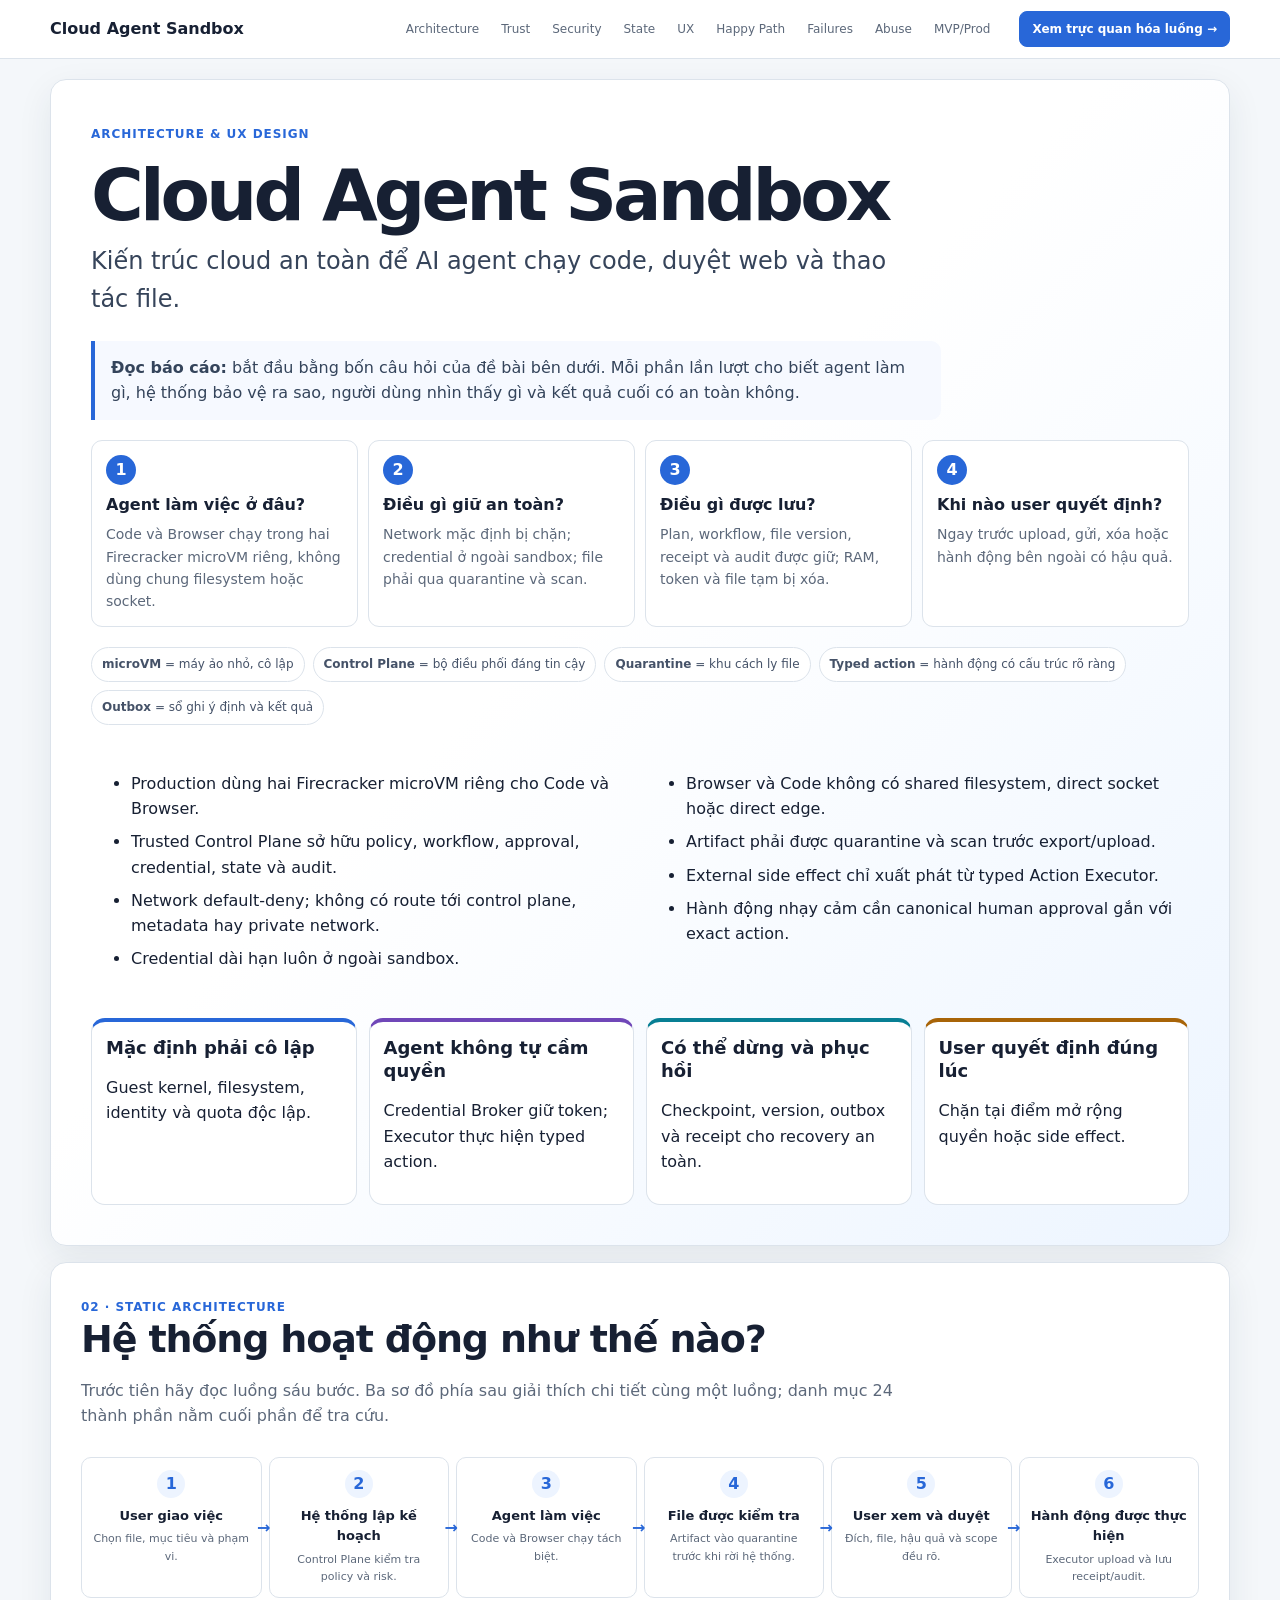
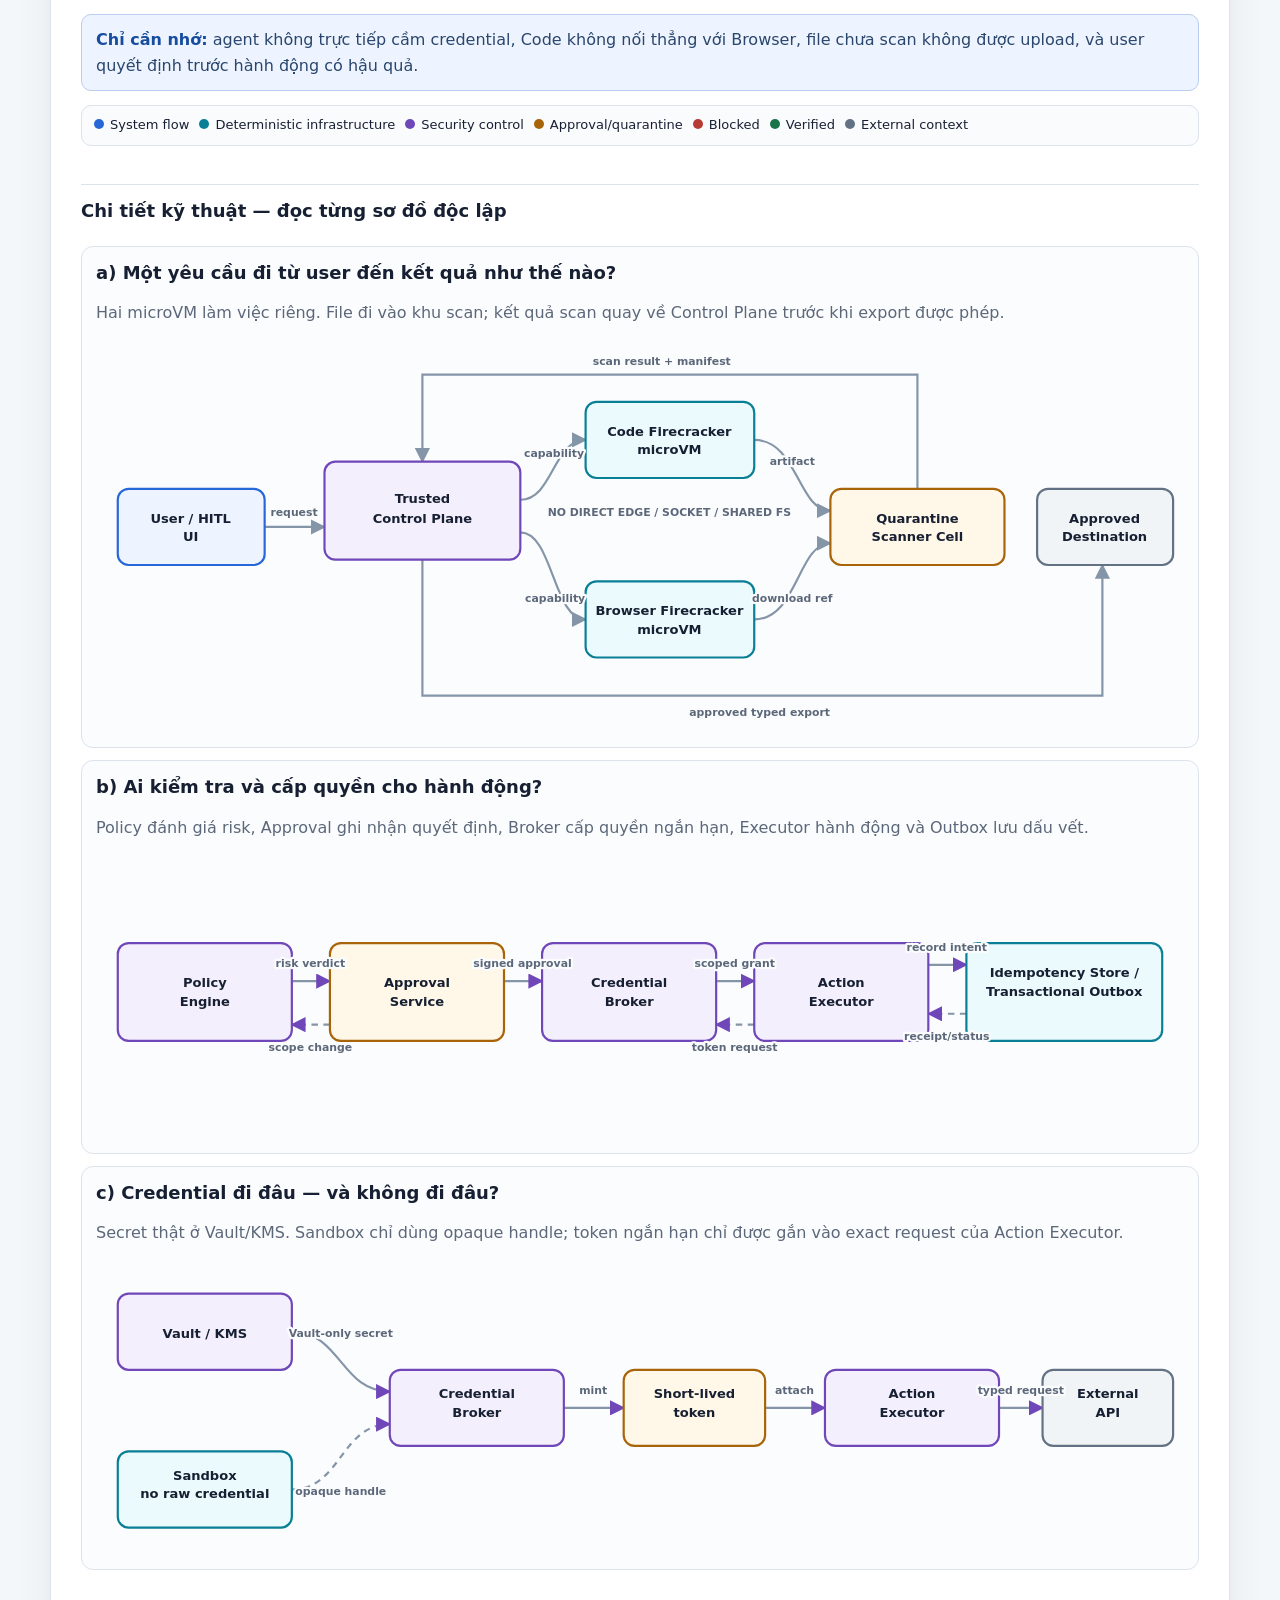
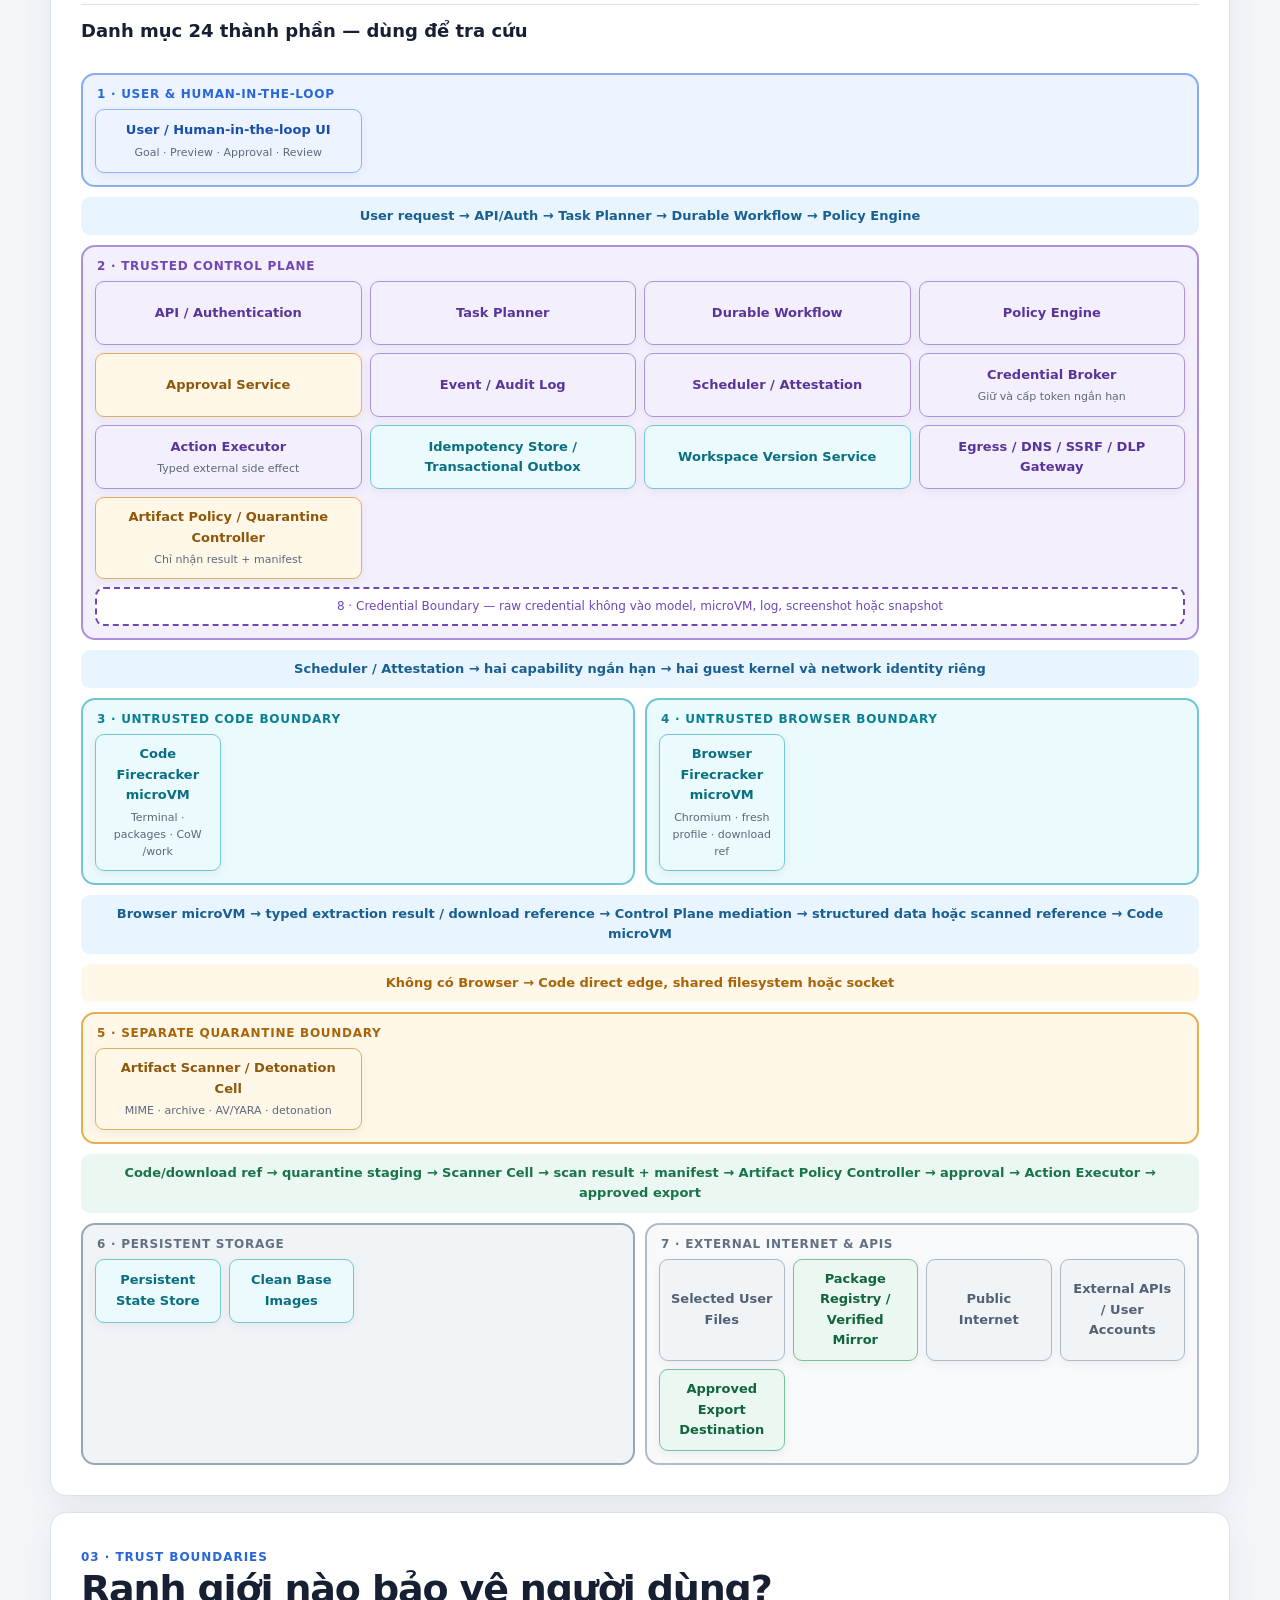
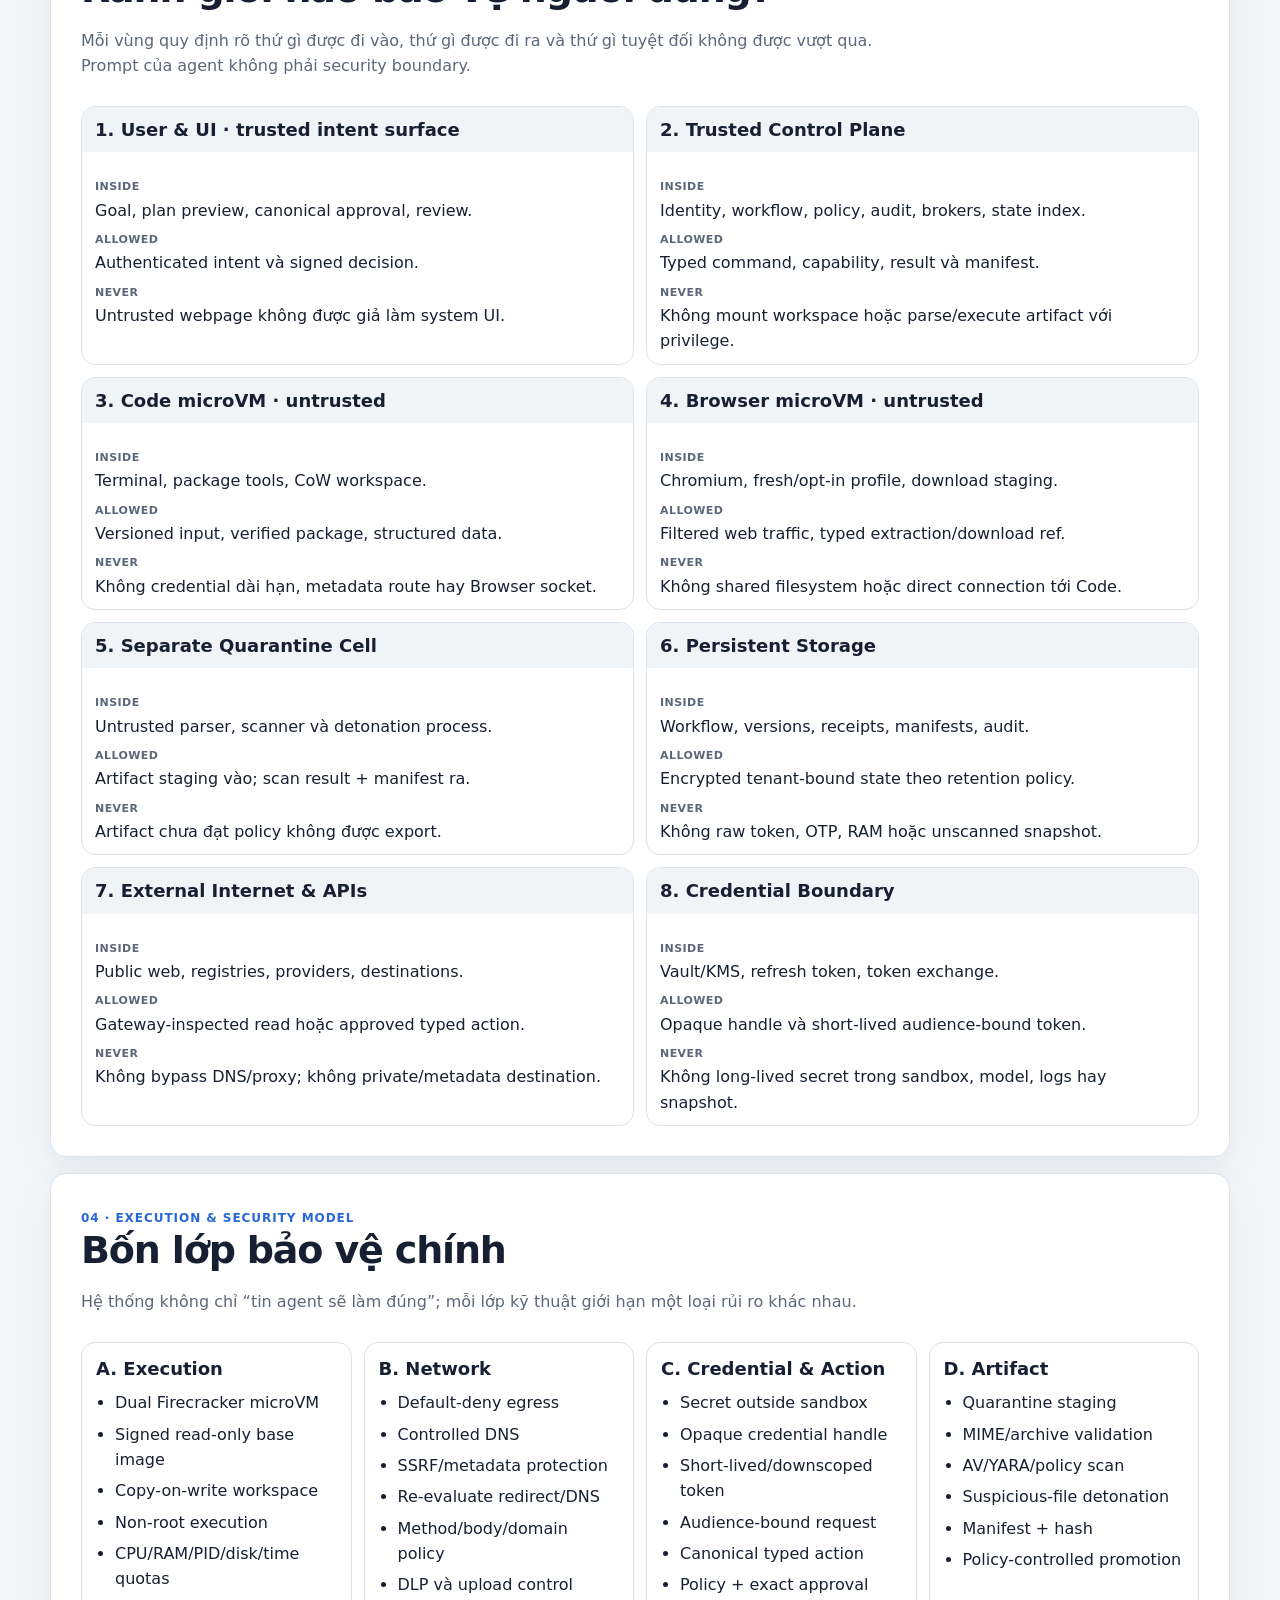
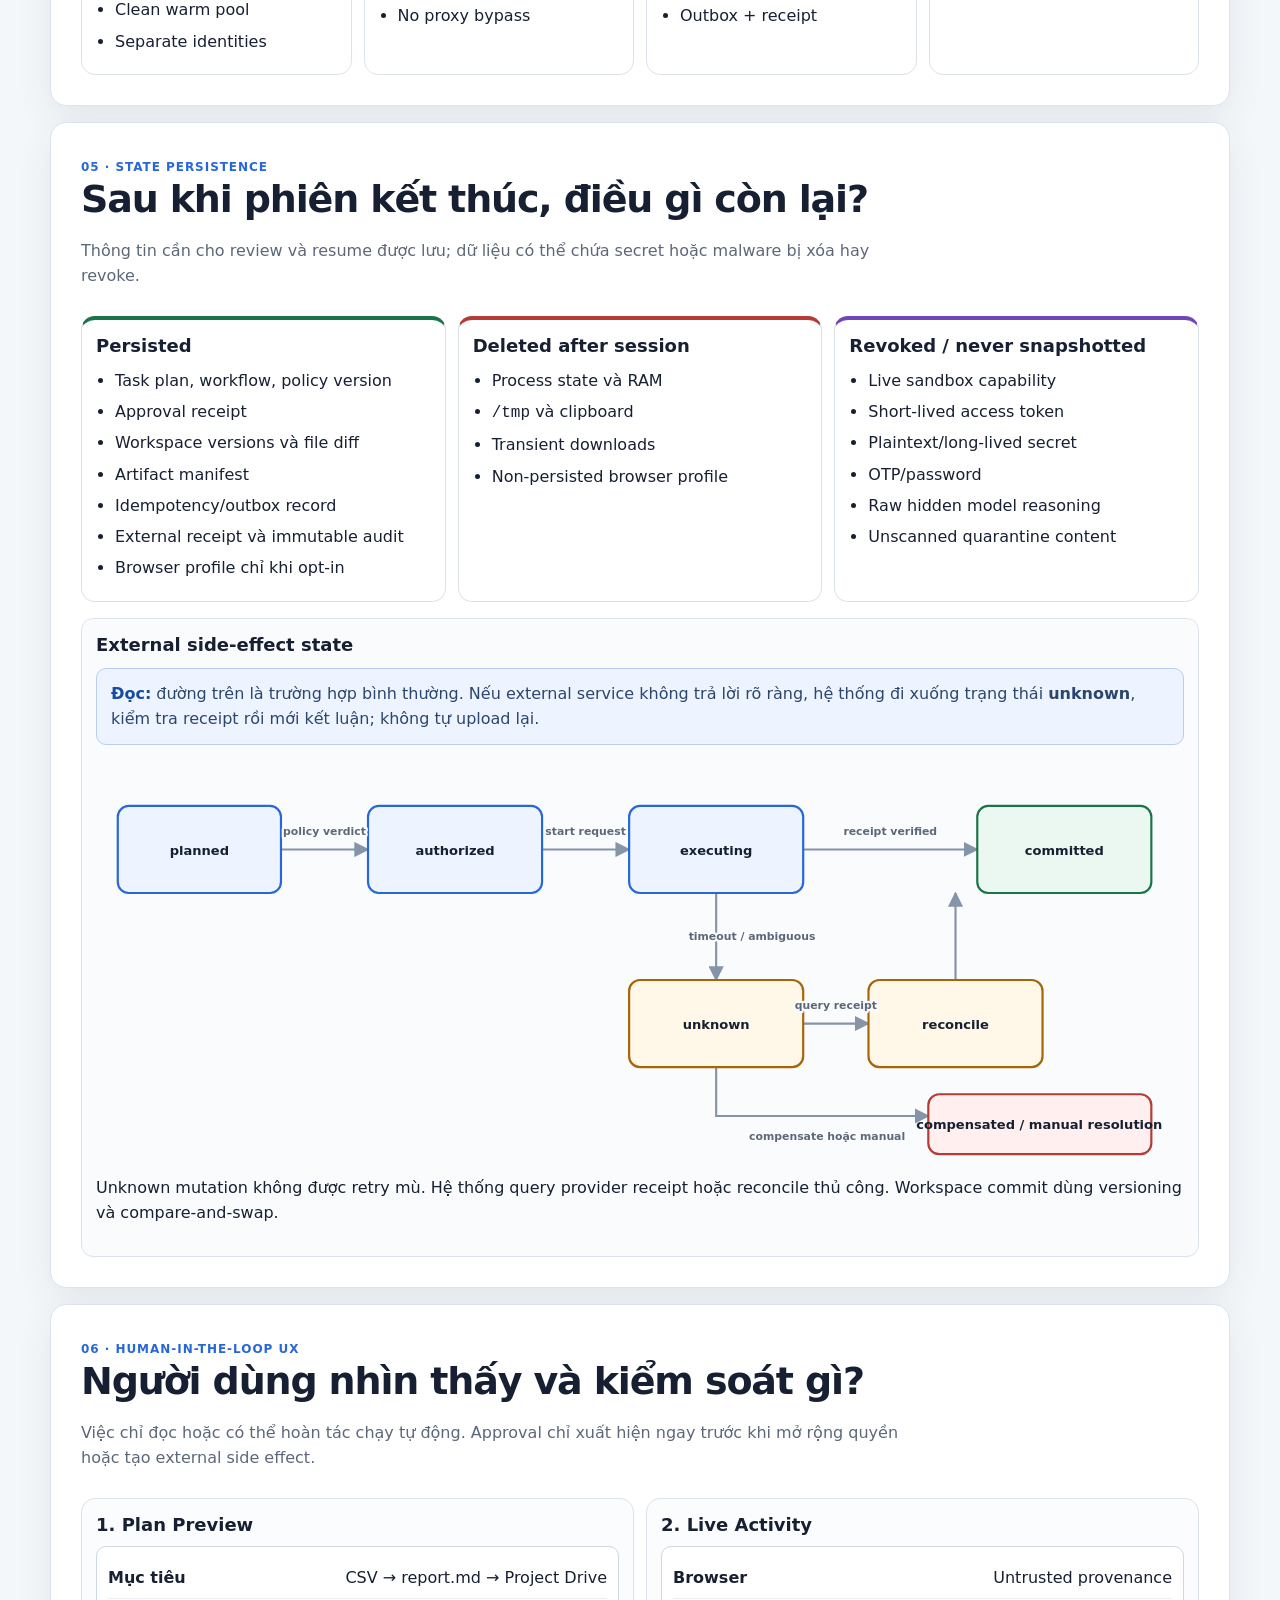
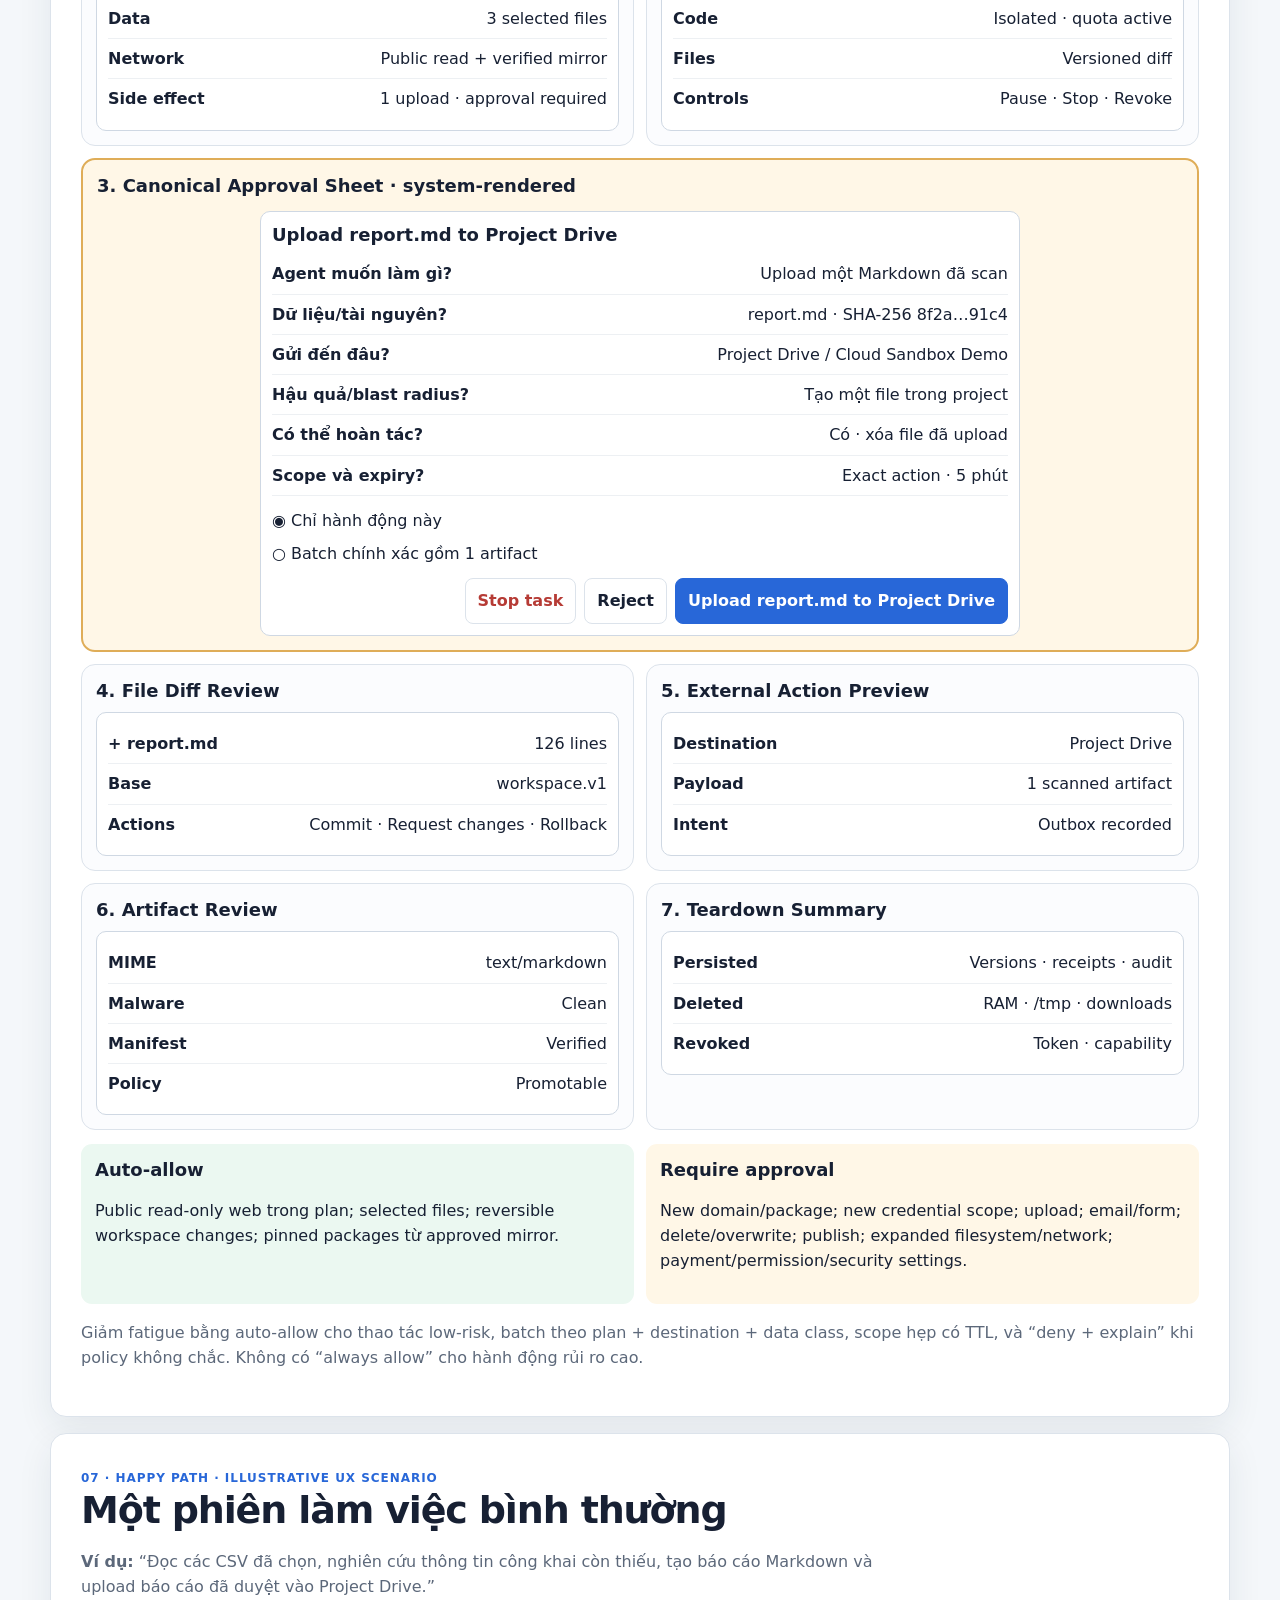
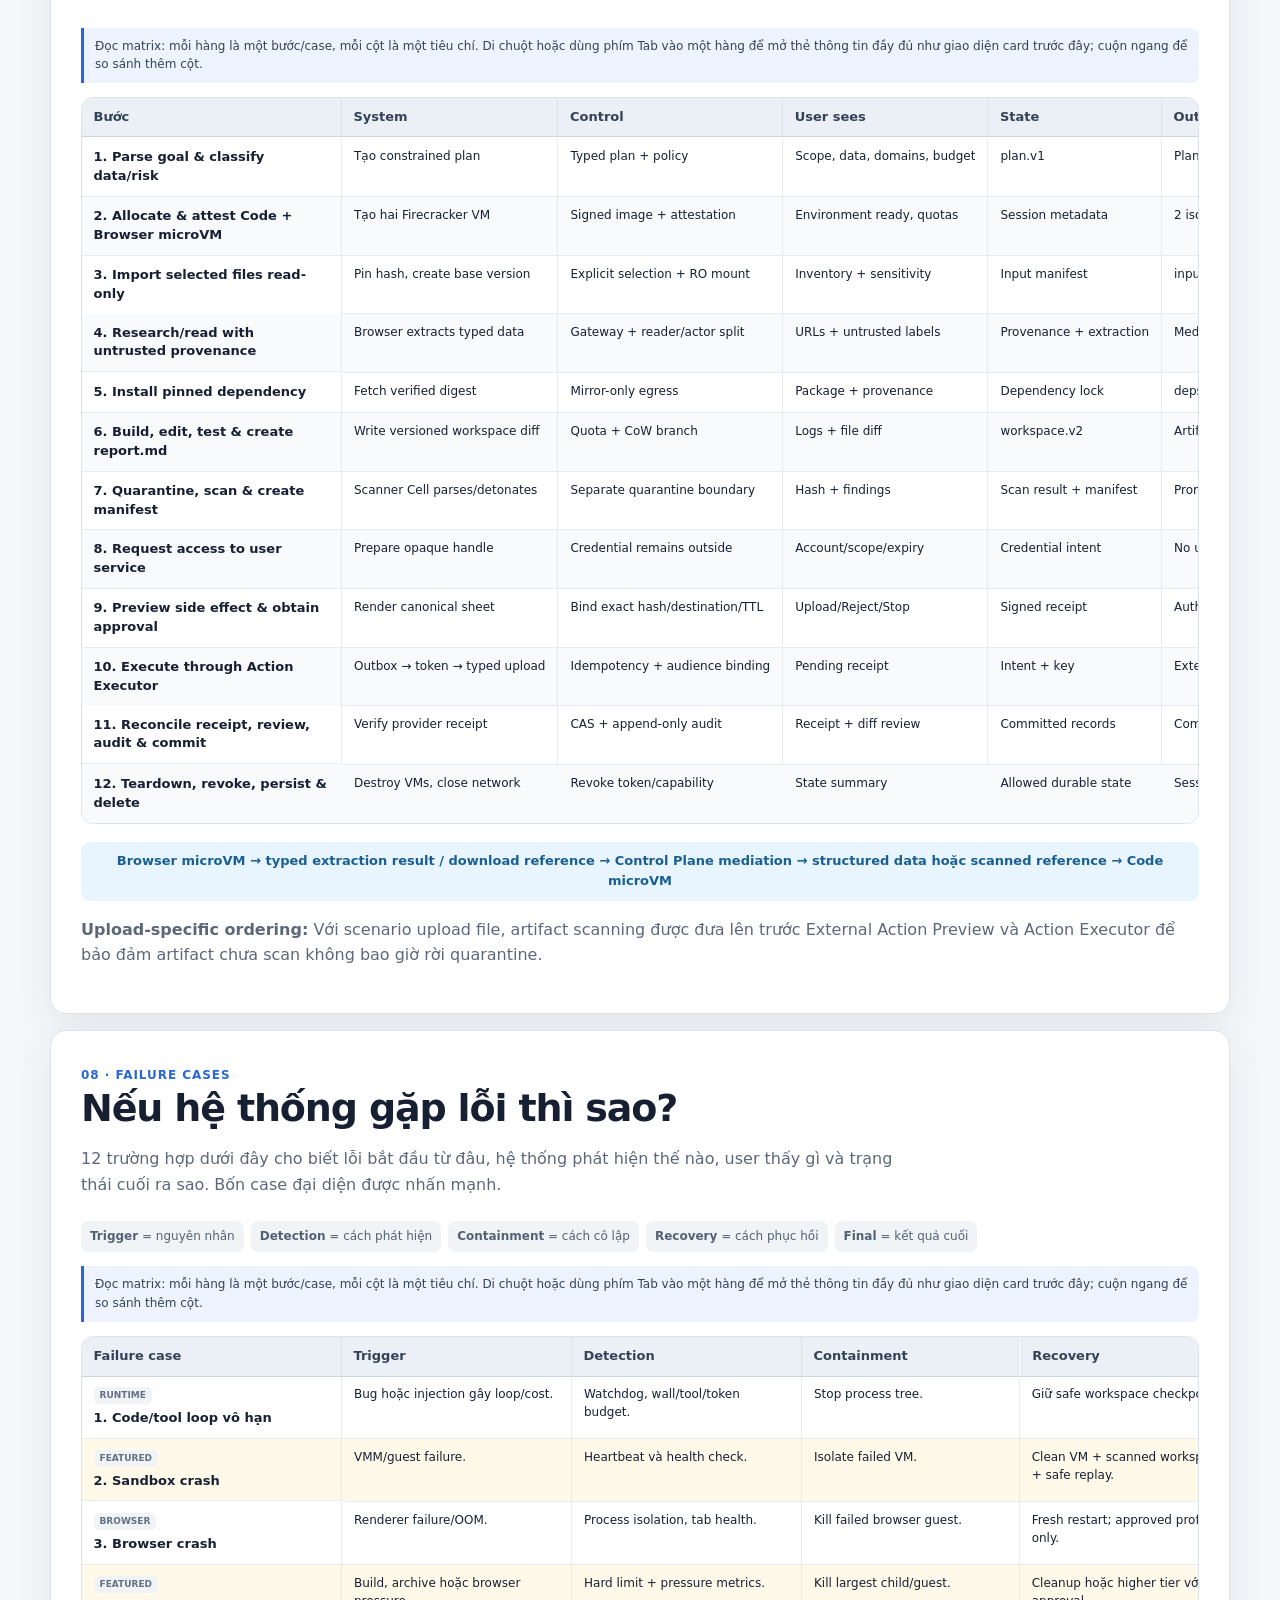
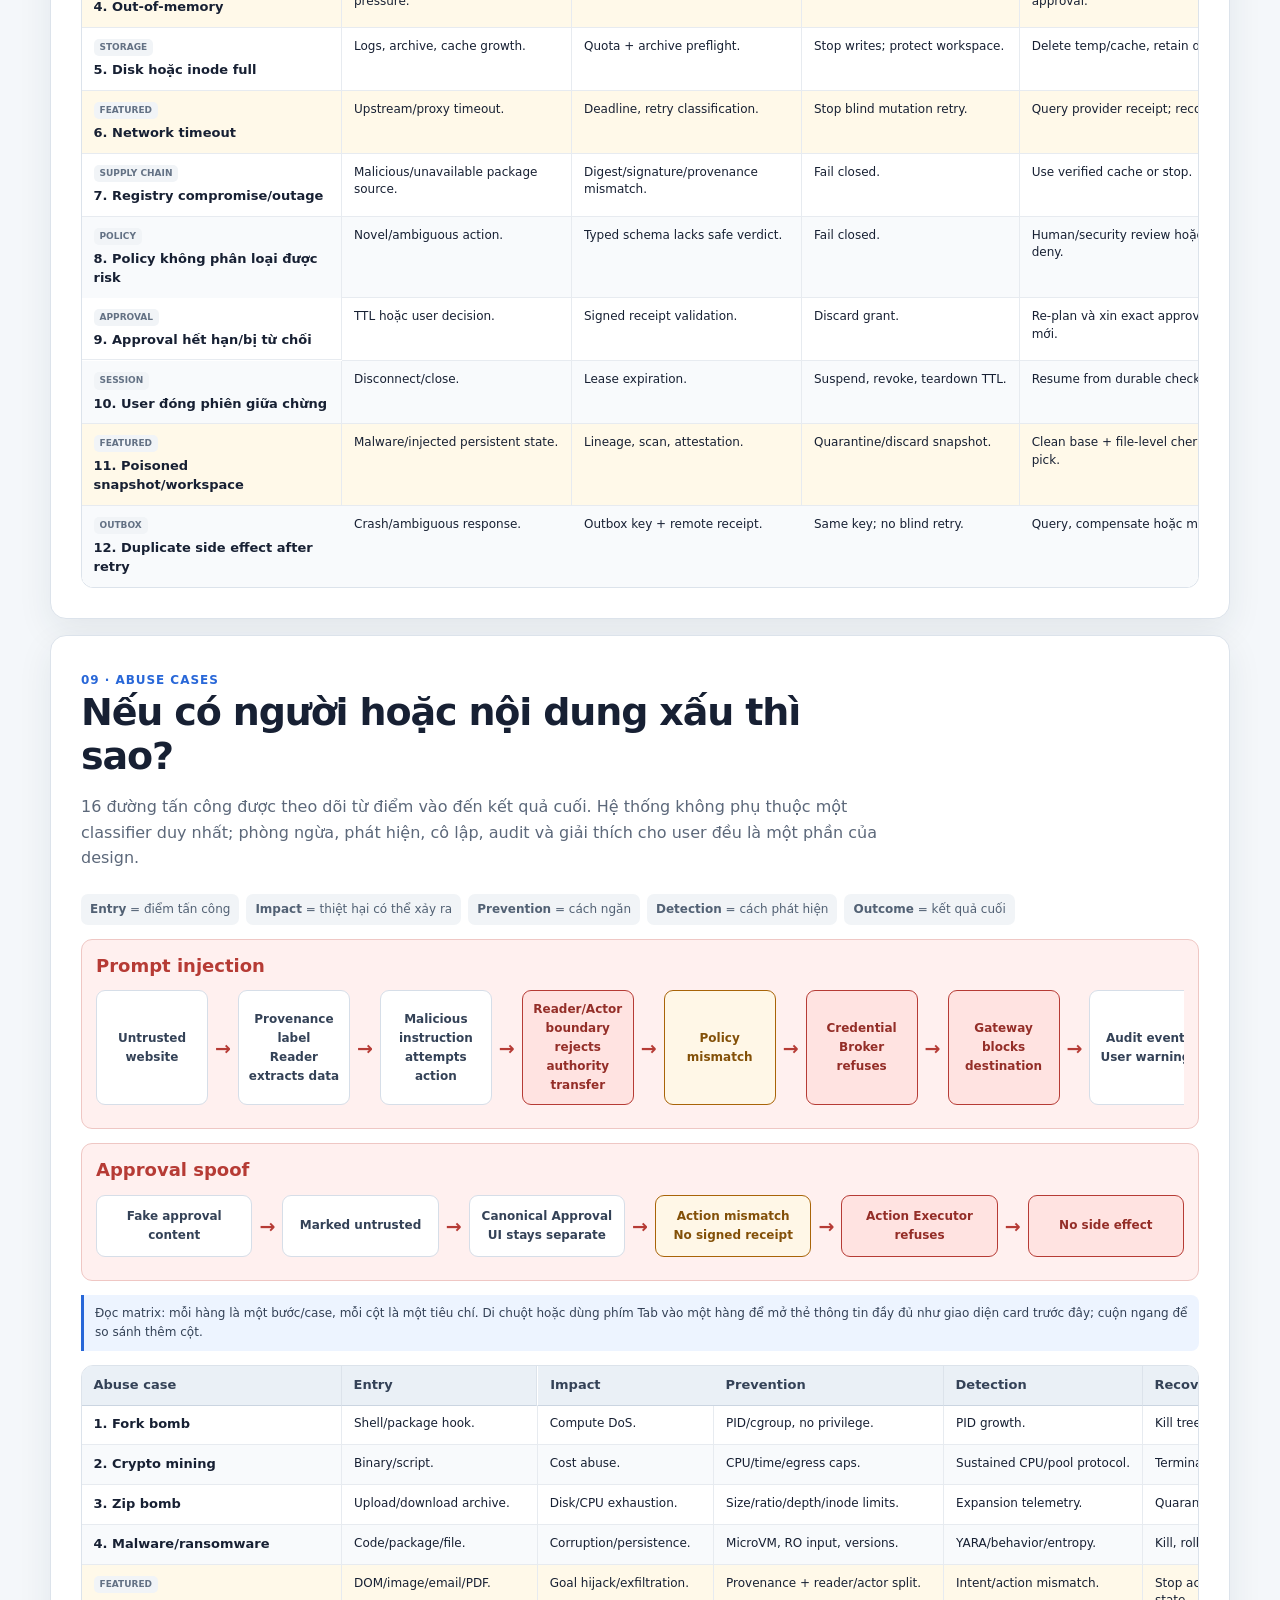
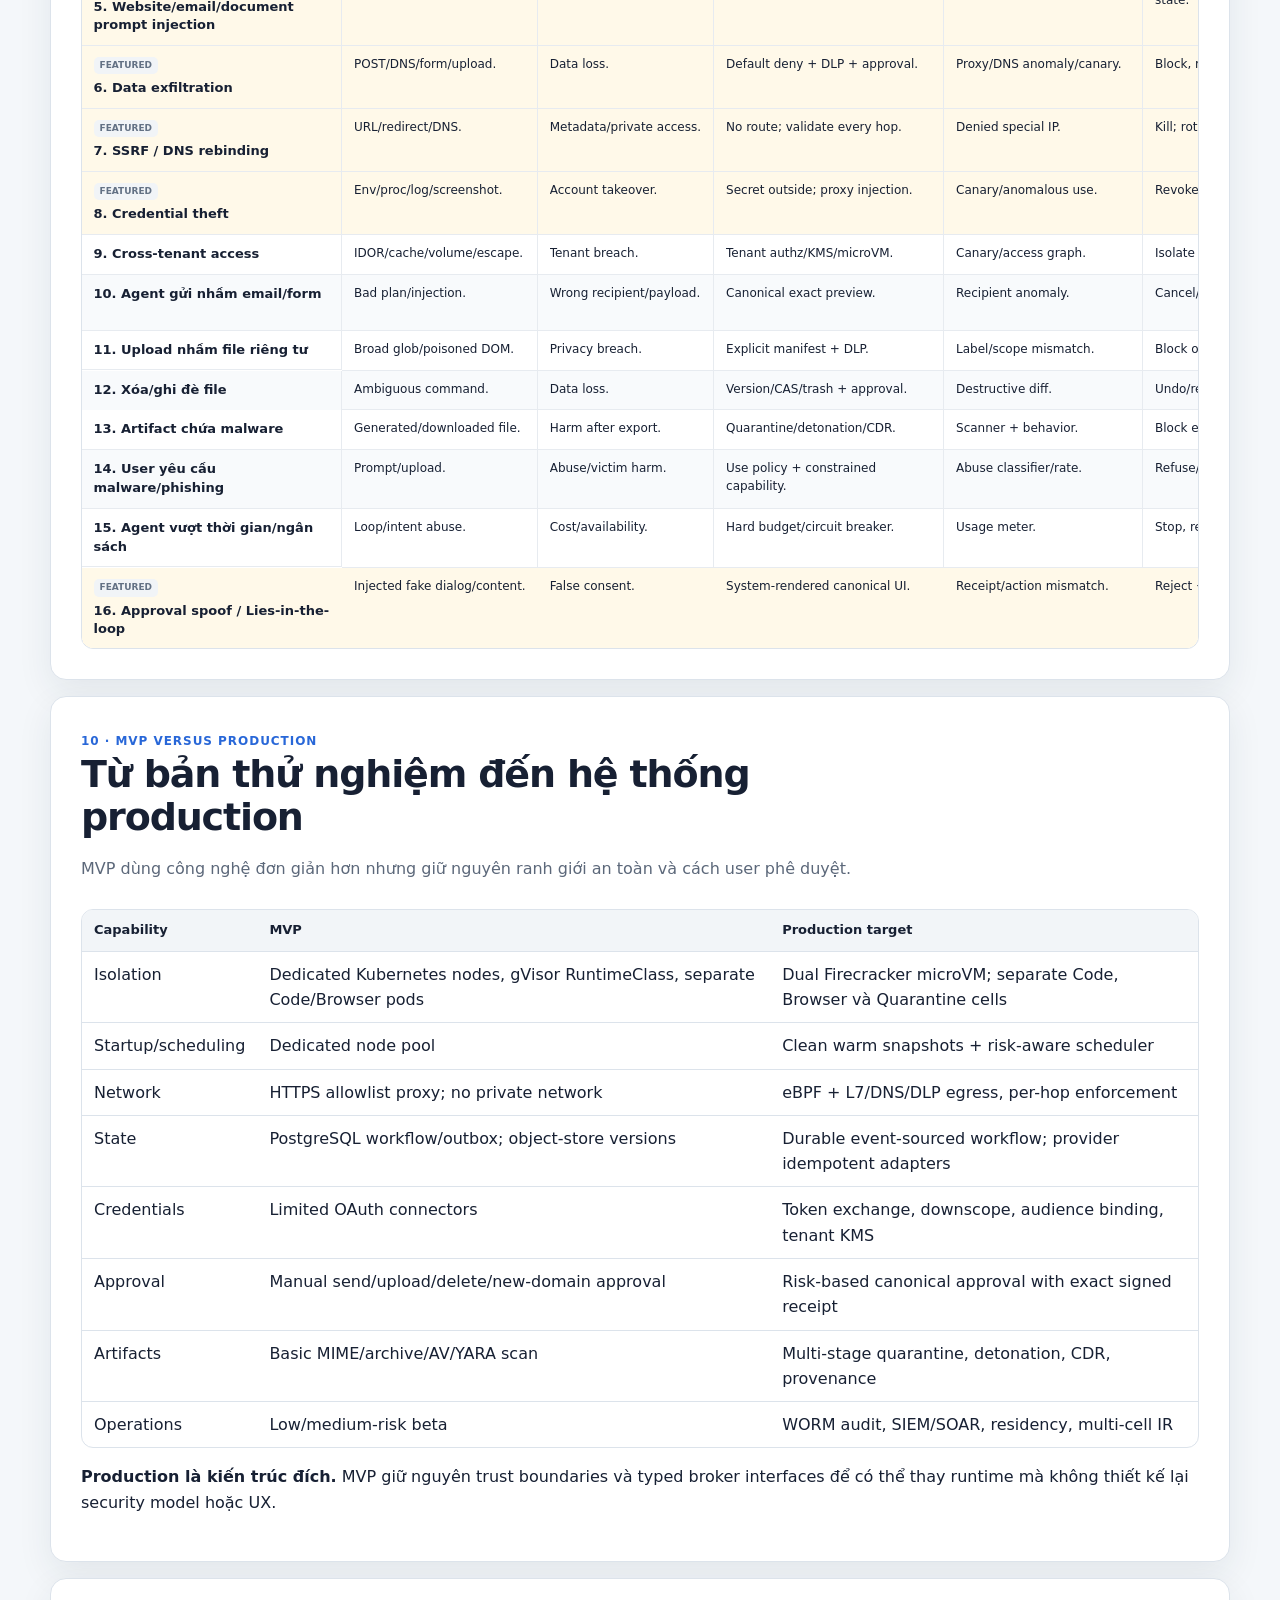
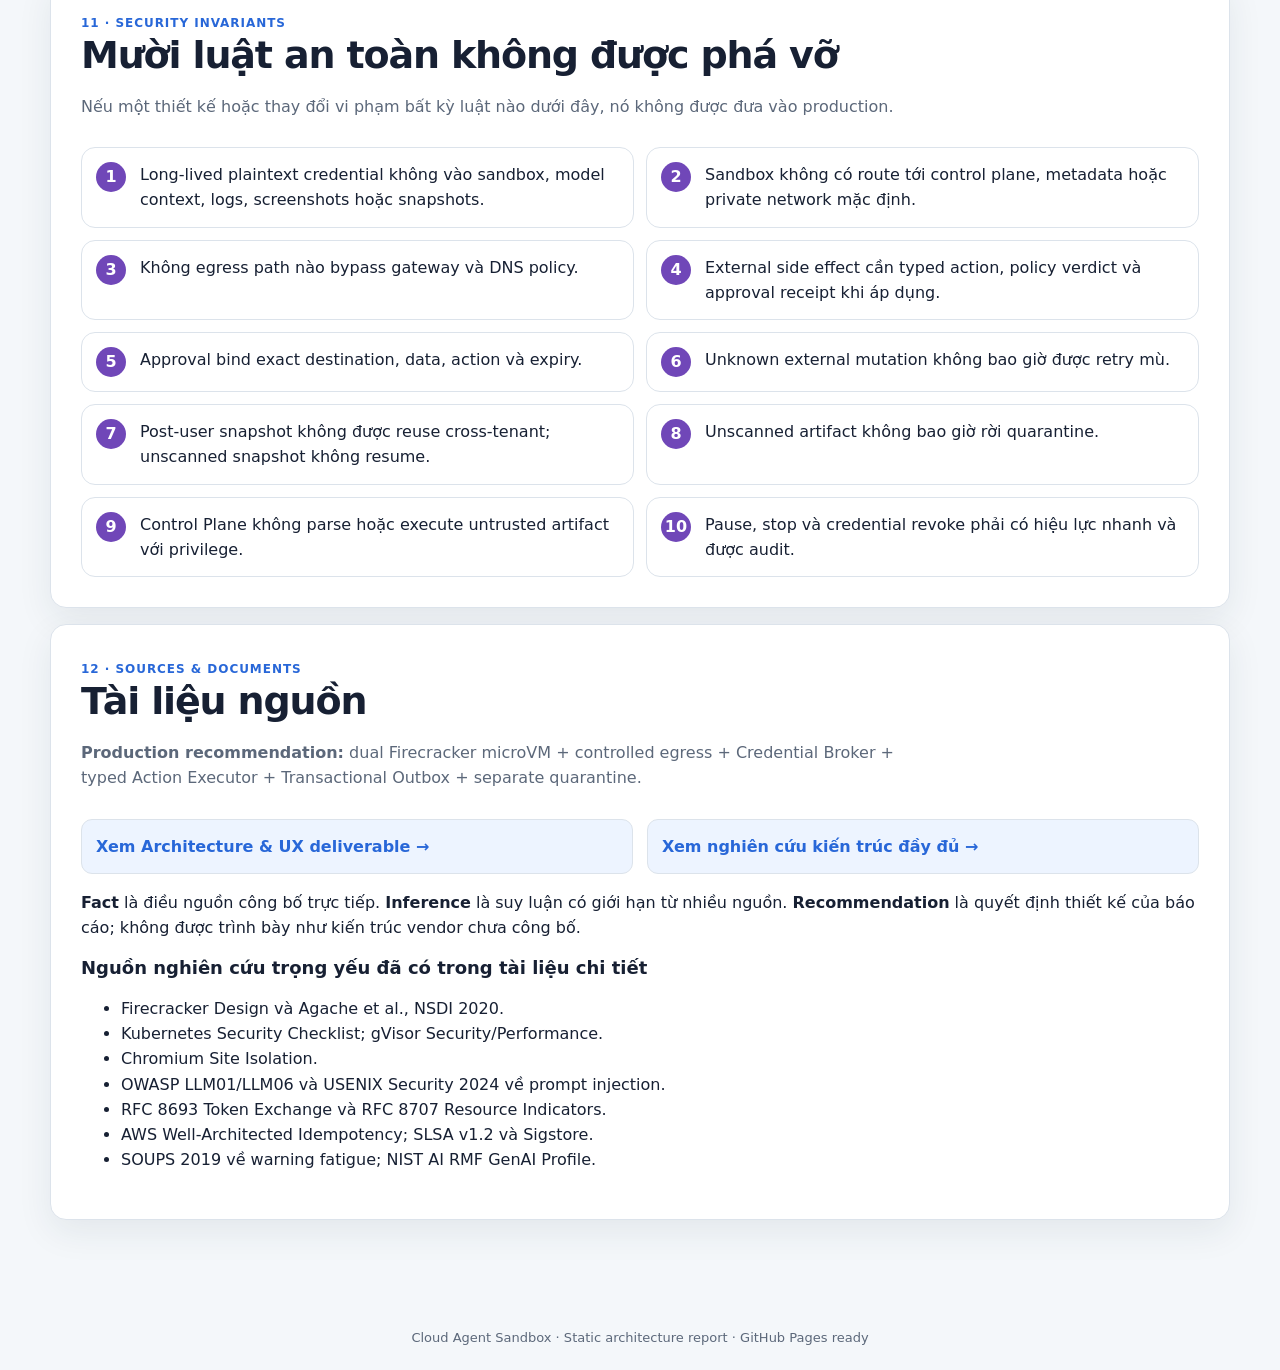
==== commit 6664e73b: "no message" ====
--- a/index.html
+++ b/index.html
@@ -167,6 +167,33 @@
     th,td{padding:10px 12px;border-bottom:1px solid var(--line);vertical-align:top;text-align:left}
     th{background:#f2f5f8;font-size:13px}
     tr:last-child td{border:0}
+    .matrix-wrap{position:relative;overflow-x:auto;margin-top:14px;border:1px solid var(--line);border-radius:12px;background:#fff}
+    .matrix-table{width:max-content;min-width:100%;border-collapse:separate;border-spacing:0;font-size:12px;line-height:1.45}
+    .matrix-table th{position:sticky;z-index:2;top:0;min-width:155px;padding:10px 12px;border-right:1px solid var(--line);border-bottom:1px solid #cbd5e1;background:#eaf0f6;color:#344257;white-space:nowrap}
+    .matrix-table td{min-width:155px;max-width:230px;padding:10px 12px;border-right:1px solid #e7ebf0;border-bottom:1px solid #e7ebf0}
+    .matrix-table th:first-child,.matrix-table td:first-child{position:sticky;z-index:1;left:0;min-width:230px;max-width:260px;background:#fff}
+    .matrix-table th:first-child{z-index:3;background:#eaf0f6}
+    .matrix-table tbody tr:nth-child(even) td{background:#f8fafc}
+    .matrix-table tbody tr:nth-child(even) td:first-child{background:#f8fafc}
+    .matrix-table tbody tr.featured-row td{background:#fff9e9}
+    .matrix-table tbody tr.featured-row td:first-child{background:#fff9e9}
+    .matrix-case-title{display:block;color:var(--ink);font-size:13px;font-weight:850}
+    .matrix-case-tag{display:inline-block;margin-bottom:5px;padding:2px 6px;border-radius:5px;background:var(--gray-bg);color:var(--gray);font-size:9px;font-weight:850;text-transform:uppercase}
+    .matrix-cell-text{display:-webkit-box;overflow:hidden;-webkit-box-orient:vertical;-webkit-line-clamp:3;line-clamp:3}
+    .matrix-table tbody tr{cursor:help}
+    .matrix-table tbody tr:hover td,.matrix-table tbody tr:focus td{background:var(--blue-bg);outline:1px solid rgba(40,103,216,.22);outline-offset:-1px}
+    .matrix-table tbody tr:hover td:first-child,.matrix-table tbody tr:focus td:first-child{background:var(--blue-bg)}
+    .matrix-hint{margin:8px 0 10px;padding:9px 11px;border-left:3px solid var(--blue);border-radius:0 8px 8px 0;background:var(--blue-bg);color:#344257;font-size:12px}
+    .matrix-row-card{position:fixed;z-index:1000;width:min(440px,calc(100vw - 24px));max-height:min(70vh,560px);overflow:auto;padding:14px;border:1px solid #b8c7d8;border-radius:12px;background:#fff;color:var(--ink);box-shadow:0 18px 45px rgba(23,32,51,.24);font-size:13px;line-height:1.45;pointer-events:none}
+    .matrix-row-card[hidden]{display:none}
+    .matrix-row-card h3{margin:0 0 10px;padding-right:60px;font-size:16px}
+    .matrix-row-card dl{display:grid;grid-template-columns:118px 1fr;gap:0;margin:0}
+    .matrix-row-card dt,.matrix-row-card dd{margin:0;padding:7px 0;border-bottom:1px solid #e7ebf0}
+    .matrix-row-card dt{color:var(--muted);font-size:11px;font-weight:850;text-transform:uppercase}
+    .matrix-row-card dd{font-size:13px}
+    .matrix-row-card .matrix-case-tag{float:right;margin:0}
+    .timeline[hidden],.case-grid[hidden]{display:none!important}
+    .sr-only{position:absolute;width:1px;height:1px;padding:0;margin:-1px;overflow:hidden;clip:rect(0,0,0,0);white-space:nowrap;border:0}
     .invariant-grid{grid-template-columns:repeat(2,1fr);counter-reset:inv}
     .invariant{display:grid;grid-template-columns:34px 1fr;gap:10px;align-items:start}
     .invariant:before{counter-increment:inv;content:counter(inv);display:grid;place-items:center;width:30px;height:30px;border-radius:50%;background:var(--violet);color:#fff;font-weight:900}
@@ -231,7 +258,7 @@
       <span class="eyebrow">Architecture &amp; UX Design </span>
       <h1>Cloud Agent Sandbox</h1>
       <p class="lead">Kiến trúc cloud an toàn để AI agent chạy code, duyệt web và thao tác file.</p>
-      <p class="audience-note"><strong>Cách đọc báo cáo:</strong> bắt đầu bằng bốn câu hỏi của đề bài bên dưới. Mỗi phần lần lượt cho biết agent làm gì, hệ thống bảo vệ ra sao, người dùng nhìn thấy gì và kết quả cuối có an toàn không.</p>
+      <p class="audience-note"><strong>Đọc báo cáo:</strong> bắt đầu bằng bốn câu hỏi của đề bài bên dưới. Mỗi phần lần lượt cho biết agent làm gì, hệ thống bảo vệ ra sao, người dùng nhìn thấy gì và kết quả cuối có an toàn không.</p>
       <div class="assignment-map">
         <article class="assignment-card"><span>1</span><h3>Agent làm việc ở đâu?</h3><p>Code và Browser chạy trong hai Firecracker microVM riêng, không dùng chung filesystem hoặc socket.</p></article>
         <article class="assignment-card"><span>2</span><h3>Điều gì giữ an toàn?</h3><p>Network mặc định bị chặn; credential ở ngoài sandbox; file phải qua quarantine và scan.</p></article>
@@ -411,7 +438,7 @@
       </div>
       <div class="state-machine">
         <h3>External side-effect state</h3>
-        <div class="remember"><strong>Cách đọc:</strong> đường trên là trường hợp bình thường. Nếu external service không trả lời rõ ràng, hệ thống đi xuống trạng thái <b>unknown</b>, kiểm tra receipt rồi mới kết luận; không tự upload lại.</div>
+        <div class="remember"><strong>Đọc:</strong> đường trên là trường hợp bình thường. Nếu external service không trả lời rõ ràng, hệ thống đi xuống trạng thái <b>unknown</b>, kiểm tra receipt rồi mới kết luận; không tự upload lại.</div>
         <svg class="state-svg" viewBox="0 0 1000 370" role="img" aria-labelledby="state-title state-desc">
           <title id="state-title">State machine cho external side effect</title>
           <desc id="state-desc">Luồng chính từ planned tới committed. Từ executing có thể chuyển sang unknown. Unknown đi qua reconcile để committed hoặc đi tới compensated và manual resolution.</desc>
@@ -566,7 +593,7 @@
     </section>
 
     <section id="sources">
-      <div class="section-head"><span class="eyebrow">12 · Sources &amp; Documents</span><h2>Tài liệu nguồn và cách kiểm chứng</h2><p><b>Production recommendation:</b> dual Firecracker microVM + controlled egress + Credential Broker + typed Action Executor + Transactional Outbox + separate quarantine.</p></div>
+      <div class="section-head"><span class="eyebrow">12 · Sources &amp; Documents</span><h2>Tài liệu nguồn </h2><p><b>Production recommendation:</b> dual Firecracker microVM + controlled egress + Credential Broker + typed Action Executor + Transactional Outbox + separate quarantine.</p></div>
       <div class="sources">
         <article class="source-card">
           <a class="source-link" href="./document.html?doc=deliverable">Xem Architecture &amp; UX deliverable →</a>
@@ -581,5 +608,182 @@
     </section>
   </main>
   <footer>Cloud Agent Sandbox · Static architecture report · GitHub Pages ready</footer>
+  <script>
+    (() => {
+      const rowCard = document.createElement("aside");
+      rowCard.className = "matrix-row-card";
+      rowCard.hidden = true;
+      rowCard.setAttribute("aria-live", "polite");
+      document.body.appendChild(rowCard);
+
+      const hideRowCard = () => {
+        rowCard.hidden = true;
+      };
+
+      const showRowCard = (trigger, item, headers) => {
+        rowCard.replaceChildren();
+
+        if (item.tag) {
+          const badge = document.createElement("span");
+          badge.className = "matrix-case-tag";
+          badge.textContent = item.tag;
+          rowCard.appendChild(badge);
+        }
+
+        const title = document.createElement("h3");
+        title.textContent = item.title;
+        rowCard.appendChild(title);
+
+        const details = document.createElement("dl");
+        item.values.forEach((value, index) => {
+          const term = document.createElement("dt");
+          term.textContent = headers[index + 1];
+          const description = document.createElement("dd");
+          description.textContent = value || "—";
+          details.append(term, description);
+        });
+        rowCard.appendChild(details);
+        rowCard.hidden = false;
+
+        const triggerRect = trigger.getBoundingClientRect();
+        const cardRect = rowCard.getBoundingClientRect();
+        const left = Math.max(12, Math.min(triggerRect.left + 36, window.innerWidth - cardRect.width - 12));
+        const below = triggerRect.bottom + 8;
+        const top = below + cardRect.height <= window.innerHeight - 12
+          ? below
+          : Math.max(12, triggerRect.top - cardRect.height - 8);
+        rowCard.style.left = `${left}px`;
+        rowCard.style.top = `${top}px`;
+      };
+
+      const cellText = (element, labelSelector) => {
+        const clone = element.cloneNode(true);
+        const label = clone.querySelector(labelSelector);
+        if (label) label.remove();
+        return clone.textContent.trim();
+      };
+
+      const createMatrix = ({source, caption, headers, rows}) => {
+        if (!source || !rows.length) return;
+
+        const wrap = document.createElement("div");
+        wrap.className = "matrix-wrap";
+        wrap.tabIndex = 0;
+        wrap.setAttribute("role", "region");
+        wrap.setAttribute("aria-label", caption);
+
+        const table = document.createElement("table");
+        table.className = "matrix-table";
+
+        const tableCaption = document.createElement("caption");
+        tableCaption.className = "sr-only";
+        tableCaption.textContent = caption;
+        table.appendChild(tableCaption);
+
+        const head = document.createElement("thead");
+        const headRow = document.createElement("tr");
+        headers.forEach((header) => {
+          const th = document.createElement("th");
+          th.scope = "col";
+          th.textContent = header;
+          headRow.appendChild(th);
+        });
+        head.appendChild(headRow);
+        table.appendChild(head);
+
+        const body = document.createElement("tbody");
+        rows.forEach((item) => {
+          const {title, tag, values, featured} = item;
+          const row = document.createElement("tr");
+          if (featured) row.className = "featured-row";
+          row.tabIndex = 0;
+          row.setAttribute("aria-label", `Xem chi tiết: ${title}`);
+          row.addEventListener("mouseenter", () => showRowCard(row, item, headers));
+          row.addEventListener("mouseleave", hideRowCard);
+          row.addEventListener("focus", () => showRowCard(row, item, headers));
+          row.addEventListener("blur", hideRowCard);
+
+          const titleCell = document.createElement("td");
+          if (tag) {
+            const badge = document.createElement("span");
+            badge.className = "matrix-case-tag";
+            badge.textContent = tag;
+            titleCell.appendChild(badge);
+          }
+          const strong = document.createElement("strong");
+          strong.className = "matrix-case-title";
+          strong.textContent = title;
+          titleCell.appendChild(strong);
+          row.appendChild(titleCell);
+
+          values.forEach((value) => {
+            const td = document.createElement("td");
+            const fullValue = value || "—";
+            const text = document.createElement("span");
+            text.className = "matrix-cell-text";
+            text.textContent = fullValue;
+            td.appendChild(text);
+            row.appendChild(td);
+          });
+          body.appendChild(row);
+        });
+        table.appendChild(body);
+        wrap.appendChild(table);
+
+        const hint = document.createElement("p");
+        hint.className = "matrix-hint";
+        hint.textContent = "Đọc matrix: mỗi hàng là một bước/case, mỗi cột là một tiêu chí. Di chuột hoặc dùng phím Tab vào một hàng để mở thẻ thông tin đầy đủ như giao diện card trước đây; cuộn ngang để so sánh thêm cột.";
+        source.before(hint, wrap);
+        source.remove();
+      };
+
+      const happySource = document.querySelector("#happy .timeline");
+      const happyRows = [...document.querySelectorAll("[data-happy-step]")].map((step) => ({
+        title: `${step.querySelector(".step-no").textContent}. ${step.querySelector("h3").textContent}`,
+        values: [...step.querySelectorAll(".step-meta > div")].map((item) => cellText(item, "b")),
+        featured: false
+      }));
+      createMatrix({
+        source: happySource,
+        caption: "Happy Path matrix",
+        headers: ["Bước", "System", "Control", "User sees", "State", "Outcome"],
+        rows: happyRows
+      });
+
+      const caseRows = (selector, fields) => [...document.querySelectorAll(selector)].map((item) => {
+        const values = {};
+        item.querySelectorAll("dt").forEach((term) => {
+          values[term.textContent.trim()] = term.nextElementSibling?.textContent.trim() || "";
+        });
+        return {
+          title: item.querySelector("h3").textContent.trim(),
+          tag: item.querySelector(".tag")?.textContent.trim() || "",
+          values: fields.map((field) => values[field] || ""),
+          featured: item.classList.contains("emphasis")
+        };
+      });
+
+      const failureSource = document.querySelector("#failures .case-grid");
+      const failureFields = ["Trigger", "Detection", "Containment", "Recovery", "UX", "Owner", "Final"];
+      createMatrix({
+        source: failureSource,
+        caption: "Failure Cases matrix",
+        headers: ["Failure case", ...failureFields],
+        rows: caseRows("[data-failure-case]", failureFields)
+      });
+
+      const abuseSource = document.querySelector("#abuse .case-grid");
+      const abuseFields = ["Entry", "Impact", "Prevention", "Detection", "Recovery", "UX", "Owner", "Outcome"];
+      createMatrix({
+        source: abuseSource,
+        caption: "Abuse Cases matrix",
+        headers: ["Abuse case", ...abuseFields],
+        rows: caseRows("[data-abuse-case]", abuseFields)
+      });
+
+      window.addEventListener("scroll", hideRowCard, {passive: true});
+      window.addEventListener("resize", hideRowCard);
+    })();
+  </script>
 </body>
 </html>
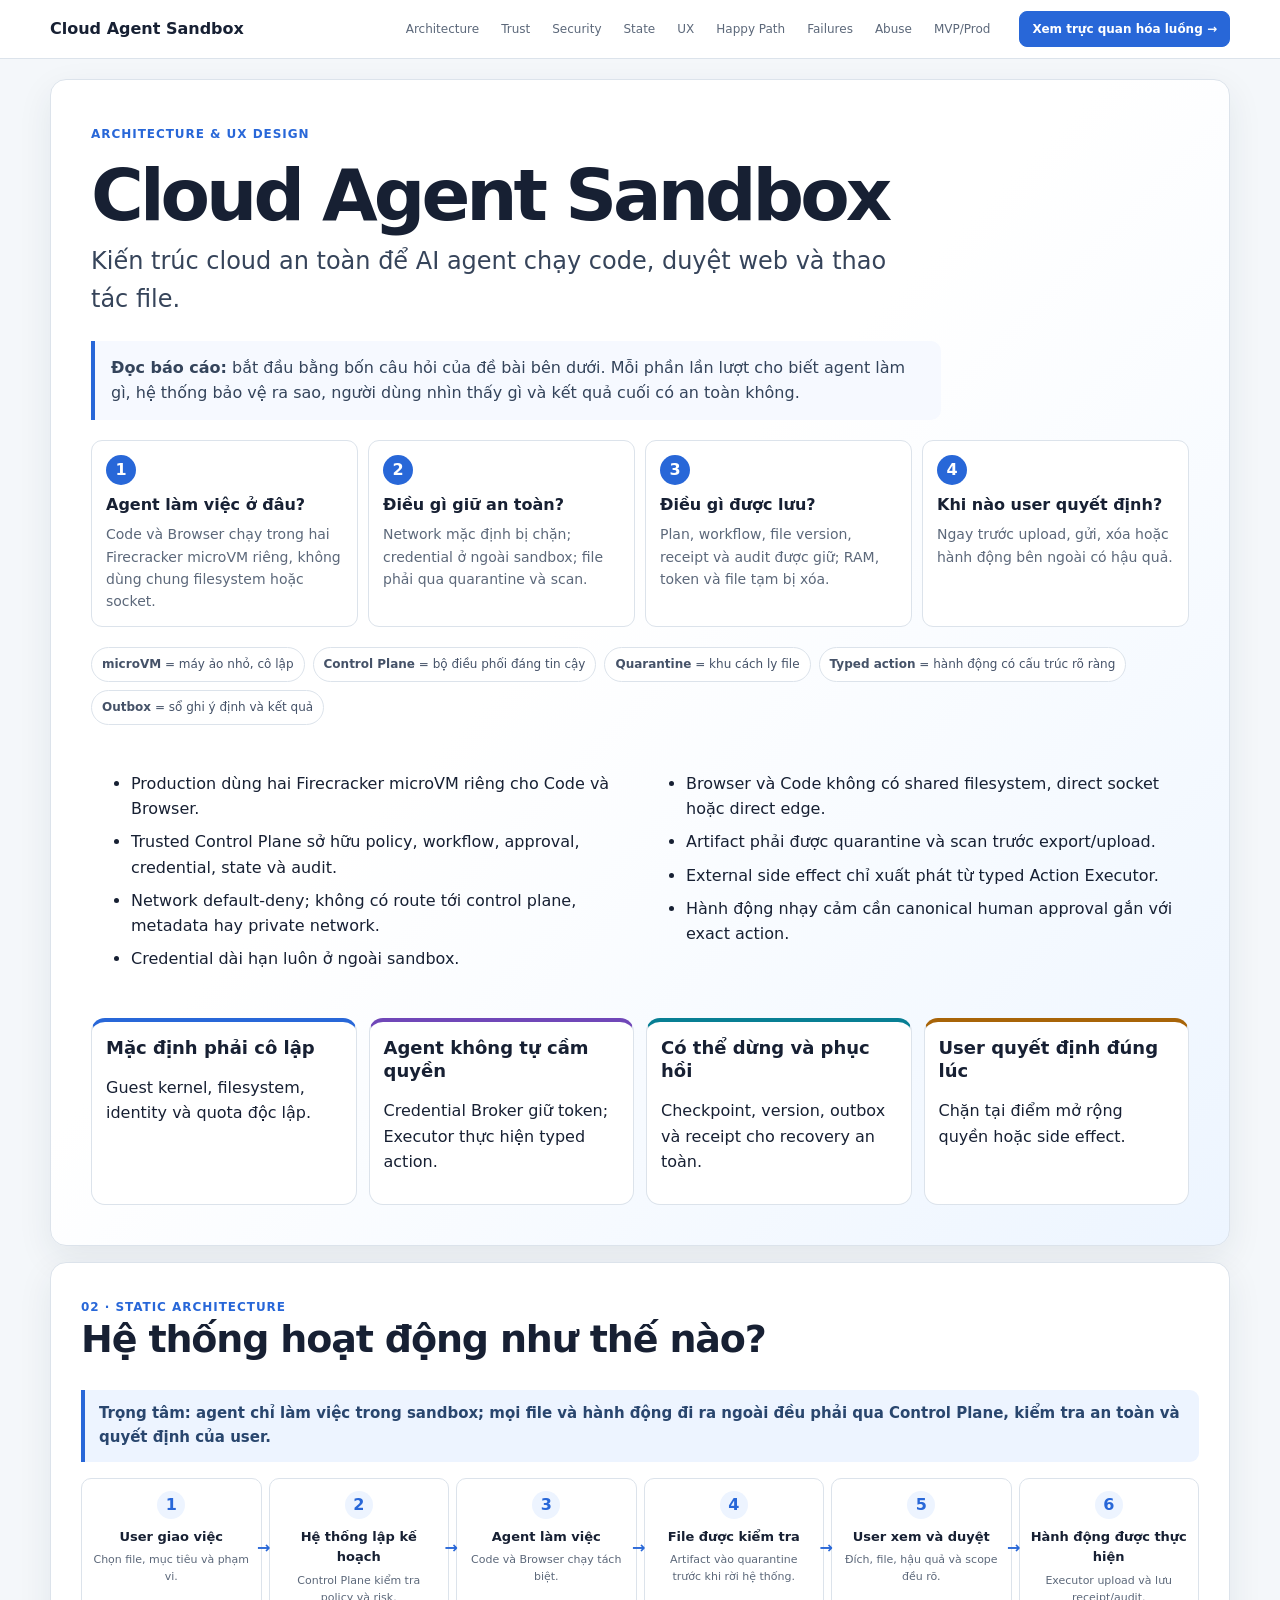
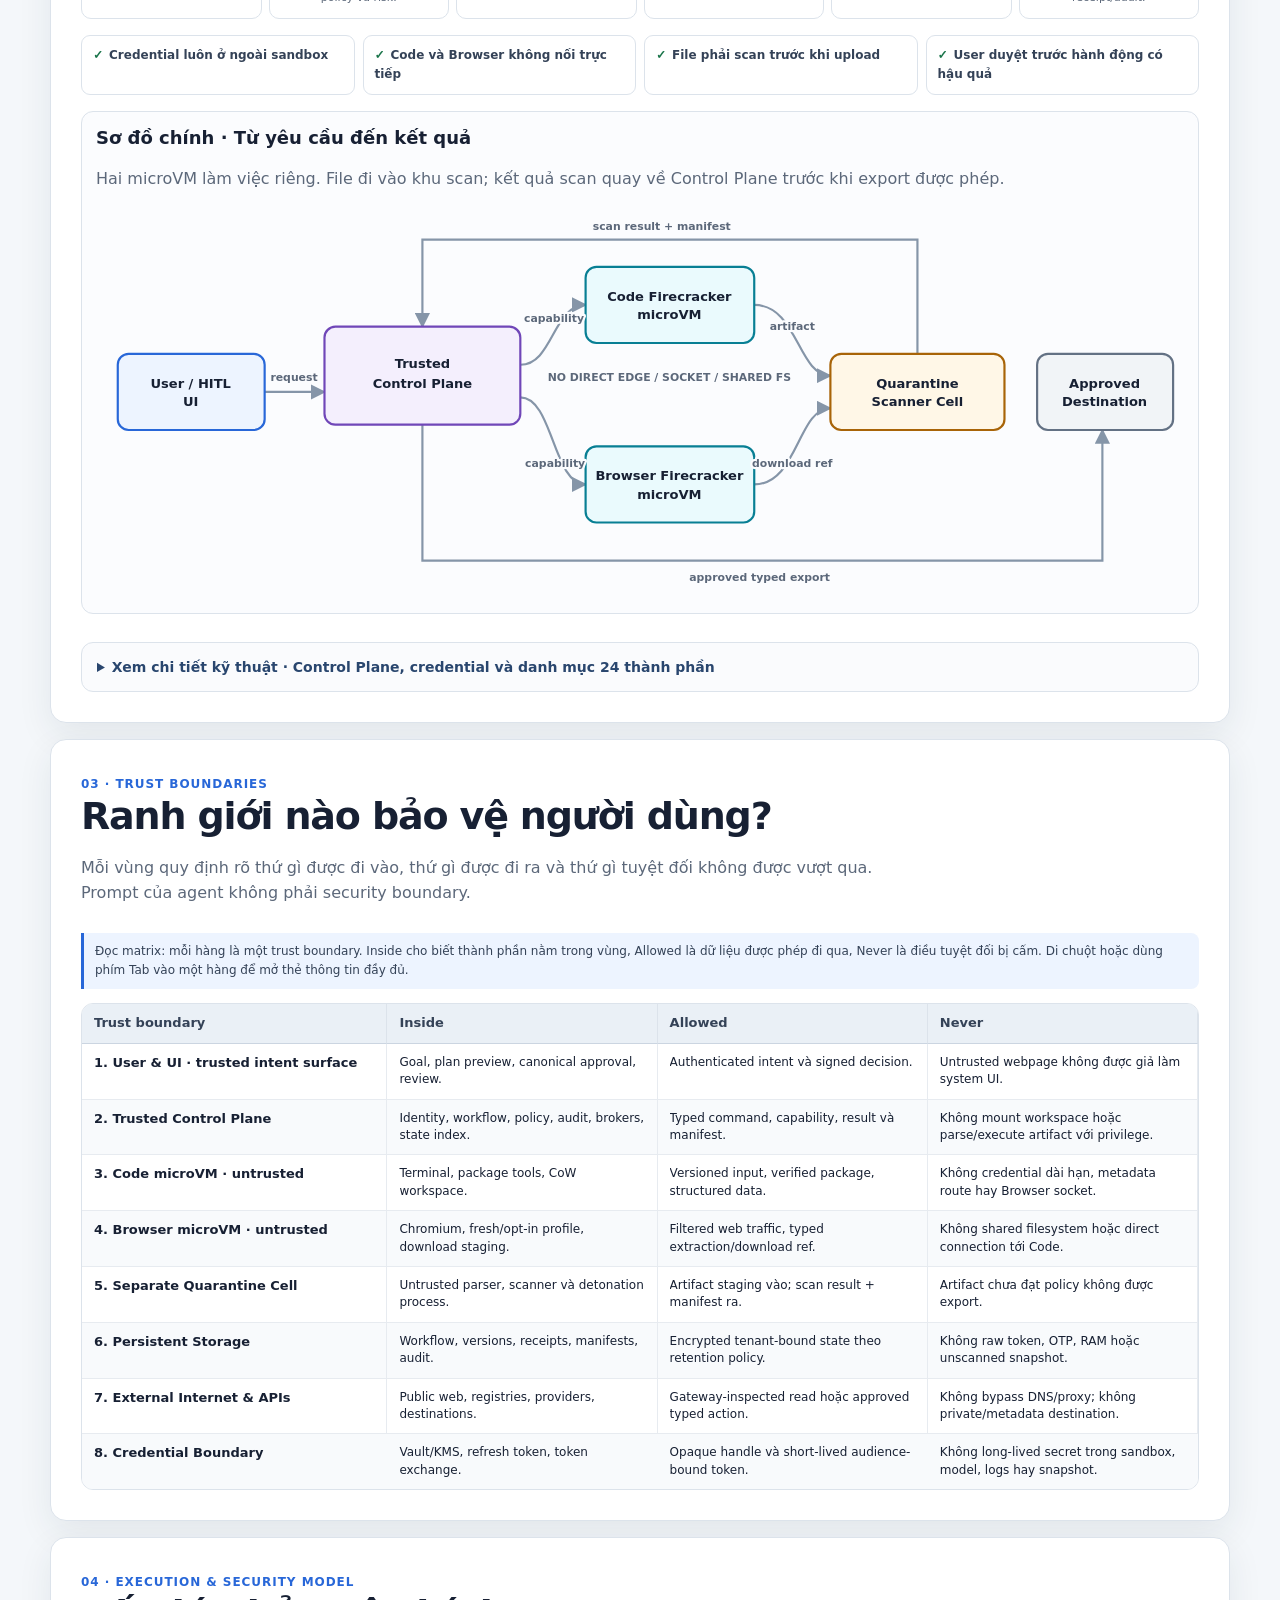
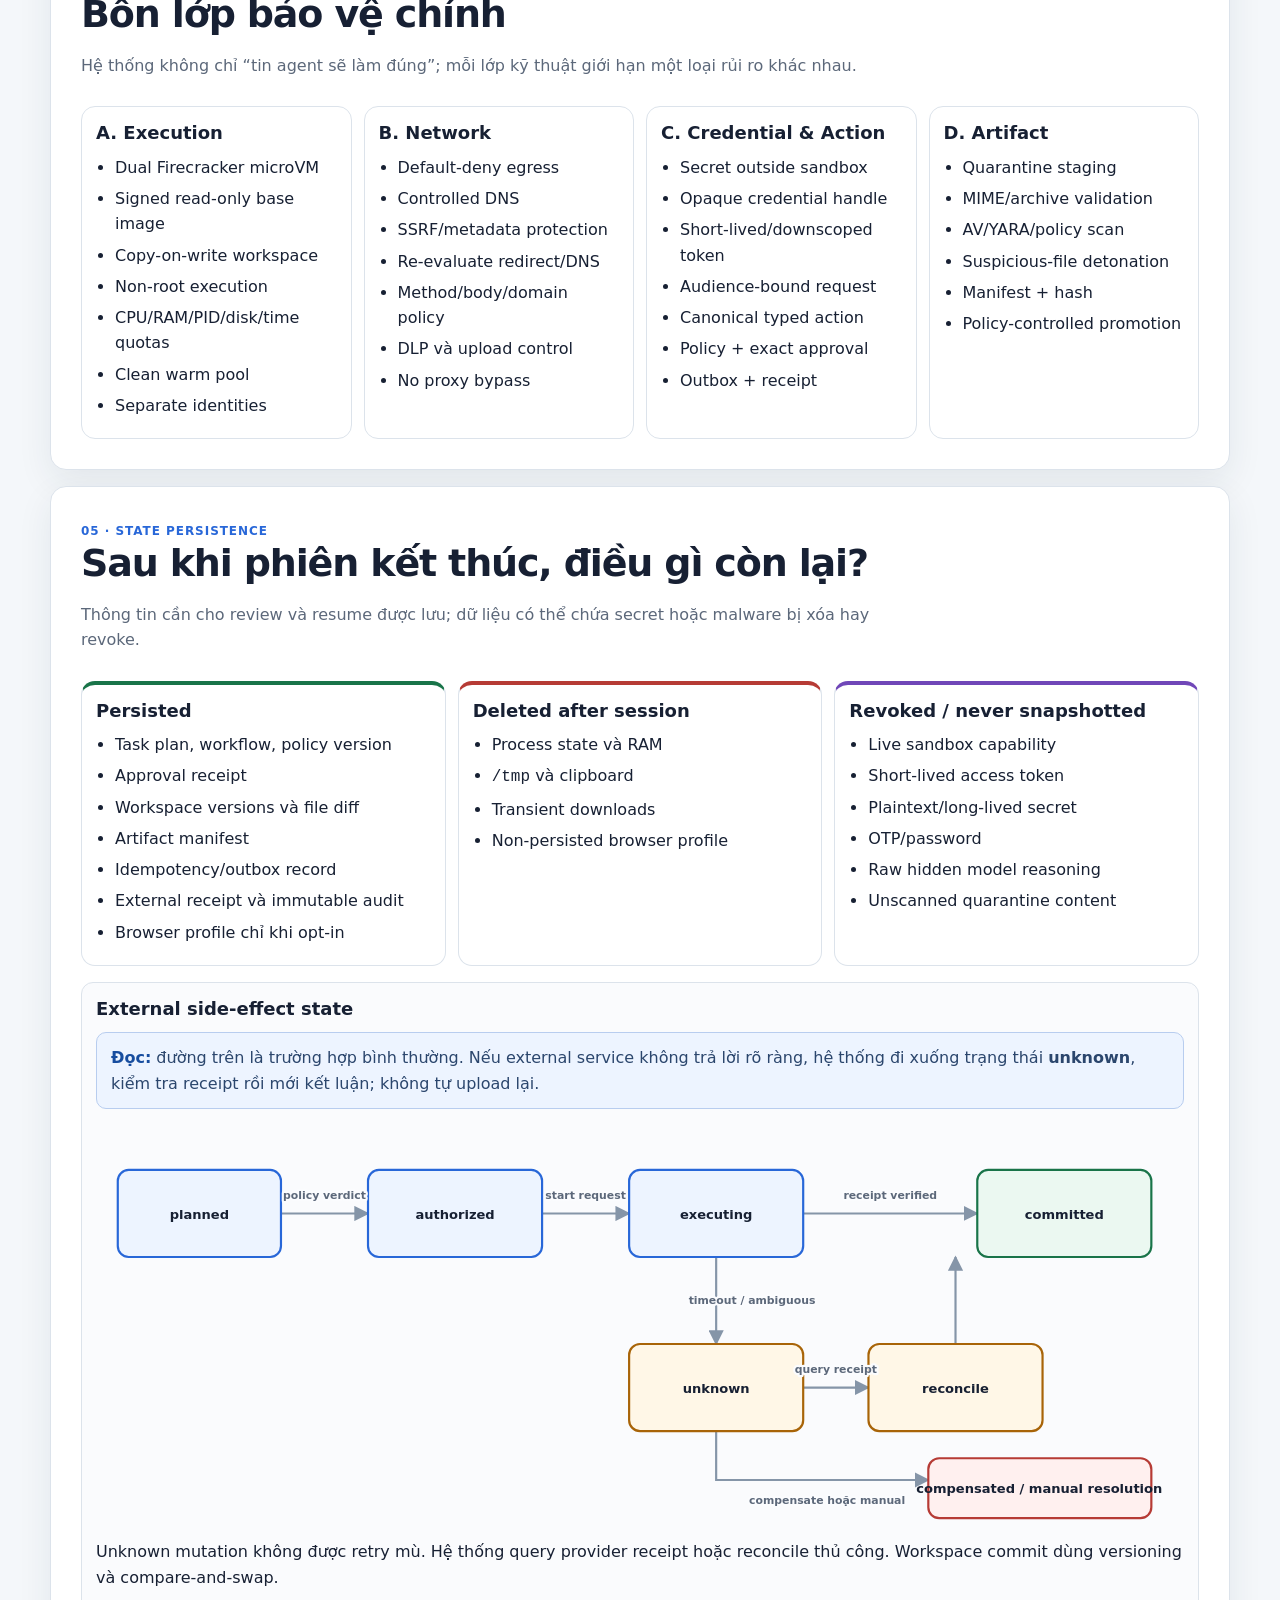
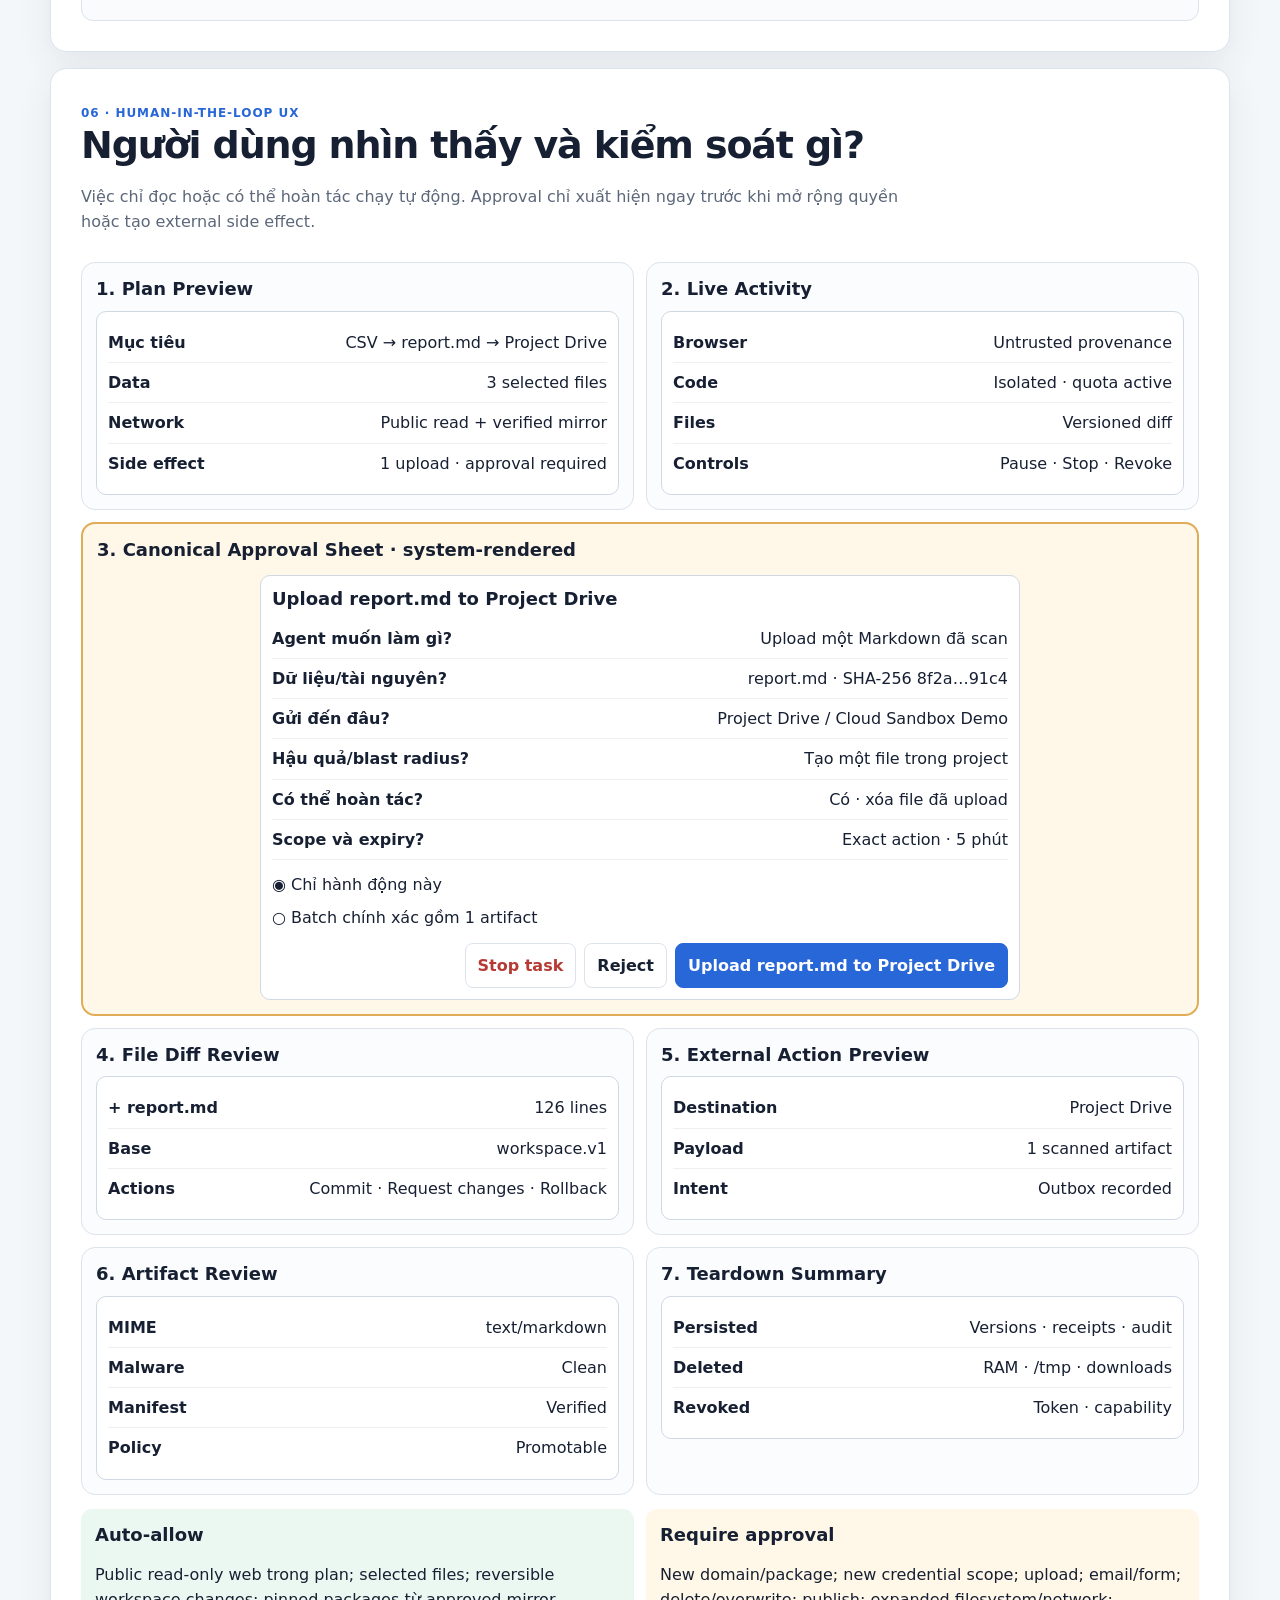
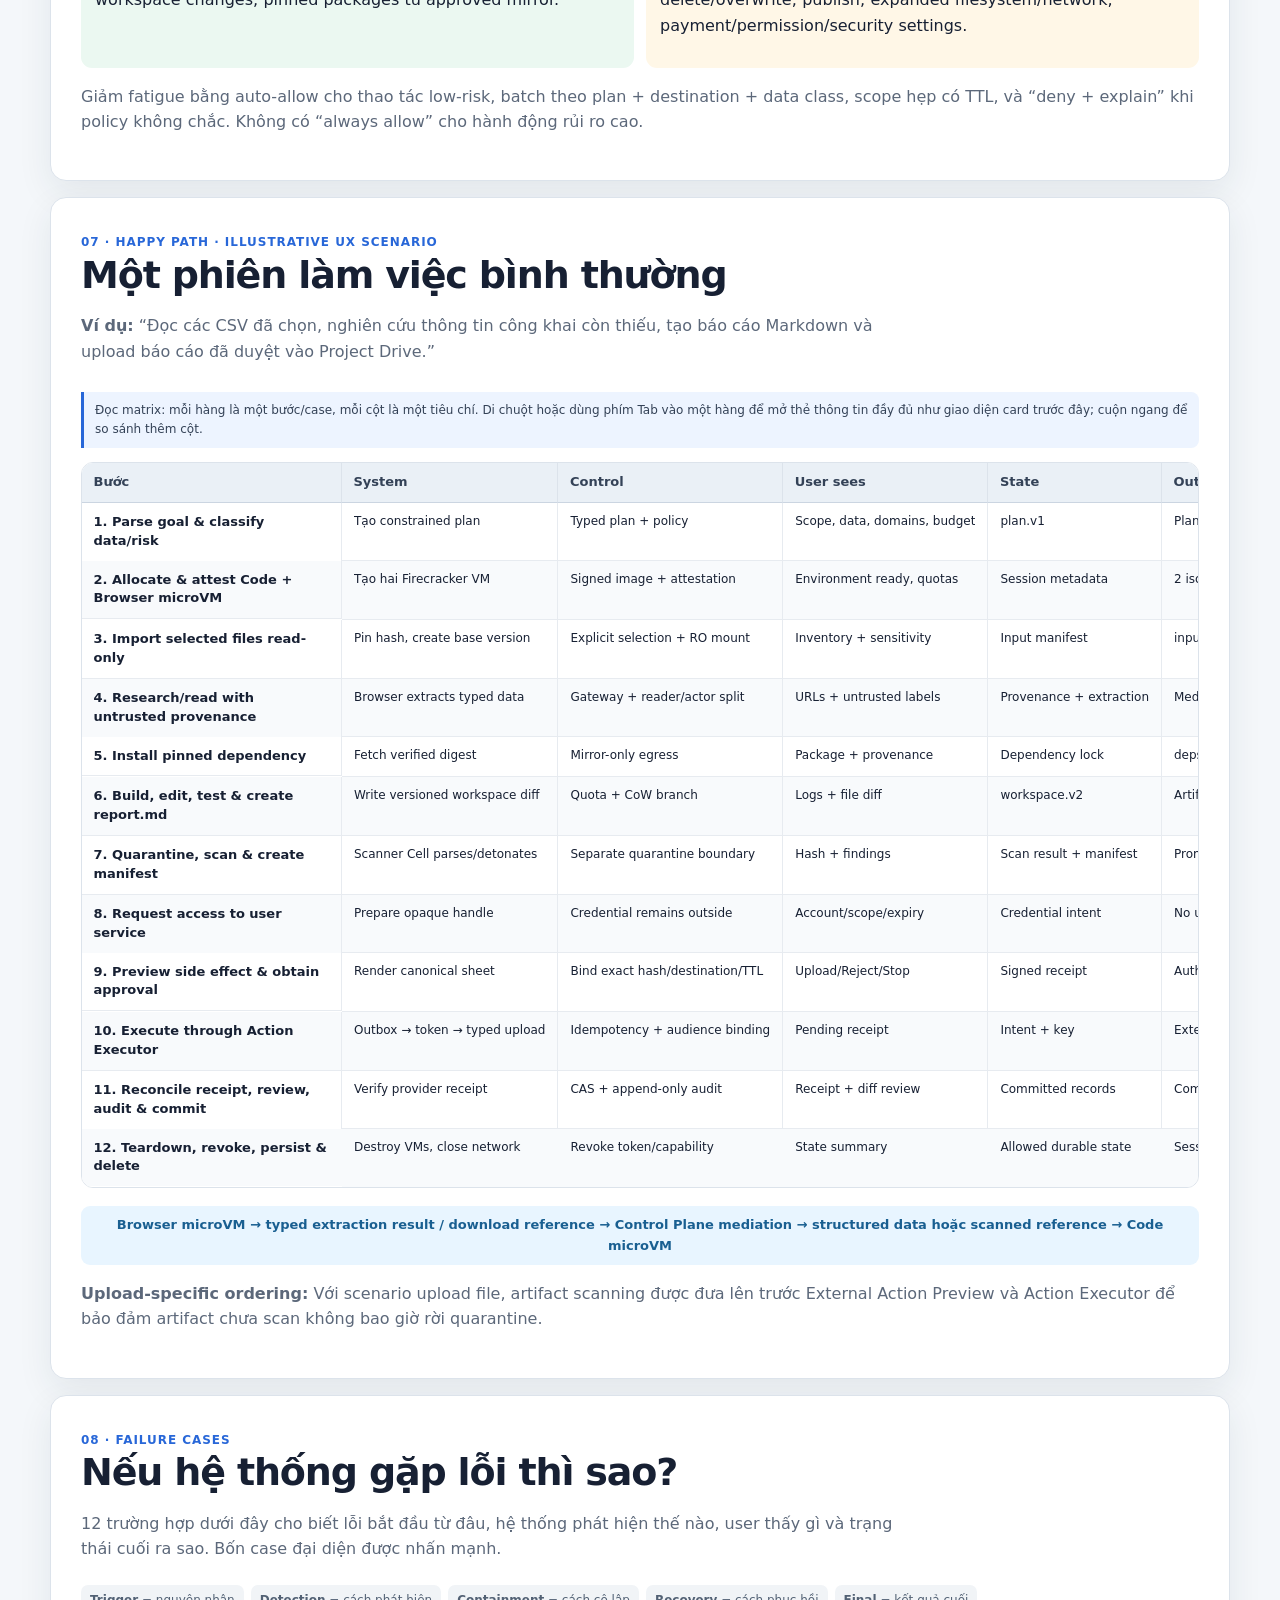
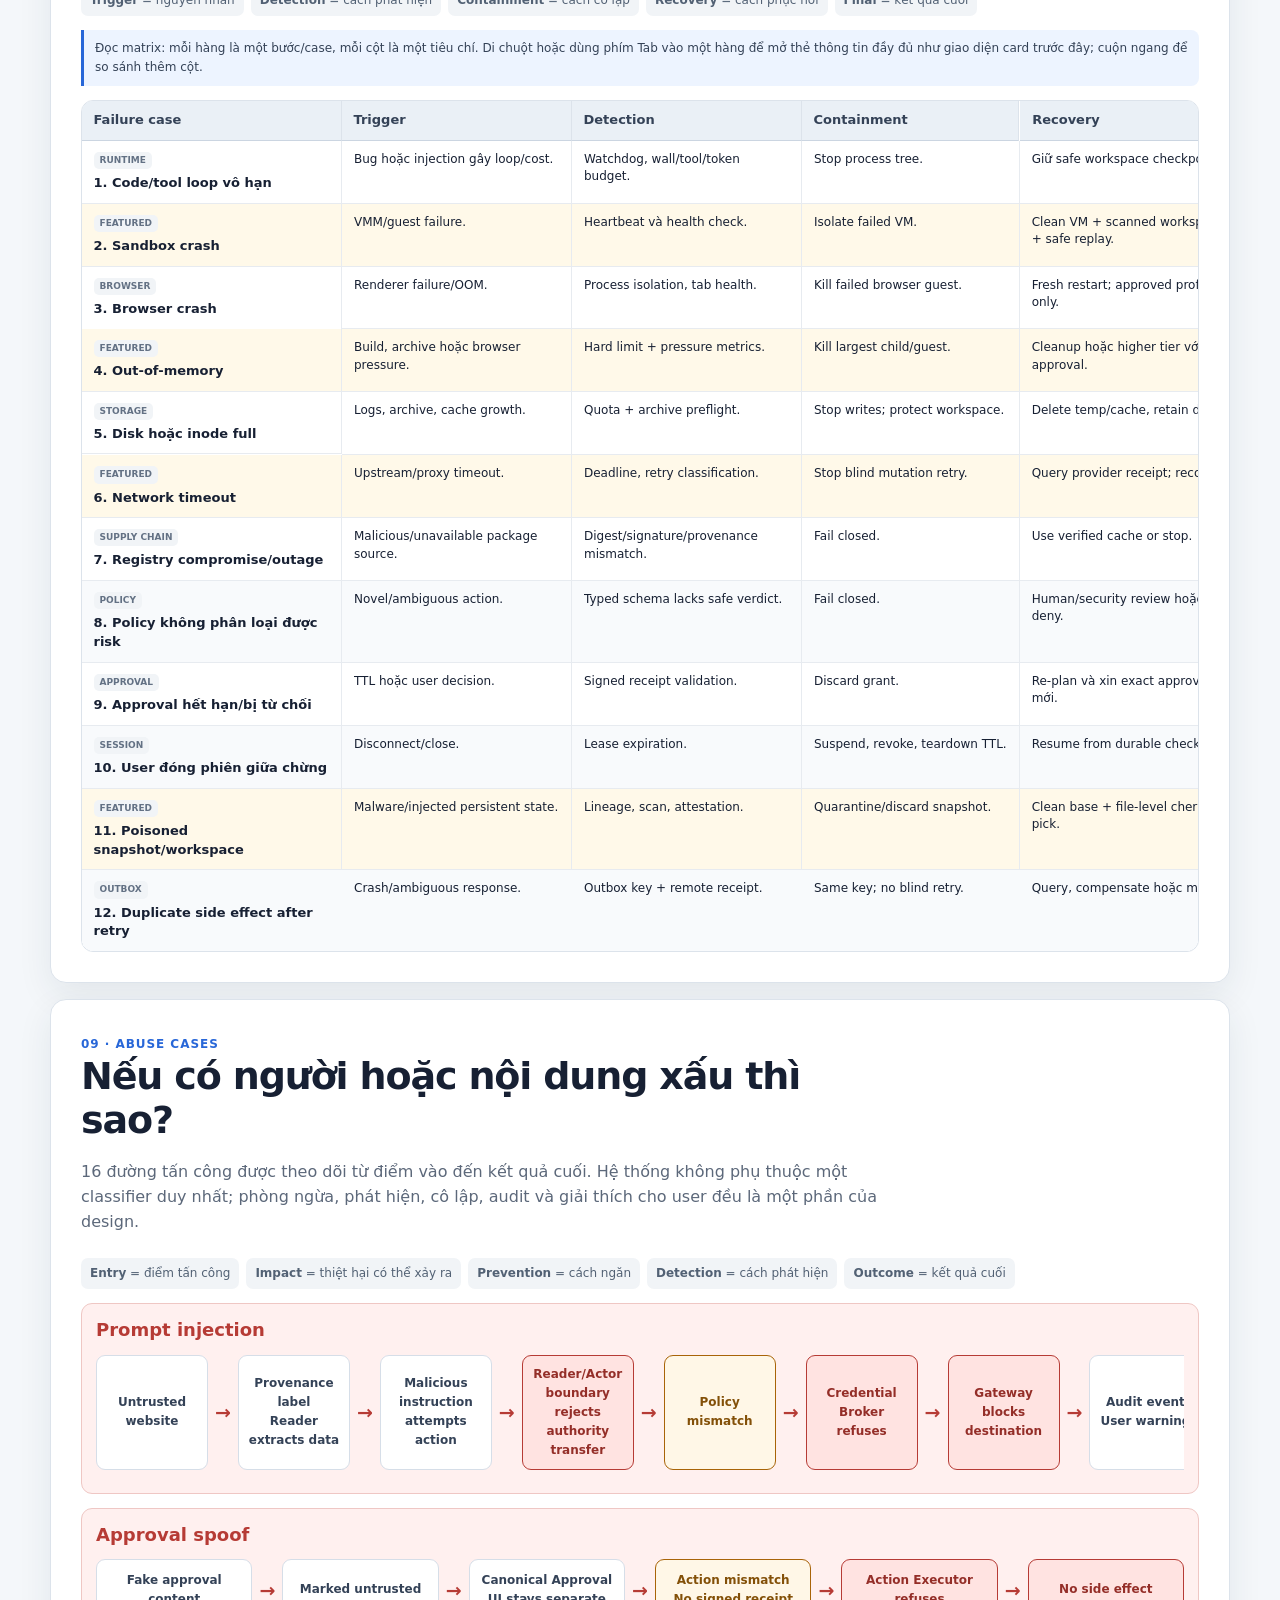
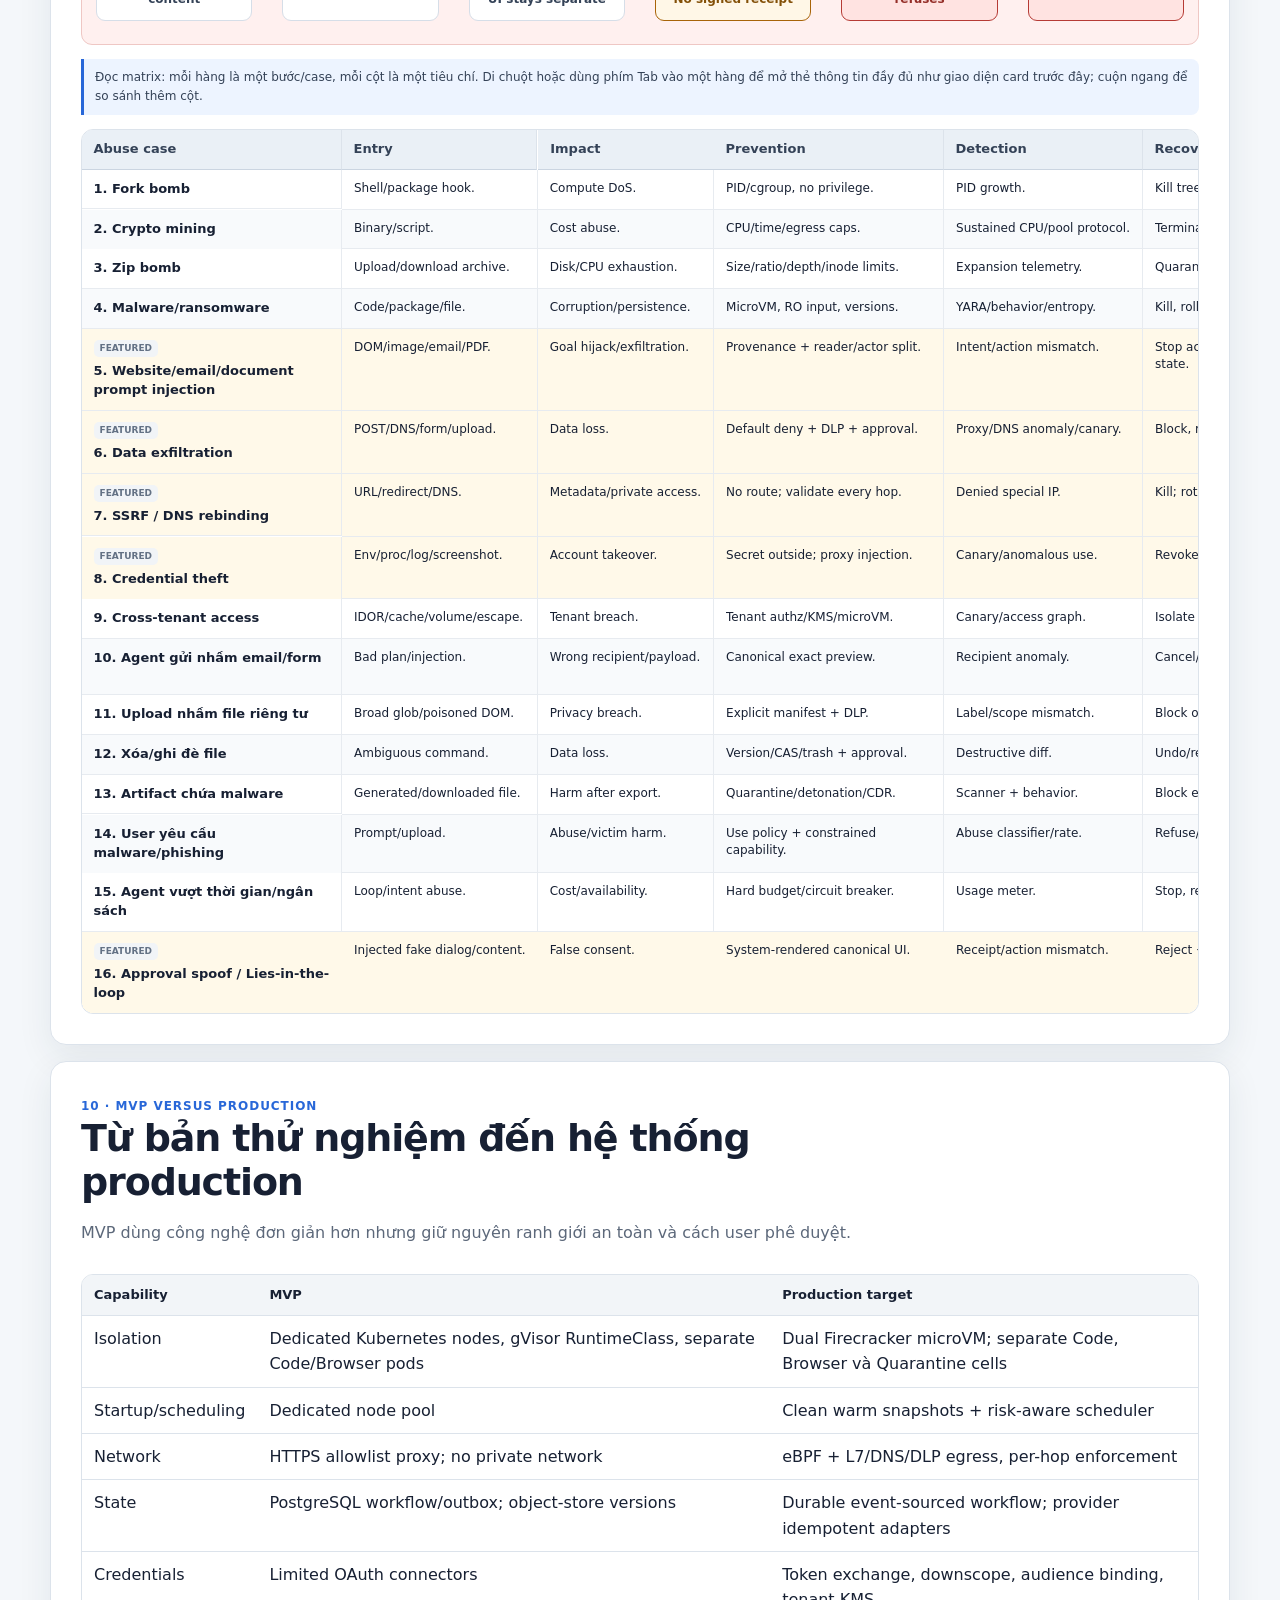
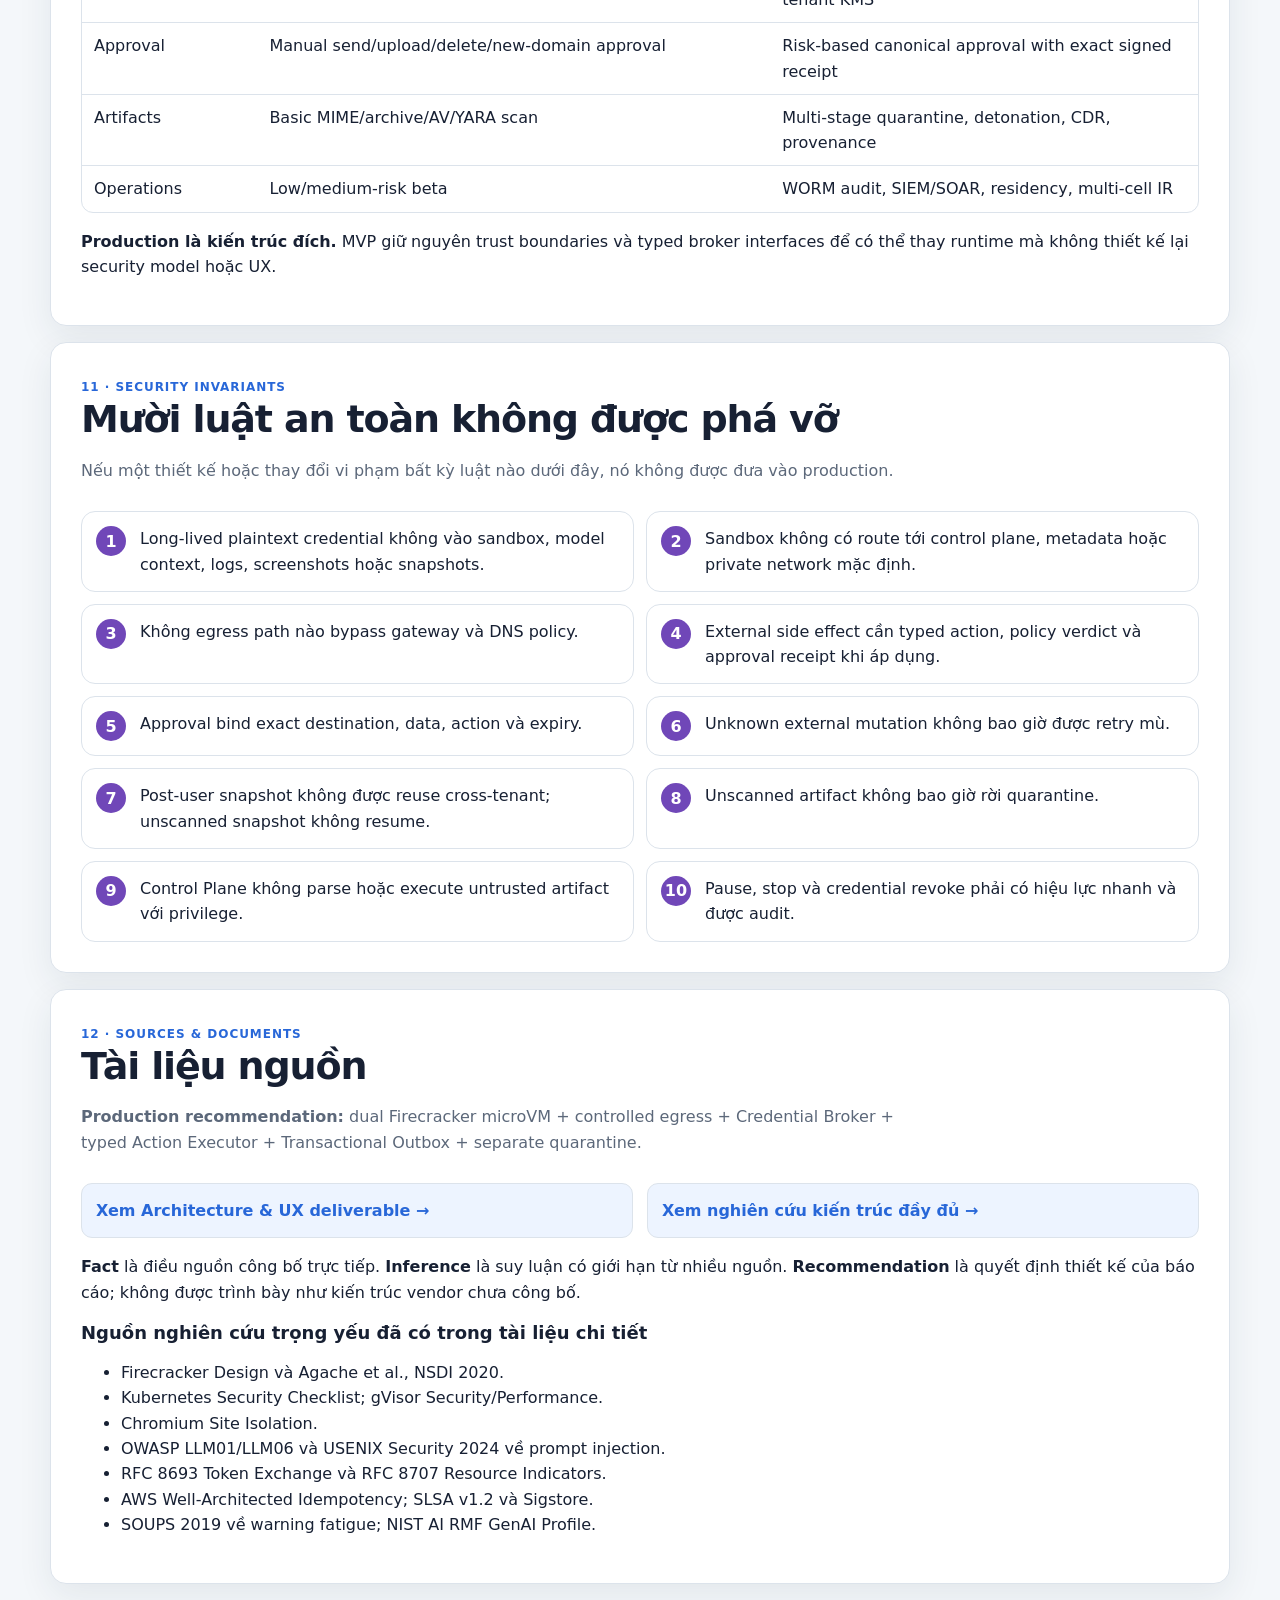
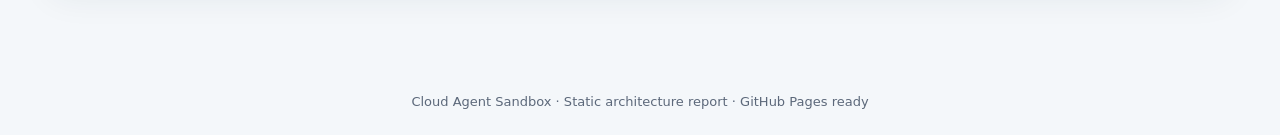
==== commit 6e838d73: "update" ====
--- a/index.html
+++ b/index.html
@@ -59,6 +59,17 @@
     .story-card strong{display:block;font-size:13px}.story-card small{display:block;margin-top:4px;color:var(--muted);font-size:11px}
     .remember{margin:12px 0;padding:12px 14px;border:1px solid #b8cdef;border-radius:10px;background:var(--blue-bg);color:#2b466d}
     .remember strong{color:#174d9f}
+    .architecture-one-line{margin:0 0 14px;padding:12px 14px;border-left:4px solid var(--blue);border-radius:0 9px 9px 0;background:var(--blue-bg);color:#29466e;font-size:15px;font-weight:750}
+    .architecture-rules{display:grid;grid-template-columns:repeat(4,1fr);gap:8px;margin:12px 0 16px}
+    .architecture-rule{padding:10px 11px;border:1px solid var(--line);border-radius:9px;background:#fff;color:#344257;font-size:12px;font-weight:750}
+    .architecture-rule::before{content:"✓";margin-right:6px;color:var(--green);font-weight:950}
+    .architecture-primary{border-color:#b7c9e3;background:#fff}
+    .arch-details{margin-top:14px;border:1px solid var(--line);border-radius:12px;background:#fafbfd}
+    .arch-details summary{padding:13px 15px;color:#29466e;font-size:14px;font-weight:850;cursor:pointer;list-style-position:inside}
+    .arch-details summary:hover{background:var(--blue-bg)}
+    .arch-details[open] summary{border-bottom:1px solid var(--line);background:var(--blue-bg)}
+    .arch-details-body{padding:14px}
+    .arch-details-intro{margin:0 0 10px;color:var(--muted);font-size:13px}
     .tech-label,.inventory-title{margin:20px 0 10px;padding-top:14px;border-top:1px solid var(--line)}
     .architecture{display:grid;gap:14px}
     .diagram-grid{display:grid;grid-template-columns:1fr;gap:12px;min-width:0}
@@ -82,6 +93,27 @@
     .arch-svg text,.state-svg text{fill:var(--ink);font:700 12px system-ui,-apple-system,"Segoe UI",sans-serif;text-anchor:middle}
     .arch-svg .edge-label,.state-svg .edge-label{fill:var(--muted);stroke:#fbfcfe;stroke-width:4px;stroke-linejoin:round;paint-order:stroke fill;font-size:10px;font-weight:650;pointer-events:none}
     .architecture-inventory{display:grid;gap:10px;padding-top:6px}
+    .trust-map{display:grid;gap:8px;padding-top:4px}
+    .trust-map .zone{margin:0}
+    .trust-control-groups{display:grid;grid-template-columns:repeat(4,1fr);gap:9px}
+    .trust-group{padding:9px;border:1px dashed #b9a4dd;border-radius:10px;background:rgba(255,255,255,.58)}
+    .trust-group-title{display:block;margin-bottom:7px;color:#5b3a91;font-size:10px;font-weight:900;letter-spacing:.05em;text-transform:uppercase}
+    .trust-group .nodes{grid-template-columns:1fr;gap:6px}
+    .trust-group .node{min-height:48px;padding:7px 8px;font-size:12px}
+    .trust-connector{display:grid;justify-items:center;gap:2px;min-height:34px;color:#526174;font-size:11px;font-weight:800;text-align:center}
+    .trust-connector::before{content:"";width:2px;height:15px;background:#8595a8}
+    .trust-connector::after{content:"▼";margin-top:-5px;color:#8595a8;font-size:11px;line-height:1}
+    .trust-execution{display:grid;grid-template-columns:minmax(0,1fr) minmax(230px,.75fr) minmax(0,1fr);gap:10px;align-items:stretch}
+    .trust-execution .zone{height:100%}
+    .trust-execution .nodes{grid-template-columns:1fr}
+    .mediation-bridge{display:grid;place-content:center;padding:12px;border:1px dashed var(--blue);border-radius:12px;background:var(--blue-bg);color:#245187;text-align:center}
+    .mediation-bridge strong{font-size:12px}
+    .mediation-bridge span{margin-top:5px;font-size:10px}
+    .mediation-bridge .blocked-link{color:var(--red);font-weight:850}
+    .trust-bottom{display:grid;grid-template-columns:.8fr 1.2fr;gap:10px}
+    .trust-bottom .nodes{grid-template-columns:repeat(2,minmax(0,1fr))}
+    .trust-bottom .external-zone .node:last-child{grid-column:1/-1}
+    .trust-map-note{padding:9px 11px;border-radius:9px;background:var(--green-bg);color:#216344;font-size:11px;font-weight:750;text-align:center}
     .zone{position:relative;padding:34px 12px 12px;border:2px solid var(--zone);border-radius:14px;background:var(--zone-bg)}
     .zone-title{position:absolute;top:10px;left:14px;color:var(--zone-text);font-size:12px;font-weight:850;letter-spacing:.06em;text-transform:uppercase}
     .nodes{display:grid;grid-template-columns:repeat(4,minmax(0,1fr));gap:8px}
@@ -205,7 +237,7 @@
     @media(max-width:900px){
       .topbar .wrap{width:100%;padding:0 14px}.toc{display:none}
       section,.hero{padding:24px}.principles,.four-grid,.assignment-map{grid-template-columns:repeat(2,1fr)}
-      .plain-story{grid-template-columns:repeat(3,1fr)}.story-card:nth-child(3)::after{display:none}
+      .plain-story{grid-template-columns:repeat(3,1fr)}.story-card:nth-child(3)::after{display:none}.architecture-rules{grid-template-columns:repeat(2,1fr)}.trust-control-groups{grid-template-columns:repeat(2,1fr)}
       .nodes{grid-template-columns:repeat(2,1fr)}.step-meta{grid-template-columns:repeat(2,1fr)}
     }
     @media(max-width:640px){
@@ -213,7 +245,7 @@
       .topbar .wrap{gap:8px}.brand{font-size:13px}.print{padding:8px 9px;font-size:0}.print::after{content:"PDF";font-size:11px}
       h1{font-size:clamp(36px,12vw,48px);overflow-wrap:anywhere}
       section,.hero{margin:10px auto;padding:18px;border-radius:14px}
-      .summary,.principles,.four-grid,.three-grid,.ux-grid,.case-grid,.boundary-grid,.policy-grid,.sources,.data-row,.invariant-grid,.assignment-map,.plain-story{grid-template-columns:1fr}
+      .summary,.principles,.four-grid,.three-grid,.ux-grid,.case-grid,.boundary-grid,.policy-grid,.sources,.data-row,.invariant-grid,.assignment-map,.plain-story,.architecture-rules,.trust-control-groups,.trust-execution,.trust-bottom{grid-template-columns:1fr}
       .story-card::after{display:none}
       .approval{grid-column:auto}.nodes{grid-template-columns:1fr}.step{grid-template-columns:40px 1fr}.step-no{width:36px;height:36px}
       .step-meta{grid-template-columns:1fr}.case dl{grid-template-columns:1fr}.buttons{justify-content:stretch}.btn{width:100%}
@@ -293,7 +325,8 @@
     </section>
 
     <section id="architecture">
-      <div class="section-head"><span class="eyebrow">02 · Static Architecture</span><h2>Hệ thống hoạt động như thế nào?</h2><p>Trước tiên hãy đọc luồng sáu bước. Ba sơ đồ phía sau giải thích chi tiết cùng một luồng; danh mục 24 thành phần nằm cuối phần để tra cứu.</p></div>
+      <div class="section-head"><span class="eyebrow">02 · Static Architecture</span><h2>Hệ thống hoạt động như thế nào?</h2></div>
+      <p class="architecture-one-line">Trọng tâm: agent chỉ làm việc trong sandbox; mọi file và hành động đi ra ngoài đều phải qua Control Plane, kiểm tra an toàn và quyết định của user.</p>
       <div class="plain-story">
         <div class="story-card"><b>1</b><strong>User giao việc</strong><small>Chọn file, mục tiêu và phạm vi.</small></div>
         <div class="story-card"><b>2</b><strong>Hệ thống lập kế hoạch</strong><small>Control Plane kiểm tra policy và risk.</small></div>
@@ -302,17 +335,19 @@
         <div class="story-card"><b>5</b><strong>User xem và duyệt</strong><small>Đích, file, hậu quả và scope đều rõ.</small></div>
         <div class="story-card"><b>6</b><strong>Hành động được thực hiện</strong><small>Executor upload và lưu receipt/audit.</small></div>
       </div>
-      <div class="remember"><strong>Chỉ cần nhớ:</strong> agent không trực tiếp cầm credential, Code không nối thẳng với Browser, file chưa scan không được upload, và user quyết định trước hành động có hậu quả.</div>
-      <div class="legend"><span><i class="blue"></i>System flow</span><span><i class="cyan"></i>Deterministic infrastructure</span><span><i class="violet"></i>Security control</span><span><i class="amber"></i>Approval/quarantine</span><span><i class="red"></i>Blocked</span><span><i class="green"></i>Verified</span><span><i class="gray"></i>External context</span></div>
+      <div class="architecture-rules" aria-label="Bốn quy tắc kiến trúc chính">
+        <div class="architecture-rule">Credential luôn ở ngoài sandbox</div>
+        <div class="architecture-rule">Code và Browser không nối trực tiếp</div>
+        <div class="architecture-rule">File phải scan trước khi upload</div>
+        <div class="architecture-rule">User duyệt trước hành động có hậu quả</div>
+      </div>
       <div class="architecture">
-        <h3 class="tech-label">Chi tiết kỹ thuật — đọc từng sơ đồ độc lập</h3>
-        <div class="diagram-grid">
-          <article class="diagram-card">
-            <h3>a) Một yêu cầu đi từ user đến kết quả như thế nào?</h3>
+          <article class="diagram-card architecture-primary">
+            <h3>Sơ đồ chính · Từ yêu cầu đến kết quả</h3>
             <p class="muted">Hai microVM làm việc riêng. File đi vào khu scan; kết quả scan quay về Control Plane trước khi export được phép.</p>
             <svg class="arch-svg overview-svg" viewBox="0 0 1000 360" role="img" aria-labelledby="overview-title overview-desc">
               <title id="overview-title">Sơ đồ tổng quan Cloud Agent Sandbox</title>
-              <desc id="overview-desc">User gọi Control Plane. Control Plane cấp Code và Browser microVM riêng. Hai microVM chỉ chuyển artifact vào Quarantine. Scan result quay lại Control Plane trước khi approved export.</desc>
+              <desc id="overview-desc">User gọi Control Plane. Control Plane cấp Code và Browser microVM riêng. Artifact đi vào Quarantine; Browser gửi typed extraction hoặc download reference qua Control Plane mediation. Scan result quay lại Control Plane trước khi approved export.</desc>
               <defs><marker id="arrow-overview" viewBox="0 0 10 10" refX="9" refY="5" markerWidth="7" markerHeight="7" orient="auto-start-reverse"><path d="M0 0L10 5L0 10Z" fill="#8595a8"/></marker></defs>
               <g>
                 <path class="edge" d="M155 170H210"/><path class="edge" d="M390 145C420 145 420 90 450 90"/><path class="edge" d="M390 175C420 175 420 255 450 255"/>
@@ -330,8 +365,14 @@
               <text class="edge-label" x="527" y="160">NO DIRECT EDGE / SOCKET / SHARED FS</text>
             </svg>
           </article>
+        <details class="arch-details">
+          <summary>Xem chi tiết kỹ thuật · Control Plane, credential và danh mục 24 thành phần</summary>
+          <div class="arch-details-body">
+            <p class="arch-details-intro">Phần này dành cho người cần kiểm tra implementation boundary và trách nhiệm của từng component.</p>
+            <div class="legend"><span><i class="blue"></i>System flow</span><span><i class="cyan"></i>Deterministic infrastructure</span><span><i class="violet"></i>Security control</span><span><i class="amber"></i>Approval/quarantine</span><span><i class="red"></i>Blocked</span><span><i class="green"></i>Verified</span><span><i class="gray"></i>External context</span></div>
+            <div class="diagram-grid">
           <article class="diagram-card">
-            <h3>b) Ai kiểm tra và cấp quyền cho hành động?</h3>
+            <h3>Ai kiểm tra và cấp quyền cho hành động?</h3>
             <p class="muted">Policy đánh giá risk, Approval ghi nhận quyết định, Broker cấp quyền ngắn hạn, Executor hành động và Outbox lưu dấu vết.</p>
             <svg class="arch-svg control-svg" viewBox="0 0 1000 260" role="img" aria-labelledby="control-title control-desc">
               <title id="control-title">Quan hệ gọi trong Trusted Control Plane</title>
@@ -351,7 +392,7 @@
             </svg>
           </article>
           <article class="diagram-card">
-            <h3>c) Credential đi đâu — và không đi đâu?</h3>
+            <h3>Credential đi đâu — và không đi đâu?</h3>
             <p class="muted">Secret thật ở Vault/KMS. Sandbox chỉ dùng opaque handle; token ngắn hạn chỉ được gắn vào exact request của Action Executor.</p>
             <svg class="arch-svg credential-svg" viewBox="0 0 1000 270" role="img" aria-labelledby="credential-title credential-desc">
               <title id="credential-title">Luồng credential ngắn hạn</title>
@@ -371,37 +412,102 @@
             </svg>
           </article>
         </div>
-        <h3 class="inventory-title">Danh mục 24 thành phần — dùng để tra cứu</h3>
-        <div class="architecture-inventory">
-        <div class="zone user-zone"><span class="zone-title">1 · User &amp; Human-in-the-loop</span><div class="nodes"><div class="node blue" data-arch-node>User / Human-in-the-loop UI<small>Goal · Preview · Approval · Review</small></div></div></div>
-        <div class="flow-note">User request → API/Auth → Task Planner → Durable Workflow → Policy Engine</div>
-        <div class="zone control-zone">
-          <span class="zone-title">2 · Trusted Control Plane</span>
-          <div class="nodes">
-            <div class="node violet" data-arch-node>API / Authentication</div><div class="node violet" data-arch-node>Task Planner</div>
-            <div class="node violet" data-arch-node>Durable Workflow</div><div class="node violet" data-arch-node>Policy Engine</div>
-            <div class="node amber" data-arch-node>Approval Service</div><div class="node violet" data-arch-node>Event / Audit Log</div>
-            <div class="node violet" data-arch-node>Scheduler / Attestation</div><div class="node violet" data-arch-node>Credential Broker<small>Giữ và cấp token ngắn hạn</small></div>
-            <div class="node violet" data-arch-node>Action Executor<small>Typed external side effect</small></div><div class="node cyan" data-arch-node>Idempotency Store / Transactional Outbox</div>
-            <div class="node cyan" data-arch-node>Workspace Version Service</div><div class="node violet" data-arch-node>Egress / DNS / SSRF / DLP Gateway</div>
-            <div class="node amber" data-arch-node>Artifact Policy / Quarantine Controller<small>Chỉ nhận result + manifest</small></div>
+        <h3 class="inventory-title">Trust Boundary Map · 24 thành phần</h3>
+        <p class="arch-details-intro">Đọc từ trên xuống dưới. Mỗi khung màu là một ranh giới tin cậy; các node bên trong dùng chung mức độ bảo vệ và quyền truy cập.</p>
+        <div class="architecture-inventory trust-map">
+          <div class="zone user-zone">
+            <span class="zone-title">1 · User &amp; Human-in-the-loop</span>
+            <div class="nodes"><div class="node blue" data-arch-node>User / Human-in-the-loop UI<small>Goal · Preview · Approval · Review</small></div></div>
           </div>
-          <div class="credential-zone">8 · Credential Boundary — raw credential không vào model, microVM, log, screenshot hoặc snapshot</div>
+
+          <div class="trust-connector">Authenticated request · exact user intent</div>
+
+          <div class="zone control-zone">
+            <span class="zone-title">2 · Trusted Control Plane</span>
+            <div class="trust-control-groups">
+              <div class="trust-group">
+                <span class="trust-group-title">Điều phối</span>
+                <div class="nodes">
+                  <div class="node violet" data-arch-node>API / Authentication</div>
+                  <div class="node violet" data-arch-node>Task Planner</div>
+                  <div class="node violet" data-arch-node>Durable Workflow</div>
+                  <div class="node violet" data-arch-node>Scheduler / Attestation</div>
+                </div>
+              </div>
+              <div class="trust-group">
+                <span class="trust-group-title">Policy &amp; quan sát</span>
+                <div class="nodes">
+                  <div class="node violet" data-arch-node>Policy Engine</div>
+                  <div class="node amber" data-arch-node>Approval Service</div>
+                  <div class="node violet" data-arch-node>Event / Audit Log</div>
+                  <div class="node violet" data-arch-node>Egress / DNS / SSRF / DLP Gateway</div>
+                </div>
+              </div>
+              <div class="trust-group">
+                <span class="trust-group-title">Quyền &amp; hành động</span>
+                <div class="nodes">
+                  <div class="node violet" data-arch-node>Credential Broker<small>Giữ và cấp token ngắn hạn</small></div>
+                  <div class="node violet" data-arch-node>Action Executor<small>Typed external side effect</small></div>
+                  <div class="node amber" data-arch-node>Artifact Policy / Quarantine Controller<small>Chỉ nhận result + manifest</small></div>
+                </div>
+              </div>
+              <div class="trust-group">
+                <span class="trust-group-title">State &amp; nhất quán</span>
+                <div class="nodes">
+                  <div class="node cyan" data-arch-node>Idempotency Store / Transactional Outbox</div>
+                  <div class="node cyan" data-arch-node>Workspace Version Service</div>
+                </div>
+              </div>
+            </div>
+            <div class="credential-zone">Credential boundary · raw credential không vào model, microVM, log, screenshot hoặc snapshot</div>
+          </div>
+
+          <div class="trust-connector">Attested short-lived capabilities · guest kernel và network identity riêng</div>
+
+          <div class="trust-execution">
+            <div class="zone code-zone">
+              <span class="zone-title">3 · Untrusted Code Boundary</span>
+              <div class="nodes"><div class="node cyan" data-arch-node>Code Firecracker microVM<small>Terminal · packages · CoW /work</small></div></div>
+            </div>
+            <div class="mediation-bridge" id="typed-mediation">
+              <strong>Typed Control Plane mediation</strong>
+              <span>Browser → extraction/download reference → Control Plane → structured data hoặc scanned reference → Code</span>
+              <span class="blocked-link">Không có direct edge, shared filesystem hoặc socket</span>
+            </div>
+            <div class="zone browser-zone">
+              <span class="zone-title">4 · Untrusted Browser Boundary</span>
+              <div class="nodes"><div class="node cyan" data-arch-node>Browser Firecracker microVM<small>Chromium · fresh profile · download ref</small></div></div>
+            </div>
+          </div>
+
+          <div class="trust-connector">Artifact / download reference → quarantine staging</div>
+
+          <div class="zone quarantine-zone" id="quarantine-boundary">
+            <span class="zone-title">5 · Separate Quarantine Boundary</span>
+            <div class="nodes"><div class="node amber" data-arch-node>Artifact Scanner / Detonation Cell<small>MIME · archive · AV/YARA · detonation</small></div></div>
+          </div>
+
+          <div class="trust-map-note">Scan result + manifest → Artifact Policy Controller → Approval → Action Executor → approved typed export</div>
+
+          <div class="trust-bottom">
+            <div class="zone persist-zone">
+              <span class="zone-title">6 · Persistent Storage</span>
+              <div class="nodes"><div class="node cyan" data-arch-node>Persistent State Store</div><div class="node cyan" data-arch-node>Clean Base Images</div></div>
+            </div>
+            <div class="zone external-zone">
+              <span class="zone-title">7 · External Internet &amp; APIs</span>
+              <div class="nodes">
+                <div class="node gray" data-arch-node>Selected User Files</div>
+                <div class="node green" data-arch-node>Package Registry / Verified Mirror</div>
+                <div class="node gray" data-arch-node>Public Internet</div>
+                <div class="node gray" data-arch-node>External APIs / User Accounts</div>
+                <div class="node green" data-arch-node>Approved Export Destination</div>
+              </div>
+            </div>
+          </div>
         </div>
-        <div class="flow-note">Scheduler / Attestation → hai capability ngắn hạn → hai guest kernel và network identity riêng</div>
-        <div class="data-row">
-          <div class="zone code-zone"><span class="zone-title">3 · Untrusted Code Boundary</span><div class="nodes"><div class="node cyan" data-arch-node>Code Firecracker microVM<small>Terminal · packages · CoW /work</small></div></div></div>
-          <div class="zone browser-zone"><span class="zone-title">4 · Untrusted Browser Boundary</span><div class="nodes"><div class="node cyan" data-arch-node>Browser Firecracker microVM<small>Chromium · fresh profile · download ref</small></div></div></div>
-        </div>
-        <div class="flow-note" id="typed-mediation">Browser microVM → typed extraction result / download reference → Control Plane mediation → structured data hoặc scanned reference → Code microVM</div>
-        <div class="flow-note warn">Không có Browser → Code direct edge, shared filesystem hoặc socket</div>
-        <div class="zone quarantine-zone" id="quarantine-boundary"><span class="zone-title">5 · Separate Quarantine Boundary</span><div class="nodes"><div class="node amber" data-arch-node>Artifact Scanner / Detonation Cell<small>MIME · archive · AV/YARA · detonation</small></div></div></div>
-        <div class="flow-note ok">Code/download ref → quarantine staging → Scanner Cell → scan result + manifest → Artifact Policy Controller → approval → Action Executor → approved export</div>
-        <div class="data-row">
-          <div class="zone persist-zone"><span class="zone-title">6 · Persistent Storage</span><div class="nodes"><div class="node cyan" data-arch-node>Persistent State Store</div><div class="node cyan" data-arch-node>Clean Base Images</div></div></div>
-          <div class="zone external-zone"><span class="zone-title">7 · External Internet &amp; APIs</span><div class="nodes"><div class="node gray" data-arch-node>Selected User Files</div><div class="node green" data-arch-node>Package Registry / Verified Mirror</div><div class="node gray" data-arch-node>Public Internet</div><div class="node gray" data-arch-node>External APIs / User Accounts</div><div class="node green" data-arch-node>Approved Export Destination</div></div></div>
-        </div>
-        </div>
+          </div>
+        </details>
       </div>
     </section>
 
@@ -663,7 +769,7 @@
         return clone.textContent.trim();
       };
 
-      const createMatrix = ({source, caption, headers, rows}) => {
+      const createMatrix = ({source, caption, headers, rows, hintText}) => {
         if (!source || !rows.length) return;
 
         const wrap = document.createElement("div");
@@ -732,7 +838,7 @@
 
         const hint = document.createElement("p");
         hint.className = "matrix-hint";
-        hint.textContent = "Đọc matrix: mỗi hàng là một bước/case, mỗi cột là một tiêu chí. Di chuột hoặc dùng phím Tab vào một hàng để mở thẻ thông tin đầy đủ như giao diện card trước đây; cuộn ngang để so sánh thêm cột.";
+        hint.textContent = hintText || "Đọc matrix: mỗi hàng là một bước/case, mỗi cột là một tiêu chí. Di chuột hoặc dùng phím Tab vào một hàng để mở thẻ thông tin đầy đủ như giao diện card trước đây; cuộn ngang để so sánh thêm cột.";
         source.before(hint, wrap);
         source.remove();
       };
@@ -763,6 +869,16 @@
         };
       });
 
+      const boundarySource = document.querySelector("#boundaries .boundary-grid");
+      const boundaryFields = ["Inside", "Allowed", "Never"];
+      createMatrix({
+        source: boundarySource,
+        caption: "Trust Boundaries matrix",
+        headers: ["Trust boundary", ...boundaryFields],
+        rows: caseRows("#boundaries .boundary", boundaryFields),
+        hintText: "Đọc matrix: mỗi hàng là một trust boundary. Inside cho biết thành phần nằm trong vùng, Allowed là dữ liệu được phép đi qua, Never là điều tuyệt đối bị cấm. Di chuột hoặc dùng phím Tab vào một hàng để mở thẻ thông tin đầy đủ."
+      });
+
       const failureSource = document.querySelector("#failures .case-grid");
       const failureFields = ["Trigger", "Detection", "Containment", "Recovery", "UX", "Owner", "Final"];
       createMatrix({
